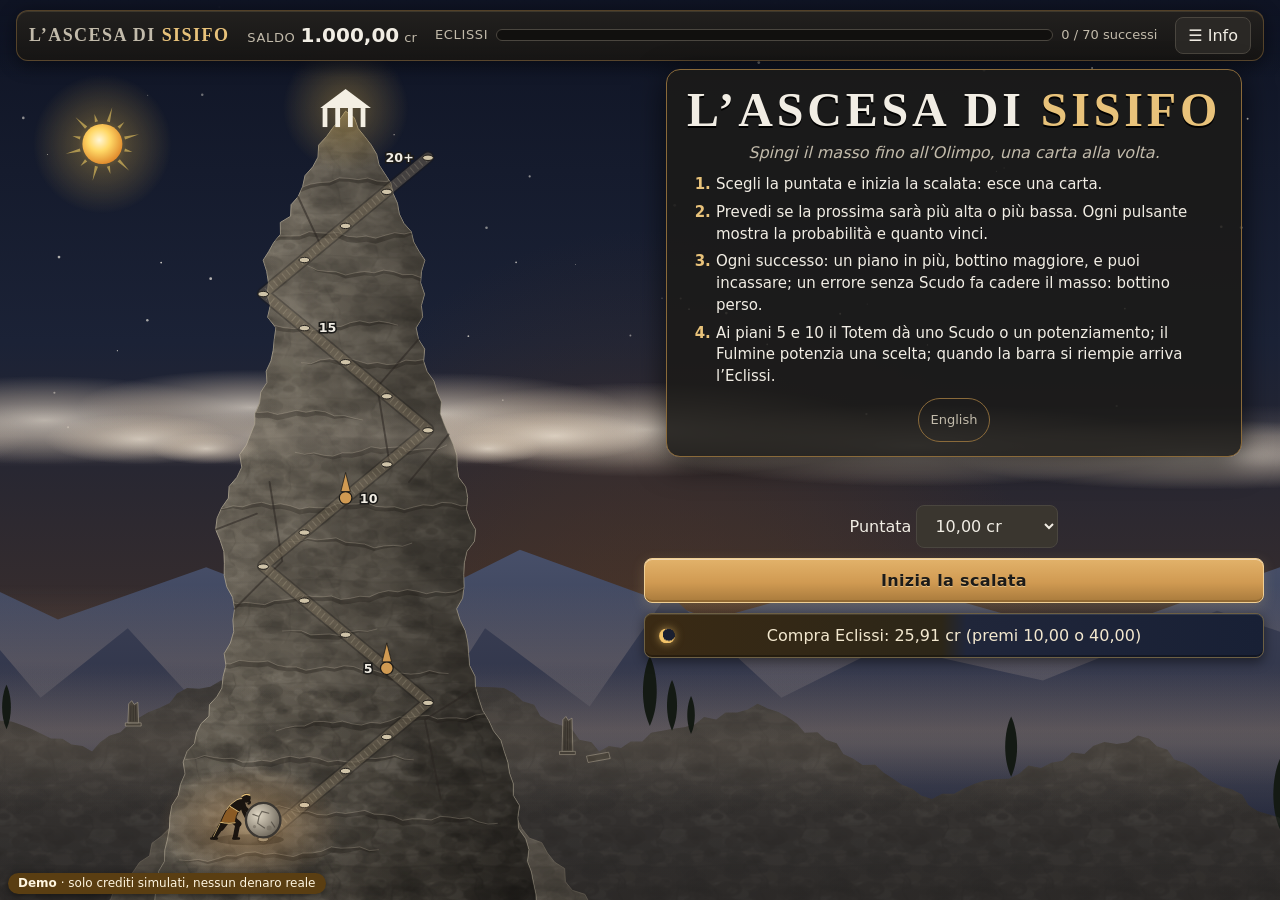
==== sisifo/index.html @ 44fd8ba8 "Sisifo: scheda nei lavori e demo a crediti simulati in /sisifo/ Terza scheda in «Lavori selezionati»" ====
<!doctype html>
<html lang="it">
<head>
  <meta charset="utf-8">
  <meta name="viewport" content="width=device-width, initial-scale=1">
  <!-- Nessuna origine esterna: la demo usa solo i propri file (server locale) o il file unico con motore in un worker da Blob. -->
  <meta http-equiv="Content-Security-Policy" content="default-src 'self'; script-src 'self' 'unsafe-inline' blob:; worker-src 'self' blob:; style-src 'self' 'unsafe-inline'; img-src 'self' data:; connect-src 'self'; object-src 'none'; base-uri 'none'; form-action 'none'">
  <title>L'Ascesa di Sisifo — demo</title>
  <meta name="description" content="Demo a crediti simulati de L’Ascesa di Sisifo: High-Low di carte con scalata, Totem, Fulmine ed Eclissi. Un progetto TRIA." />
  <link rel="icon" href="../favicon.svg" type="image/svg+xml" />
  <link rel="canonical" href="https://tria.playgroundai.space/sisifo/" />
  <meta property="og:type" content="website" />
  <meta property="og:site_name" content="TRIA" />
  <meta property="og:title" content="L’Ascesa di Sisifo — demo" />
  <meta property="og:description" content="High-Low di carte con scalata. Demo a crediti simulati, nessun denaro reale." />
  <meta property="og:url" content="https://tria.playgroundai.space/sisifo/" />
  <meta property="og:image" content="https://tria.playgroundai.space/assets/sisifo-og.jpg" />
  <meta name="twitter:card" content="summary_large_image" />
  <style>
/* Direzione artistica (spec §20) con soli CSS/SVG propri: pietra, marmo, bronzo; montagna e Olimpo con Sole e Luna.
   Contrasto AA, stato mai affidato al solo colore; animazioni brevi, non bloccanti, spente con riduzione movimento. */
:root {
  --bg: #1c1b19; --panel: #2a2825; --line: #4a463f; --text: #f1ede4; --muted: #c2bbab;
  --bronze: #d09a52; --accent: #e8c27a; --danger: #ef8a7a; --ok: #9fd39a; --focus: #ffd866;
  --banner-h: 33px; color-scheme: dark;
  /* Altezza dello schermo visibile (1/11 21): sui browser dei telefoni 100vh è l'altezza con la barra degli indirizzi
     nascosta, quindi con la barra visibile i comandi in basso (Incassa, nota «Demo») finivano sotto di essa.
     100dvh segue la barra; 100vh resta solo come ripiego per i browser che non conoscono dvh. */
  --vh: 100vh;
}
@supports (height: 100dvh) { :root { --vh: 100dvh; } }
* { box-sizing: border-box; }
/* Telefoni (1/11 21): Safari su iPhone ingrandisce il testo quando il telefono si gira in orizzontale (le misure dei
   telefoni in orizzontale sono tarate al pixel); il trascinamento verso il basso non deve ricaricare la pagina
   a metà scalata; niente riquadro blu di Android al tocco (il focus da tastiera resta visibile). */
html { -webkit-text-size-adjust: 100%; text-size-adjust: 100%; overscroll-behavior: none; }
button, select { -webkit-tap-highlight-color: transparent; }
body {
  margin: 0; color: var(--text); font: 16px/1.45 system-ui, sans-serif; min-height: var(--vh); overflow-x: hidden;
  /* Cielo del crepuscolo dietro la montagna (il palcoscenico è a tutto schermo). */
  background: var(--asset-sky, radial-gradient(ellipse at 50% 115%, #5a3b24 0%, transparent 55%),
    linear-gradient(180deg, #0f1424 0%, #1b2236 38%, #3a2e2c 72%, var(--bg) 100%)) fixed, var(--bg);
}
.sr-only { position: absolute; width: 1px; height: 1px; padding: 0; margin: -1px; overflow: hidden; clip: rect(0 0 0 0); white-space: nowrap; border: 0; }
.title { margin: 0; font: 600 18px/1.1 "Palatino Linotype", Palatino, "Book Antiqua", Georgia, serif; letter-spacing: .08em; text-transform: uppercase; color: var(--muted); }
.title span { color: var(--accent); }
/* Nota «demo, crediti simulati»: sempre visibile ma piccola, in un angolo. */
/* Avviso senza JavaScript (index.html, <noscript>): sopra la scena, al centro. */
.noscript { position: fixed; inset: 40% 16px auto; z-index: 20; max-width: 560px; margin: 0 auto; padding: 14px 18px; border-radius: 12px; background: #1d1a16; color: #fff6e0; border: 1px solid #b08a3e; font-size: 16px; line-height: 1.45; text-align: center; box-shadow: 0 6px 24px #000a; }
.noscript span { display: block; margin-top: 6px; }
.banner { position: fixed; left: 8px; bottom: 6px; z-index: 5; background: #5a3e12; color: #fff6e0; padding: 2px 10px; border-radius: 999px; font-size: 12px; box-shadow: 0 2px 8px #0008; }
/* Scena: SVG fisso a tutto schermo, dietro all'interfaccia. */
.scene { position: fixed; inset: 0; width: 100vw; height: var(--vh); z-index: 0; pointer-events: none; }
.stage {
  position: relative; z-index: 1; display: grid; grid-template-rows: auto 1fr; gap: 8px;
  padding: 10px 16px 30px; height: var(--vh); max-width: 1400px; margin: 0 auto;
}
.hud {
  display: flex; gap: 8px 18px; align-items: center; flex-wrap: wrap; padding: 6px 12px; border-radius: 12px;
  background: linear-gradient(180deg, #24211ef0, #171513f0); border: 1px solid #8a6a3a88; box-shadow: inset 0 1px 0 #f0cf9422, 0 4px 18px #0007;
  /* Niente backdrop-filter (1/11): sotto uno sfondo all'88% quasi non si vedeva (ora 94%), ma ricalcolava la sfocatura sopra la scena
     animata a ogni frame (1920×1080, schermata iniziale: 45 → 54 fps in scripts/perf-demo.mjs). */
}
.hud-balance .value { font-size: 20px; }
/* min-width 0: a 768 px (tablet in verticale) la scritta «0 / 70 successi» usciva dalla barra e finiva sotto «Info». */
.meter-wrap { display: flex; align-items: center; gap: 8px; flex: 1; min-width: 0; }
.meter { flex: 1; min-width: 40px; height: 12px; background: #11100e; border: 1px solid var(--line); border-radius: 6px; overflow: hidden; }
#meter-text { white-space: nowrap; }
/* (2/11 10) Tablet in verticale e finestre da 701 a ~900 px: accanto a titolo, saldo e «Info» la targa dell'Eclissi resta
   stretta e il conteggio, su una riga obbligata, finiva sotto «Info» (in inglese fino a 151 px a 701 px, 84 px a
   768×1024, 18 px a 834×1194; in italiano 34 px a 701 px). Fuori dai telefoni (che hanno le loro regole sotto) la targa
   è un contenitore: se è stretta il conteggio va sotto la barra, più piccolo e senza la scritta «Eclissi» (il nome
   accessibile della barra resta); se è strettissima resta solo «n / K» (la frase intera è in aria-valuetext).
   Sopra i ~900 px la targa è larga e nulla cambia. */
@media (min-width: 701px) and (min-height: 501px) {
  /* Un contenitore non può cambiare la propria direzione: la riga va a capo (largo, tutto sta su una riga e non cambia
     nulla) e da stretto barra e conteggio prendono ciascuno tutta la riga. */
  .meter-wrap { container: meter / inline-size; flex-wrap: wrap; align-content: center; }
  @container meter (max-width: 300px) {
    .meter-wrap > .label { display: none; }
    .meter { flex: 1 0 100%; min-width: 0; height: 10px; }
    #meter-text { flex: 1 0 100%; text-align: center; font-size: 12px; line-height: 1.15; margin-top: -5px; }
  }
  @container meter (max-width: 140px) { .meter-unit { display: none; } }
}
.meter.charged { border-color: var(--accent); box-shadow: 0 0 10px #e8c27a99; }
@media (prefers-reduced-motion: no-preference) { .meter.charged { animation: charged 1.2s ease-in-out infinite alternate; } }
@keyframes charged { from { box-shadow: 0 0 4px #e8c27a66; } to { box-shadow: 0 0 16px #ffd866cc; } }
#meter-fill { height: 100%; width: 0; background: repeating-linear-gradient(45deg, var(--bronze) 0 6px, var(--accent) 6px 12px); transition: width .3s; }
.label { color: var(--muted); font-size: 13px; text-transform: uppercase; letter-spacing: .05em; }
.value { font-size: 22px; font-weight: 700; font-variant-numeric: tabular-nums; }
.unit, .small { color: var(--muted); font-size: 13px; }
button.icon { padding: 6px 12px; background: #2a2825; }
/* La sezione della montagna copre il palcoscenico: la parte visibile è la scena SVG, qui resta la lista accessibile. */
.mountain { position: absolute; inset: 0; pointer-events: none; overflow: hidden; }
#peak .rock { stroke: #a39a88; stroke-width: .6; }
#peak .crest { fill: none; stroke: #2a2622; stroke-width: 1.2; opacity: .55; stroke-linecap: round; }
/* Sentiero consumato nella roccia (non un tratteggio da schema): solco scuro e fondo chiaro di pietra battuta. */
#peak .trail-bed { fill: none; stroke: #1f1c19; stroke-width: 8; stroke-linejoin: round; stroke-linecap: round; opacity: .34; }
#peak .trail { fill: none; stroke: #a8987a; stroke-width: 6; stroke-linejoin: round; stroke-linecap: round; opacity: .3; }
#peak .trail-steps { fill: none; stroke: #e8dcc0; stroke-width: 4.2; stroke-dasharray: .7 2.8; stroke-linejoin: round; opacity: .16; }
#peak .ledge { fill: #cfc3a8; stroke: #1f1c19; stroke-width: .6; transition: fill .4s; }
#peak .ledge.reached { fill: #f2c14e; filter: drop-shadow(0 0 1.5px #ffd866); }
#peak .ledge.totem { fill: var(--bronze); stroke: #1c1b19; stroke-width: .8; }
#peak .obelisk { fill: var(--bronze); stroke: #1c1b19; stroke-width: .5; }
#peak .lvl { fill: #f1ede4; font: 700 8px system-ui, sans-serif; paint-order: stroke; stroke: #1c1b19; stroke-width: 2px; }
#peak .lvl { transition: opacity .3s; }
#peak .lvl.here { opacity: 0; }
#peak .temple { fill: #f4efe3; }
#peak .cypress { fill: #141a14; }
#peak .ruin { fill: #4a443b; stroke: #a39a88; stroke-width: .4; stroke-linejoin: round; }
#peak .ruin .flute { fill: none; stroke: #2a2622; stroke-width: .35; }
#peak .shoulder { stroke: #6d665a; stroke-width: .5; }
#peak .haze, #peak .mist { pointer-events: none; }
#peak .star { fill: #f4efe3; }
#peak .ground-shadow { fill: #000; opacity: .35; }
@media (prefers-reduced-motion: no-preference) {
  #peak .star { animation: star-twinkle 6s ease-in-out infinite alternate; }
  #peak .olympus-halo { animation: halo-breathe 5s ease-in-out infinite alternate; transform-box: fill-box; transform-origin: center; }
}
/* Scintillio delle stelle della scena (1/11 04). Prima si chiamava «twinkle» come quello del cielo dell'Eclissi, più
   in basso nel file: vinceva l'ultimo, e le stelle scintillavano tutte fra .55 e 1 perdendo la luminosità casuale di
   ciascuna. Ora la luminosità di ogni stella è fill-opacity (app.js) e lo scintillio è opacità, composta a parte. */
@keyframes star-twinkle { 0%, 60% { opacity: 1; } 80% { opacity: .25; } 100% { opacity: .9; } }
@keyframes halo-breathe { from { transform: scale(.9); opacity: .8; } to { transform: scale(1.1); opacity: 1; } }
@media (prefers-reduced-motion: no-preference) {
  #peak .sun-halo { animation: halo-breathe 4s ease-in-out infinite alternate; transform-box: fill-box; transform-origin: center; }
}
#peak .moon-shadow { fill: #1b2236; }
#peak .sun-rays { fill: #ffd866; opacity: .55; }
#peak .hero-limb { fill: none; stroke: #1a140f; stroke-linecap: round; stroke-linejoin: round; }
#peak .hero-skin { fill: #1a140f; }
#peak .hero-cloth { fill: #8a5a24; stroke: #1a140f; stroke-width: .4; stroke-linejoin: round; }
#peak .hero-gold { fill: none; stroke: #e8c27a; stroke-width: .45; stroke-linecap: round; }
#peak .hero-diadem { stroke-width: .55; }
#peak .hero-rim { fill: none; stroke: #f2d08a; stroke-width: .4; stroke-linecap: round; opacity: .7; }
@media (prefers-reduced-motion: no-preference) {
  #peak .hero-body { animation: strain 1.6s ease-in-out infinite alternate; }
  #peak .hero-light { animation: hero-glow 3.2s ease-in-out infinite alternate; }
}
#peak .hero-light { pointer-events: none; }
#peak #boulder.falling .hero-light { opacity: .35; }
@keyframes hero-glow { from { opacity: .8; } to { opacity: 1; } }
@keyframes strain { from { transform: translate(0, 0); } to { transform: translate(.35px, -.2px); } }
#world, #far { transition: transform .7s cubic-bezier(.3,.7,.3,1); }
#world.instant, #far.instant { transition: none; }
#boulder { transition: transform .45s cubic-bezier(.3,.7,.4,1); }
#boulder.falling { transition: transform 1s cubic-bezier(.55,0,1,.45); }
#boulder .rock-ball { stroke: #3b3732; stroke-width: 1; }
#boulder .rock-marks { transform-box: view-box; transform-origin: 0 -8px; transition: transform .45s cubic-bezier(.3,.7,.4,1); }
#boulder.falling .rock-marks { transition: transform 1s cubic-bezier(.55,0,1,.45); }
#boulder .rock-crack { fill: none; stroke: #4a443b; stroke-width: .5; stroke-linecap: round; stroke-linejoin: round; opacity: .75; }
#boulder .rock-pit { fill: #6d665a; opacity: .55; }
/* Tavolo: colonna a destra della montagna su desktop; piano e bottino come HUD sopra la carta, comandi in basso. */
.table {
  display: flex; flex-direction: column; align-items: center; gap: 10px; min-height: 0;
  /* Il bordo destro è quello della barra del saldo (2/11): `.stage` è già larga al massimo 1400 px e centrata, e un
     margine destro di (100vw − 1400 px)/2 la spostava due volte, verso il centro dello schermo e sulla montagna
     (68 px a 1536×864, 260 a 1920×1080, 580 a 2560×1440). */
  width: min(620px, 52vw); margin-left: auto; margin-right: 0;
}
.card-slot { perspective: 600px; flex: 1 1 auto; display: grid; place-items: center; min-height: 0; }
.card {
  width: clamp(96px, 22vh, 170px); aspect-ratio: 5 / 7; border-radius: 12px; color: #1c1b19; display: grid; place-items: center;
  font: 800 clamp(48px, 11vh, 86px)/1 "Palatino Linotype", Palatino, Georgia, serif; border: 3px solid var(--bronze);
  /* marmo: venature con gradienti sovrapposti */
  position: relative; padding: 9% 8%; box-sizing: border-box;
  /* marmo: venature con gradienti sovrapposti; fregio greco (meandro) in bronzo sopra e sotto, dentro il bordo */
  background: var(--asset-card-face, var(--meander) top / 12px 8px repeat-x content-box, var(--meander) bottom / 12px 8px repeat-x content-box,
    var(--laurel) center / 86% no-repeat, var(--card-body));
  --card-body: linear-gradient(115deg, transparent 40%, #b9b2a314 42%, transparent 46%),
    linear-gradient(60deg, transparent 62%, #a39b8a1a 64%, transparent 67%), linear-gradient(160deg, #fbf8f1, #e6dfcf);
  /* corona d'alloro in filigrana dietro al valore (disegnata in codice, sparisce con l'asset card-face) */
  --laurel: url("data:image/svg+xml,<svg xmlns='http://www.w3.org/2000/svg' viewBox='0 0 100 100'><g opacity='.32' fill='%23b8955a' stroke='%23b8955a'><ellipse cx='31.5' cy='86.8' rx='5.2' ry='2' transform='rotate%28173 31.5 86.8%29'/><ellipse cx='34.7' cy='80.8' rx='5.2' ry='2' transform='rotate%28243 34.7 80.8%29'/><ellipse cx='24.2' cy='81.7' rx='5.2' ry='2' transform='rotate%28186 24.2 81.7%29'/><ellipse cx='28.6' cy='76.6' rx='5.2' ry='2' transform='rotate%28256 28.6 76.6%29'/><ellipse cx='18.1' cy='75.2' rx='5.2' ry='2' transform='rotate%28199 18.1 75.2%29'/><ellipse cx='23.6' cy='71.2' rx='5.2' ry='2' transform='rotate%28269 23.6 71.2%29'/><ellipse cx='13.7' cy='67.4' rx='5.2' ry='2' transform='rotate%28212 13.7 67.4%29'/><ellipse cx='20.0' cy='64.7' rx='5.2' ry='2' transform='rotate%28282 20.0 64.7%29'/><ellipse cx='11.2' cy='58.8' rx='5.2' ry='2' transform='rotate%28225 11.2 58.8%29'/><ellipse cx='17.9' cy='57.7' rx='5.2' ry='2' transform='rotate%28295 17.9 57.7%29'/><ellipse cx='10.7' cy='49.9' rx='5.2' ry='2' transform='rotate%28238 10.7 49.9%29'/><ellipse cx='17.4' cy='50.3' rx='5.2' ry='2' transform='rotate%28308 17.4 50.3%29'/><ellipse cx='12.1' cy='41.1' rx='5.2' ry='2' transform='rotate%28251 12.1 41.1%29'/><ellipse cx='18.7' cy='43.0' rx='5.2' ry='2' transform='rotate%28321 18.7 43.0%29'/><ellipse cx='15.5' cy='32.9' rx='5.2' ry='2' transform='rotate%28264 15.5 32.9%29'/><ellipse cx='21.5' cy='36.2' rx='5.2' ry='2' transform='rotate%28334 21.5 36.2%29'/><ellipse cx='20.7' cy='25.6' rx='5.2' ry='2' transform='rotate%28277 20.7 25.6%29'/><ellipse cx='25.8' cy='30.2' rx='5.2' ry='2' transform='rotate%28347 25.8 30.2%29'/><ellipse cx='27.4' cy='19.7' rx='5.2' ry='2' transform='rotate%28290 27.4 19.7%29'/><ellipse cx='31.3' cy='25.3' rx='5.2' ry='2' transform='rotate%28360 31.3 25.3%29'/><ellipse cx='35.2' cy='15.5' rx='5.2' ry='2' transform='rotate%28303 35.2 15.5%29'/><ellipse cx='37.8' cy='21.8' rx='5.2' ry='2' transform='rotate%28373 37.8 21.8%29'/><path fill='none' stroke-width='1' d='M36.5,85.4 L34.2,84.4 L32.0,83.2 L29.9,81.8 L27.8,80.4 L25.9,78.8 L24.1,77.0 L22.4,75.1 L20.9,73.2 L19.5,71.1 L18.2,68.9 L17.1,66.6 L16.2,64.3 L15.4,61.9 L14.8,59.5 L14.4,57.0 L14.1,54.5 L14.0,52.0 L14.1,49.5 L14.4,47.0 L14.8,44.5 L15.4,42.1 L16.2,39.7 L17.1,37.4 L18.2,35.1 L19.5,32.9 L20.9,30.8 L22.4,28.9 L24.1,27.0 L25.9,25.2 L27.8,23.6 L29.9,22.2 L32.0,20.8 L34.2,19.6 L36.5,18.6'/><ellipse cx='68.5' cy='86.8' rx='5.2' ry='2' transform='rotate%287 68.5 86.8%29'/><ellipse cx='65.3' cy='80.8' rx='5.2' ry='2' transform='rotate%28-63 65.3 80.8%29'/><ellipse cx='75.8' cy='81.7' rx='5.2' ry='2' transform='rotate%28-6 75.8 81.7%29'/><ellipse cx='71.4' cy='76.6' rx='5.2' ry='2' transform='rotate%28-76 71.4 76.6%29'/><ellipse cx='81.9' cy='75.2' rx='5.2' ry='2' transform='rotate%28-19 81.9 75.2%29'/><ellipse cx='76.4' cy='71.2' rx='5.2' ry='2' transform='rotate%28-89 76.4 71.2%29'/><ellipse cx='86.3' cy='67.4' rx='5.2' ry='2' transform='rotate%28-32 86.3 67.4%29'/><ellipse cx='80.0' cy='64.7' rx='5.2' ry='2' transform='rotate%28-102 80.0 64.7%29'/><ellipse cx='88.8' cy='58.8' rx='5.2' ry='2' transform='rotate%28-45 88.8 58.8%29'/><ellipse cx='82.1' cy='57.7' rx='5.2' ry='2' transform='rotate%28-115 82.1 57.7%29'/><ellipse cx='89.3' cy='49.9' rx='5.2' ry='2' transform='rotate%28-58 89.3 49.9%29'/><ellipse cx='82.6' cy='50.3' rx='5.2' ry='2' transform='rotate%28-128 82.6 50.3%29'/><ellipse cx='87.9' cy='41.1' rx='5.2' ry='2' transform='rotate%28-71 87.9 41.1%29'/><ellipse cx='81.3' cy='43.0' rx='5.2' ry='2' transform='rotate%28-141 81.3 43.0%29'/><ellipse cx='84.5' cy='32.9' rx='5.2' ry='2' transform='rotate%28-84 84.5 32.9%29'/><ellipse cx='78.5' cy='36.2' rx='5.2' ry='2' transform='rotate%28-154 78.5 36.2%29'/><ellipse cx='79.3' cy='25.6' rx='5.2' ry='2' transform='rotate%28-97 79.3 25.6%29'/><ellipse cx='74.2' cy='30.2' rx='5.2' ry='2' transform='rotate%28-167 74.2 30.2%29'/><ellipse cx='72.6' cy='19.7' rx='5.2' ry='2' transform='rotate%28-110 72.6 19.7%29'/><ellipse cx='68.7' cy='25.3' rx='5.2' ry='2' transform='rotate%28-180 68.7 25.3%29'/><ellipse cx='64.8' cy='15.5' rx='5.2' ry='2' transform='rotate%28-123 64.8 15.5%29'/><ellipse cx='62.2' cy='21.8' rx='5.2' ry='2' transform='rotate%28-193 62.2 21.8%29'/><path fill='none' stroke-width='1' d='M63.5,85.4 L65.8,84.4 L68.0,83.2 L70.1,81.8 L72.2,80.4 L74.1,78.8 L75.9,77.0 L77.6,75.1 L79.1,73.2 L80.5,71.1 L81.8,68.9 L82.9,66.6 L83.8,64.3 L84.6,61.9 L85.2,59.5 L85.6,57.0 L85.9,54.5 L86.0,52.0 L85.9,49.5 L85.6,47.0 L85.2,44.5 L84.6,42.1 L83.8,39.7 L82.9,37.4 L81.8,35.1 L80.5,32.9 L79.1,30.8 L77.6,28.9 L75.9,27.0 L74.1,25.2 L72.2,23.6 L70.1,22.2 L68.0,20.8 L65.8,19.6 L63.5,18.6'/></g></svg>");
  --meander: url("data:image/svg+xml,%3Csvg xmlns='http://www.w3.org/2000/svg' width='12' height='8'%3E%3Cpath d='M0 7.4H10.4V.6H3.6V4.4H7.2V2.8M10.4 7.4H12' fill='none' stroke='%238a6a3a' stroke-width='1.2'/%3E%3C/svg%3E");
  box-shadow: 0 0 0 4px #1c1b19, 0 0 0 5px #8a6a3a, inset 0 0 0 1px #8a6a3a55, inset 0 0 18px #9c8a6a33, 0 8px 18px #000a;
}
/* Progressione materica (spec §4 e §20; DECISIONI «Carte pietra/marmo/oro»): pietra fino al Piano 4, marmo (sopra)
   dal Piano 5, oro dal Piano 10. Solo aspetto: il valore e gli indici restano scuri su fondo chiaro (contrasto in
   demo-a11y). Con l'asset card-face cambia solo la cornice. */
.card[data-material="pietra"] {
  --card-body: radial-gradient(circle at 22% 31%, #5f584c2e 0 1.4px, transparent 2px) 0 0 / 13px 11px,
    radial-gradient(circle at 70% 64%, #4f493f26 0 1px, transparent 1.6px) 0 0 / 9px 14px,
    radial-gradient(circle at 40% 80%, #fffaf033 0 1.2px, transparent 1.8px) 0 0 / 11px 17px,
    linear-gradient(118deg, transparent 47%, #5f584c55 48%, transparent 49.5%),
    linear-gradient(105deg, transparent 52%, #8a82742a 55%, transparent 60%), linear-gradient(160deg, #dcd6ca, #b9b1a2);
  border-color: #8f8576;
  box-shadow: 0 0 0 4px #1c1b19, 0 0 0 5px #6d665b, inset 0 0 0 1px #6d665b55, inset 0 0 22px #3a352e40, 0 8px 18px #000a;
}
.card[data-material="pietra"][data-rank]:not([data-rank=""])::before, .card[data-material="pietra"][data-rank]:not([data-rank=""])::after { color: #45361f; }
.card[data-material="oro"] {
  --card-body: linear-gradient(115deg, transparent 38%, #fff7d855 42%, transparent 47%),
    linear-gradient(60deg, transparent 60%, #fff3c444 63%, transparent 67%), linear-gradient(160deg, #fbecc0, #f0cf7c 55%, #e2b75c);
  border-color: #e8c27a;
  box-shadow: 0 0 0 4px #1c1b19, 0 0 0 5px #c9963f, inset 0 0 0 1px #8a6a3a66, inset 0 0 18px #a8782a40, 0 0 22px #e8c27a40, 0 8px 18px #000a;
}
.card[data-material="oro"][data-rank]:not([data-rank=""])::before, .card[data-material="oro"][data-rank]:not([data-rank=""])::after { color: #4a3412; }
/* indici d'angolo, come su una carta vera; solo decorazione (il nome accessibile resta sull'elemento) */
.card[data-rank]:not([data-rank=""])::before, .card[data-rank]:not([data-rank=""])::after {
  content: attr(data-rank); position: absolute; font-size: .2em; line-height: 1; color: #6b4f24; letter-spacing: -.02em;
}
.card::before { top: calc(9% + 12px); left: 10%; }
.card::after { bottom: calc(9% + 12px); right: 10%; transform: rotate(180deg); }
/* 6 e 9 sottolineati negli angoli, come sulle carte vere: capovolto, il 9 dell'angolo basso si leggeva «6» (3/11) */
.card:is([data-rank="6"], [data-rank="9"])::before, .card:is([data-rank="6"], [data-rank="9"])::after { text-decoration: underline; text-underline-offset: .12em; text-decoration-thickness: .08em; }
.card.astro-card { font-size: 32px; white-space: nowrap; }
.card.deal { animation: deal .35s ease-out; }
.card.shake { animation: deal .35s ease-out, shake .4s .35s; }
.card.parry { animation: deal .35s ease-out, parry .6s .35s; }
@keyframes deal { from { transform: rotateY(90deg); } to { transform: rotateY(0); } }
@keyframes shake { 20%, 60% { transform: translateX(-8px); } 40%, 80% { transform: translateX(8px); } }
@keyframes parry { 50% { box-shadow: 0 0 0 4px #1c1b19, 0 0 0 9px #9cc7ff, 0 8px 18px #000a; } }
#pot.glow, .badges.glow { animation: glow 1s ease-out; }
@keyframes glow { 30% { color: var(--accent); text-shadow: 0 0 14px var(--accent); } }
.flash { position: fixed; inset: 0; pointer-events: none; opacity: 0; z-index: 10; }
.flash.strike { background: radial-gradient(circle at 50% 30%, #fff8d0cc, #ffe27a33 40%, transparent 70%); animation: strike .5s ease-out; }
.flash.sunrise { background: radial-gradient(circle at 50% 20%, #f2c14e88, transparent 60%); animation: celestial 1.2s ease-out; }
.flash.moonrise { background: radial-gradient(circle at 50% 20%, #dfe6f288, transparent 60%); animation: celestial 1.2s ease-out; }
@keyframes strike { 0%, 20% { opacity: 1; } 10% { opacity: .2; } 100% { opacity: 0; } }
@keyframes celestial { 25% { opacity: 1; } 100% { opacity: 0; } }
.flash.fall { background: radial-gradient(ellipse at 50% 50%, transparent 45%, #6b120bb3 100%); animation: celestial .9s ease-out; }
.flash.shielded { background: radial-gradient(ellipse at 50% 50%, transparent 50%, #9cc7ff66 100%); animation: celestial .8s ease-out; }
#peak.quake { animation: quake .55s .45s ease-out; }
@keyframes quake { 15% { transform: translate(-6px, 3px); } 30% { transform: translate(5px, -4px); } 45% { transform: translate(-4px, 2px); } 60% { transform: translate(3px, -1px); } 80% { transform: translate(-1px, 1px); } }
/* Targa di piano e bottino: pietra scura con filo di bronzo e luce in alto (come le tavolette dei comandi). */
.pot { display: grid; gap: 2px; justify-items: center; text-align: center; padding: 6px 18px; border-radius: 12px;
  background: linear-gradient(180deg, #2c2824eb, #171513eb); border: 1px solid #8a6a3a; box-shadow: inset 0 1px 0 #f0cf9433, inset 0 0 0 3px #00000040, 0 6px 18px #0008; }
.pot[hidden] { display: none; }
.pot-main { display: flex; gap: 22px; }
/* Ogni voce della targa resta su una riga: «Caduto dal piano 4» andava a capo a 360 px e alzava la targa di 23 px.
   Sui telefoni stretti la voce lunga stringe solo spaziatura e distanza, senza rimpicciolire i numeri. */
.pot-main > div { white-space: nowrap; }
/* «Caduto dal piano» e «Incassato» sono più lunghi di «Piano» e «Bottino»: sui telefoni stretti restano su una riga. */
@media (max-width: 400px) { .pot-main:has(.fell, .paid) { gap: 12px; } .pot-main .label:is(.fell, .paid) { letter-spacing: 0; } }
/* (2/11) A 320 px «0 / 70» finiva per 17 px sotto «Info» con la barra già al minimo: sotto i 340 px «Info» resta solo
   icona (la parola rimane come nome accessibile), così la barra e il conteggio hanno spazio. */
@media (max-width: 340px) { #info-toggle > span:last-child { position: absolute; width: 1px; height: 1px; margin: -1px; overflow: hidden; clip: rect(0 0 0 0); white-space: nowrap; } }
@media (max-width: 340px) { .pot-main .label:is(.fell, .paid) { font-size: 11px; } .pot-main { gap: 10px; } .pot { padding-inline: 10px; } }
.pot-main .value { font-size: 26px; }
.badges { display: flex; gap: 8px; flex-wrap: wrap; justify-content: center; min-height: 28px; }
.badge { padding: 3px 10px; border-radius: 999px; border: 1px solid; font-size: 14px; background: var(--panel); }
.badge.lightning { border-color: #ffe27a; color: #ffe27a; }
.badge.boost { border-color: var(--accent); color: var(--accent); }
.badge.shield { border-color: #9cc7ff; color: #9cc7ff; }
.badge.shield.used { border-style: dashed; }
.badge.shield.used.glow { animation: glow 1s ease-out; }
.badge.coin { font-weight: 700; border-width: 2px; }
.badge.coin.sun { border-color: #f2c14e; color: #f2c14e; }
.badge.coin.moon { border-color: #dfe6f2; color: #dfe6f2; }
.badge.coin.flip { animation: coin .8s ease-out; }
@keyframes coin { 0% { transform: rotateX(0); } 70% { transform: rotateX(1080deg); } 100% { transform: rotateX(1080deg); } }
.controls { display: flex; flex-direction: column; align-items: stretch; gap: 10px; width: 100%; }
/* Spiegazione del Totem come targa opaca (1/11 23): a #1c1b19dd i cipressi del paesaggio trasparivano dietro il testo. */
.controls > p { margin: 0; padding: 8px 12px; border-radius: 10px; background: linear-gradient(180deg, #24221e, #1a1916); border: 1px solid var(--line); box-shadow: 0 4px 12px #0008; text-align: center; }
.nw { white-space: nowrap; }
.choices { display: grid; grid-template-columns: repeat(auto-fit, minmax(180px, 1fr)); gap: 10px; }
/* Tavolette strette (1/11 10; telefoni in orizzontale 568–760 px e 320 px in verticale): «Probabilità 12/13 (92,3%)»
   andava a capo solo sulla tavoletta con il testo più lungo, le due tavolette avevano righe diverse. Sotto i 360 px
   del gruppo (tavolette sotto ~177 px) frazione e percentuale vanno sempre su una riga propria, su tutte e due. */
.choices { container-type: inline-size; }
@container (max-width: 359px) { button.choice span.prob .nw { display: block; } }
.side { display: flex; gap: 10px; flex-wrap: wrap; justify-content: center; }
.side button.cash { flex: 1; font-weight: 700; font-size: 18px; }
.controls > .stake { align-self: center; }
.audio { display: flex; gap: 8px; align-items: center; }
.audio button { padding: 6px 10px; }
.audio input { width: 90px; accent-color: var(--bronze); vertical-align: middle; }
button, select { touch-action: manipulation; font: inherit; color: var(--text); background: #3a362f; border: 1px solid var(--line); border-radius: 8px; padding: 10px 14px; cursor: pointer; text-wrap: balance; }
/* Effetti al passaggio del puntatore solo dove c'è un puntatore (1/11 21): sui telefoni :hover resta attivo dopo il tocco,
   e una pietra del Totem o una tavoletta toccata e rifiutata sembrava ancora evidenziata. */
@media (hover: hover) { button:hover:not(:disabled) { border-color: var(--accent); } }
/* Disabilitato: scurito ma opaco (con la trasparenza la scena dietro, cipressi e colonne, traspariva nei pulsanti). */
button:disabled { opacity: 1; filter: grayscale(.45) brightness(.58); cursor: progress; }
:focus-visible { outline: 3px solid var(--focus); outline-offset: 2px; }
#controls:focus, #controls:focus-visible { outline: none; } /* fuoco di servizio dopo ogni round (render): non è un comando */
button.choice { display: flex; flex-direction: column; gap: 2px; text-align: left; padding: 12px 16px; box-shadow: 0 4px 14px #0008; }
button.choice .dir { --dir-size: 22px; font-weight: 700; }
/* Titolo della tavoletta su una riga (1/11 10: «▼ Solo Basso (<)» / «Lower only (<)» andava a capo con «(<)» da
   solo, a fianco di «＝ Uguale (=)» su una riga, da 320 a 760 px e sui tablet in verticale): la dimensione scende con
   la larghezza del gruppo delle tavolette (~8,4 em per il titolo più lungo nella metà del gruppo meno i margini). */
/* (2/11) Niente nowrap: la dimensione basta a tenerlo su una riga, ma con la spaziatura del testo aumentata dall'utente
   (WCAG 1.4.12) «Solo Basso (<)» usciva dalla tavoletta e dallo schermo a 390 px: ora va a capo. */
button.choice .dir { font-size: min(var(--dir-size), calc(100cqi / 21.5)); }
/* Con il Fulmine il lampo in alto a destra della tavoletta colpita copriva 4–7 px di «Higher only (>)»: titolo un po'
   più piccolo, su tutte e due le tavolette del gruppo perché restino uguali. */
.choices:has(.struck) button.choice .dir { font-size: min(var(--dir-size), calc(100cqi / 24.5));
  /* la riga resta alta come con il titolo pieno: la probabilità non sale sotto il lampo (controllo a 360×640) */
  line-height: calc(var(--dir-size) * 1.25); }
button.choice.high .dir::before { content: "▲ "; content: "▲ " / ""; }
button.choice.low .dir::before { content: "▼ "; content: "▼ " / ""; }
button.choice.equal .dir::before { content: "＝ "; content: "＝ " / ""; }
.boostline { color: var(--accent); font-size: 14px; font-weight: 700; }
/* Tavolette di pietra incisa: luce dall'alto (smusso), filo di bronzo, ombra portata; colori di fondo invariati
   (contrasto controllato da demo-a11y). Alto con filo d'oro in alto, Basso con filo d'argento in basso. */
button.choice {
  background: linear-gradient(180deg, #423d35, #34302a); border-color: #5c564c;
  box-shadow: inset 0 1px 0 #ffffff1f, inset 0 -3px 0 #0000004d, inset 0 0 0 1px #00000040, 0 6px 16px #0009;
  transition: transform .15s ease-out, box-shadow .15s ease-out;
}
button.choice.high { box-shadow: inset 0 3px 0 #d09a52, inset 0 -3px 0 #0000004d, inset 0 0 0 1px #00000040, 0 6px 16px #0009; }
button.choice.low { box-shadow: inset 0 1px 0 #ffffff1f, inset 0 -3px 0 #aeb8c8, inset 0 0 0 1px #00000040, 0 6px 16px #0009; }
/* Al passaggio del mouse le tavolette e le pietre si illuminano senza muoversi (1/11 13): sollevate di 2–4 px, con il
   puntatore sul bordo inferiore il hover si accendeva e spegneva di continuo e il pulsante tremava (visto a 844×390). */
@media (hover: hover) { button.choice:hover:not(:disabled) { filter: brightness(1.1); } }
button.choice:active:not(:disabled) { transform: translateY(1px); }
/* Scelta colpita dal Fulmine: bordo e alone dorati, così il potenziamento si vede anche con un fattore piccolo. */
button.choice.struck { border-color: #f0cf94; box-shadow: 0 0 0 2px #f0cf94, 0 0 18px rgba(240, 207, 148, 0.55); }
@media (prefers-reduced-motion: no-preference) {
  button.choice.struck { animation: struck-glow 1.6s ease-in-out infinite alternate; }
  @keyframes struck-glow { from { box-shadow: 0 0 0 2px #f0cf94, 0 0 8px rgba(240, 207, 148, 0.35); } to { box-shadow: 0 0 0 2px #f0cf94, 0 0 22px rgba(240, 207, 148, 0.7); } }
}
button.primary { background: linear-gradient(180deg, #e2b26a, var(--bronze) 55%, #a87a3c); color: #1c1b19; font-weight: 700; border-color: #f0cf94;
  letter-spacing: .02em; text-shadow: 0 1px 0 #f6dcab99; box-shadow: inset 0 1px 0 #fff7, inset 0 -2px 0 #6b4f2466, 0 4px 14px #e8c27a33; }
@media (hover: hover) { button.primary:hover:not(:disabled) { box-shadow: inset 0 1px 0 #fff9, inset 0 -2px 0 #6b4f2466, 0 4px 20px #e8c27a66; } }
/* «Compra Eclissi»: metà Apollo (oro scuro) e metà Artemide (blu notte), con un piccolo disco eclissato prima del
   testo, così si riconosce come la porta dell'Eclissi e resta distinto da «Inizia la scalata». */
button.secondary {
  color: #f3e8cf; border-color: #6d6044;
  background: linear-gradient(90deg, #3a2a14, #2c2618 48%, #20263a 52%, #182035);
  box-shadow: inset 0 1px 0 #ffffff1a, inset 0 -2px 0 #0000004d, 0 4px 12px #0007;
}
button.secondary { position: relative; padding-left: 2.4em; padding-right: 2.4em; }
/* Il disco sta nel margine sinistro, fuori dal testo: su mobile non spezza «25,91 cr» a capo. */
button.secondary::before {
  content: ""; position: absolute; left: .9em; top: 50%; translate: 0 -50%; width: .95em; height: .95em; border-radius: 50%;
  background: radial-gradient(circle at 62% 42%, #1a1f30 0 46%, #0000 48%), radial-gradient(circle, #f2c46a 0 60%, #c98a2c);
  box-shadow: 0 0 8px #f2c46a99;
}
@media (hover: hover) { button.secondary:hover:not(:disabled) { border-color: #c9a35a; box-shadow: inset 0 1px 0 #ffffff26, inset 0 -2px 0 #0000004d, 0 4px 16px #e8c27a33; } }
button.stone { background: radial-gradient(circle at 35% 30%, #8b8478, #4a453d); }
button.astro { background: linear-gradient(180deg, #2b3450, #1f2436); }
button.cash { border: 2px solid var(--ok); background: linear-gradient(180deg, #2f3a2a, #232b20); color: var(--text); }
button.stone, button.astro { font-size: 20px; padding: 18px; }
.result { font-weight: 700; margin: 0; padding: 8px 12px; border-radius: 10px; background: #1c1b19dd; text-align: center; font-size: 18px; }
/* Esito del round come targa del gioco, non come riga di stato: oro per l'incasso (e la vincita massima), pietra
   rossastra con una crepa per la caduta. Il testo dice già l'esito: il colore lo accompagna e basta. */
.result.cashout, .result.cap {
  color: #f8e7bd; border: 1px solid #c9a35a; letter-spacing: .02em;
  background: radial-gradient(ellipse 60% 120% at 50% 0%, #e8c27a33, #e8c27a00 70%), linear-gradient(180deg, #3d3019, #251d10);
  box-shadow: inset 0 1px 0 #f2d79a40, 0 0 18px #e8c27a2e, 0 4px 12px #0008;
}
.result.loss {
  color: #f5d9d2; border: 1px solid #a5524a;
  background: linear-gradient(118deg, #0000 47%, #00000059 48%, #0000 49.5%), linear-gradient(64deg, #0000 58%, #00000040 59%, #0000 60%),
    linear-gradient(180deg, #3e1d19, #26110f);
  box-shadow: inset 0 1px 0 #e0897d30, 0 4px 12px #0008;
}
/* Saldo sotto la puntata scelta o crediti simulati esauriti (1/11 12): il motivo accanto al comando, non un codice
   d'errore; il pulsante disattivato per saldo non è «in attesa» (niente cursore di caricamento). */
.hint { margin: 0; padding: 6px 10px; border-radius: 8px; background: #1c1b19dd; color: #f2e6cf; text-align: center; font-weight: 700; border: 1px solid #a5524a; font-size: 17px; text-shadow: 0 1px 2px #000; }
button.unaffordable:disabled { cursor: not-allowed; }
button.unaffordable .why { display: block; font-size: 13px; font-weight: 600; line-height: 1.2; }
/* «Incassa» al Piano 0 (1/11 23): visibile ma spento, con il motivo su una seconda riga; non è «in attesa». */
button.cash.locked:disabled { cursor: not-allowed; }
button.cash.locked .why { display: block; font-size: 13px; font-weight: 600; line-height: 1.2; }
@media (max-width: 359px) { button.cash.locked .why { font-size: 11px; } } /* 320 px: il motivo su una riga sola */
.status { color: var(--danger); min-height: 1.4em; margin: 0; text-shadow: 0 1px 3px #000; }
/* Cassetto Info: tutto ciò che è da sviluppatore o da valutatore, fuori dalla schermata di gioco. */
.drawer {
  position: fixed; top: 0; right: 0; bottom: 0; z-index: 20; width: min(400px, 100vw); overflow: auto;
  padding: 12px 16px 24px; display: flex; flex-direction: column; gap: 10px;
  background: linear-gradient(160deg, #302d29 0%, var(--panel) 45%, #24221f 100%); border-left: 1px solid var(--line); box-shadow: -8px 0 30px #000a;
}
.drawer[hidden] { display: none; }
/* Il cassetto scorre tutto insieme: in colonna flessibile il registro (che scorre da sé) veniva schiacciato a due righe
   tagliate a metà a 1280×720 invece di arrivare a 45vh (1/11 08). */
.drawer > * { flex-shrink: 0; }
.drawer-head { display: flex; justify-content: space-between; align-items: center; }
.drawer h2 { margin: 0; font-size: 18px; }
.drawer p { margin: 0; }
.log { font-size: 13px; border: 1px solid var(--line); border-radius: 8px; padding: 8px; max-height: 45vh; overflow: auto; background: var(--bg); }
.log h3 { font-size: 14px; margin: 0 0 6px; color: var(--muted); }
.log ol { margin: 0; padding-left: 18px; }
.foot p { margin: 0 0 6px; }
code { font-size: 12px; }
.present { position: fixed; z-index: 6; top: 64px; left: 16px; width: min(420px, calc(100vw - 32px)); padding: 10px 14px; border: 2px dashed #9cc7ff; border-radius: 8px; background: #17202e; }
.present[hidden] { display: none; }
.present p { margin: 4px 0 8px; }
.present-tag { color: #9cc7ff; text-transform: uppercase; letter-spacing: .06em; }
.present-row { display: flex; gap: 14px; align-items: center; flex-wrap: wrap; }
button.next { opacity: 1 !important; filter: none !important; outline: 3px dashed #9cc7ff; outline-offset: 2px; }
#present-pick { padding: 4px 8px; font-size: 13px; max-width: 100%; }
/* Al tocco (1/11 21): Safari su iPhone ingrandisce la pagina quando si apre un menu con testo sotto i 16 px
   (lingua e modalità nel cassetto Info erano a 13 px) e non la riduce più dopo la scelta. */
@media (pointer: coarse) { .drawer select, #present-pick { font-size: 16px; } }
.stage > * { min-width: 0; }
/* Mobile verticale: montagna in alto, carta al centro, comandi nella zona del pollice. */
@media (max-width: 700px) and (orientation: portrait), (max-width: 700px) and (min-height: 501px) {
  /* (2/11 06) Se il contenuto non sta nello schermo nemmeno ristretto (spaziatura del testo aumentata, WCAG 1.4.12, a
     320–375 px) app.js mette .tall: il palcoscenico si allunga e la pagina scorre, invece di far uscire i comandi dal
     fondo sotto la nota «Demo»; il margine in basso è almeno l'altezza misurata della nota (--note-h) più i suoi 6 px
     dal bordo. Senza .tall l'altezza resta quella dello schermo (la schermata iniziale si restringe per starci). */
  .stage { padding: 6px 8px max(28px, calc(var(--note-h, 0px) + 10px)); gap: 6px; }
  .stage.tall { height: auto; min-height: var(--vh); }
  .title { position: absolute; width: 1px; height: 1px; margin: -1px; overflow: hidden; clip: rect(0 0 0 0); white-space: nowrap; } /* nascosto a vista, resta il titolo h1 per gli screen reader */
  .hud { gap: 6px 12px; padding: 4px 10px; }
  .hud-balance .value { font-size: 18px; }
  .meter-wrap { min-width: 0; gap: 6px; }
  /* (2/11) La barra si stringe fino a sparire prima che il conteggio finisca sotto «Info» (con la spaziatura del testo
     aumentata, WCAG 1.4.12, a 390 px restava «0 / 7»). Senza, la barra resta più larga di 24 px fino a 320 px. */
  .meter { min-width: 0; }
  /* (2/11 06) Se nemmeno il solo conteggio sta accanto al saldo (in inglese con la spaziatura del testo a 320–375 px
     «0 / 70» finiva sotto «Info»), il conteggio va a capo dentro la targa («0 /» sopra «70») invece di sovrapporsi.
     Finché c'è spazio resta su una riga (si stringe prima la barra). */
  .meter-wrap { min-width: min-content; }
  #meter-text { white-space: normal; text-align: center; }
  .meter-unit { display: none; }
  .choices:has(.stone) { grid-template-columns: repeat(3, 1fr); }
  .meter-wrap .label { display: none; }
  /* (2/11) Obiettivo a tre cifre (profilo spettacolo, K = 700): accanto al saldo «699 / 700» lasciava la barra larga
     2–26 px a 320–375 px e in inglese andava su due righe. Il conteggio va sotto la barra, più piccolo; la barra prende
     tutta la larghezza rimasta (con la spaziatura del testo il conteggio può ancora andare a capo, come sopra).
     (2/11 09) Lo stesso sui telefoni fino a 440 px con qualunque obiettivo: in inglese con la finale («0 / 70» accanto a
     «Balance») la barra restava larga 6 px a 320 e 17 px a 360, sotto i 24 px detti sopra.
  */
  .meter-wrap.long { flex-direction: column; align-items: stretch; justify-content: center; gap: 3px; }
  .meter-wrap.long .meter { flex: none; height: 10px; }
  .meter-wrap.long #meter-text { font-size: 12px; line-height: 1.15; }
  @media (max-width: 340px) { .meter-wrap.long #meter-text { font-size: 11px; } }
  @media (max-width: 440px) {
    .meter-wrap { flex-direction: column; align-items: stretch; justify-content: center; gap: 3px; }
    .meter-wrap .meter { flex: none; height: 10px; }
    .meter-wrap #meter-text { font-size: 12px; line-height: 1.15; }
  }
  @media (max-width: 340px) { .meter-wrap #meter-text { font-size: 11px; } }
  .table { width: 100%; margin: 0; padding-top: 24vh; gap: 8px; }
  /* Sotto la montagna la roccia sfuma in un «tavolo» scuro con una luce calda dietro la carta: carta e comandi si
     staccano dallo sfondo (solo decorazione, dietro all'interfaccia, sopra la scena). Dal Piano 5 in su il sentiero dei
     piani bassi e l'etichetta «0» trasparivano dietro la carta: il velo diventa quasi opaco subito sotto la targa.
     (1/11 16) Sul velo, strati di roccia appena accennati e una luce di bronzo dal basso: la metà inferiore non è più un
     nero piatto (gradienti statici su uno strato fisso, nessun costo per frame). */
  .stage::before {
    content: ""; position: fixed; inset: 0; z-index: -1; pointer-events: none;
    background: radial-gradient(ellipse 70% 22% at 50% 52%, #e8c27a2b 0%, #e8c27a00 70%),
      radial-gradient(ellipse 85% 14% at 50% 100%, #d09a5226 0%, #d09a5200 70%),
      repeating-linear-gradient(179deg, #0000 0 29px, #f1ede40b 29px 30px, #0000 30px 47px, #00000024 47px 49px) 0 100% / 100% 58% no-repeat,
      linear-gradient(180deg, #0000 0%, #0000 30%, #14120fd9 40%, #14120ff7 50%, #0e0d0b 100%);
  }
  .card-slot { flex: 0 1 auto; }
  .controls { margin-top: auto; }
  .card { width: clamp(64px, 12vh, 112px); font-size: clamp(34px, 7vh, 60px); }
  /* Dove il browser lo consente la carta riempie lo spazio libero fra targa e comandi (niente vuoto sopra Alto/Basso),
     fino al 26% dell'altezza; il Totem e l'Eclissi, che occupano più spazio, la fanno restare più piccola. */
  @supports (container-type: size) {
    /* Sui telefoni bassi resta leggibile (almeno 76 px di altezza) e lascia i comandi nello schermo. */
    /* Con il contenimento di misura la larghezza «naturale» della casella è 0: in una colonna centrata la carta partiva
       dal centro dello schermo e finiva spostata a destra. La casella prende tutta la larghezza del tavolo. */
    .card-slot { flex: 1 1 0; container-type: size; min-height: 90px; align-self: stretch; }
    /* Il margine interno della carta (dove stanno i fregi) segue la carta stessa: in percentuale si riferirebbe alla
       larghezza della casella, che qui è tutto il tavolo, e il fregio finiva sopra gli indici d'angolo. 9% e 8% della
       larghezza della carta (5/7 dell'altezza), come su desktop. */
    .card { --card-h: max(min(calc(100cqh - 14px), 26vh), 76px); width: auto; height: var(--card-h); font-size: max(min(calc((100cqh - 14px) * .4), 11vh), 32px);
      padding: calc(var(--card-h) * .0643) calc(var(--card-h) * .0571); }
  }
  .controls > p { font-size: 14px; padding: 6px 10px; }
  .pot-main .value { font-size: 22px; }
  button.choice { padding: 10px 12px; }
  button.choice .dir { --dir-size: 20px; }
  .choices { grid-template-columns: 1fr 1fr; gap: 8px; }
  button.choice span:not(.dir) { font-size: 14px; }
  /* «4/13 (30,8%)» resta unito; a 390 px la riga sta intera stringendo appena il testo. */
  button.choice span.prob, button.choice span.prob .nw { font-size: 13px; letter-spacing: -.1px; }
  /* In presentazione il pannello sta sopra la montagna, non sui comandi. */
  /* (2/11 06) Sotto la targa del saldo anche quando va su due righe (--hud-b, misurato; di norma 54 px). */
  .present { top: max(52px, calc(var(--hud-b, 0px) - 2px)); left: 8px; width: calc(100vw - 16px); max-height: 22vh; overflow: auto; padding: 6px 10px; }
  .present p { font-size: 12px; margin: 2px 0 4px; }
  /* Descrizione ripiegata su mobile (il pannello non copre il masso): si apre con «Dettagli del percorso». */
  .present:not(.open) #present-desc { display: none; }
  .present .present-more { display: inline-block; position: absolute; top: 4px; right: 6px; margin: 0; }
  /* Il titolo lascia libero solo l'angolo di «Dettagli del percorso» (un rettangolo flottante grande quanto il pulsante),
     poi torna a tutta larghezza: niente colonna stretta che spezzava il titolo in tre righe o lo nascondeva a 360 px. */
  .present > div:first-child { font-size: 13px; margin-bottom: 6px; }
  .present > div:first-child::before { content: ''; float: right; width: 148px; height: 40px; }
  /* (5/11) Sul telefono in verticale il titolo del percorso va comunque a capo: sta sulla sua riga, senza la lineetta
     che prima apriva la seconda riga («— Il masso cade»). */
  .present .present-tag { display: block; }
  .present .present-dash { display: none; }
  /* Passo e pulsante sulla stessa riga: il pannello resta basso e lascia vedere Sisifo sul palcoscenico. */
  .present-row { flex-wrap: nowrap; gap: 10px; }
  .present #present-next, .present #present-follow { flex: none; padding: 8px 12px; font-size: 14px; white-space: nowrap; }
  #present-step { flex: 1; min-width: 0; font-size: 13px; line-height: 1.25; }
}
/* Touch (spec §20 "target ampi"): con puntatore grossolano ogni comando è almeno 44×44 px (WCAG 2.5.5). */
@media (pointer: coarse) {
  button, select { min-height: 44px; min-width: 44px; }
  .audio input[type="range"] { height: 44px; }
}
@media (prefers-reduced-motion: reduce) { * { transition: none !important; animation: none !important; } }
/* Eclissi come scena a tutto schermo (31/10): le nuvole si aprono, metà Apollo/Sole (oro e fuoco) e metà
   Artemide/Luna (blu notte e argento). Gli stessi pulsanti dei comandi diventano le due metà dello schermo. */
/* «Info» resta sopra la scena (2/11 20): coperto dalle due metà, era il primo arresto del Tab con il fuoco invisibile
   (WCAG 2.4.11) mentre il tasto I apriva comunque il cassetto sopra la scena. */
body.eclipse-mode #info-toggle { position: relative; z-index: 5; }
body.eclipse-mode #controls {
  position: fixed; inset: 0; z-index: 4; display: grid; grid-template-rows: auto 1fr; gap: 0;
  background: #0b0d16;
}
body.eclipse-mode #controls > p {
  position: absolute; z-index: 2; bottom: 40px; left: 50%; transform: translateX(-50%); width: min(640px, calc(100vw - 32px));
  background: #0b0d16e6; border: 1px solid #e8c27a66; font-size: 15px;
}
body.eclipse-mode #controls .choices { grid-row: 1 / -1; grid-template-columns: 1fr 1fr; gap: 0; height: 100%; }
body.eclipse-mode button.astro {
  border: 0; border-radius: 0; height: 100%; display: flex; flex-direction: column; align-items: center; justify-content: center;
  gap: 4px; padding: 140px 12px 40px;
}
body.eclipse-mode button.astro.sun { background: var(--asset-eclipse-sun, radial-gradient(circle at 50% 48%, #fff1b8 0%, #f2c14e 22%, #c9701e 55%, #5a2410 100%)); color: #1c1b19; }
body.eclipse-mode button.astro.moon { background: var(--asset-eclipse-moon, radial-gradient(circle at 50% 48%, #59678f 0%, #3a4568 24%, #1f2740 58%, #0b0e1a 100%)); color: var(--text); }
body.eclipse-mode button.astro .glyph { font-size: clamp(90px, 22vh, 200px); line-height: 1; }
body.eclipse-mode button.astro.sun .glyph { color: #fff6e0; text-shadow: 0 0 40px #ffd866, 0 0 90px #ff9a3c; }
body.eclipse-mode button.astro.moon .glyph { color: #f4f7fc; text-shadow: 0 0 40px #cfdcf5, 0 0 90px #7d93c4; }
body.eclipse-mode button.astro .astro-name { font: 700 clamp(28px, 5vh, 44px)/1.1 "Palatino Linotype", Palatino, Georgia, serif; letter-spacing: .06em; text-transform: uppercase; padding: 2px 14px; border-radius: 8px; }
body.eclipse-mode button.astro .astro-god { font-size: 16px; letter-spacing: .2em; text-transform: uppercase; padding: 0 10px; border-radius: 6px; }
body.eclipse-mode button.astro.sun .astro-name, body.eclipse-mode button.astro.sun .astro-god { background: #fff1b8cc; color: #1c1b19; }
body.eclipse-mode button.astro.moon .astro-name, body.eclipse-mode button.astro.moon .astro-god { background: #0e1222cc; color: var(--text); }
@media (hover: hover) { body.eclipse-mode button.astro:hover:not(:disabled) { filter: brightness(1.08); } }
body.eclipse-mode button.astro:focus-visible { outline-offset: -8px; }
/* Reazione al puntatore (§11) con l'equivalente al tocco che la spec chiede: l'astro cresce un poco sotto il mouse dove
   l'hover esiste, e alla pressione con il dito o il mouse. Solo aspetto: comando e moneta non cambiano (la scelta resta
   bloccata appena inviata, §20). Senza transizione con riduzione movimento. */
body.eclipse-mode button.astro .glyph { transition: transform .18s ease-out; }
@media (hover: hover) { body.eclipse-mode button.astro:hover:not(:disabled) .glyph { transform: scale(1.06); } }
body.eclipse-mode button.astro:active:not(:disabled) { filter: brightness(1.12); }
body.eclipse-mode button.astro:active:not(:disabled) .glyph { transform: scale(1.1); }
@media (prefers-reduced-motion: reduce) { body.eclipse-mode button.astro .glyph { transition: none; } }
/* Disattivate (attesa del comando, presentazione): stesso effetto di «opacity: .75» sullo sfondo #0b0d16 di #controls,
   ma con un velo al 25% sopra il pulsante (non sul passo indicato dalla presentazione: «button.next» resta pieno). L'opacità sull'intero pulsante, con raggi, cielo e corona animati dentro,
   lo faceva ridisegnare fuori schermo a ogni frame (1/11 04: Eclissi a 1920×1080 da ~42 a ~57 fps, reports/perf/). */
body.eclipse-mode button.astro:disabled { filter: none; }
body.eclipse-mode button.astro:disabled:not(.next)::after { content: ""; position: absolute; inset: 0; z-index: 3; pointer-events: none; background: #0b0d1640; }
body.eclipse-mode button.astro.next { outline-offset: -10px; }
/* Nuvole che si aprono (decorative, sopra le due metà e senza intercettare i tocchi). */
body.eclipse-mode #controls::before, body.eclipse-mode #controls::after {
  content: ""; position: absolute; top: 0; bottom: 0; width: 55%; z-index: 1; pointer-events: none; opacity: 0;
  background: radial-gradient(ellipse at 30% 40%, #d9d6cf 0 18%, transparent 19%), radial-gradient(ellipse at 70% 60%, #bdb8ad 0 22%, transparent 23%),
    radial-gradient(ellipse at 45% 75%, #cfcac0 0 20%, transparent 21%), linear-gradient(#9d978c, #6f6a61);
}
body.eclipse-mode #controls::before { left: 0; animation: cloud-left 1.3s ease-in forwards; }
body.eclipse-mode #controls::after { right: 0; animation: cloud-right 1.3s ease-in forwards; }
@keyframes cloud-left { from { opacity: 1; transform: translateX(0); } to { opacity: 0; transform: translateX(-100%); } }
@keyframes cloud-right { from { opacity: 1; transform: translateX(0); } to { opacity: 0; transform: translateX(100%); } }
/* Moneta cosmica e premio: rivelazione a tutto schermo, non blocca l'input. */
.reveal {
  position: fixed; inset: 0; z-index: 15; pointer-events: none; display: flex; flex-direction: column; align-items: center; justify-content: center; gap: 6px;
  background: radial-gradient(circle at 50% 45%, #00000033, #000000cc 70%);
}
/* Eclissi sui telefoni in verticale (1/11 19): la carta sta proprio al centro, sotto la moneta, e con il velo al 20%
   il marmo chiaro e l'indice capovolto trasparivano attorno a «x4». Al centro velo più scuro e velo del coefficiente
   più largo. Lo stesso per il Totem (la targa del piano si leggeva attorno alla pietra) e per i telefoni in orizzontale
   (carta accanto a «x4»); su desktop e tablet la carta è di lato e il velo resta leggero. */
@media (orientation: portrait) and (max-width: 600px), (orientation: landscape) and (max-height: 500px) {
  .reveal { background: radial-gradient(circle at 50% 45%, #000000a6, #000000d9 70%); }
  .reveal .reveal-mult { padding-inline: clamp(48px, 18vw, 96px); }
  /* Disco scuro del Totem più largo: la targa del piano sta subito sopra la pietra. */
  .reveal.totem .coin-stage div.coin-rays { width: clamp(240px, min(115vw, 62vh), 460px); }
}
.reveal[hidden] { display: none; }
.reveal.sun { --coin: #f2c14e; --coin-dark: #a8641c; --glow: #ffb347; --coin-art: var(--asset-coin-sun); }
.reveal.moon { --coin: #dfe6f2; --coin-dark: #6f7fa3; --glow: #9fb6e8; --coin-art: var(--asset-coin-moon); }
/* Incasso: importo in oro che sale dal bottino e svanisce; con riduzione movimento resta fermo un attimo. */
.payout-pop {
  position: fixed; left: 50%; top: 42%; z-index: 14; pointer-events: none; transform: translate(-50%, -50%); white-space: nowrap;
  /* Sotto la misura di base l'importo si rimpicciolisce con la lunghezza del testo (--len, da app.js): alla vincita
     massima «+50.000,00 cr» usciva di 70–120 px dai bordi dei telefoni (31/10 23). */
  --pop-size: clamp(34px, 8vh, 72px);
  font: 800 calc(min(var(--pop-size), calc(180vw / var(--len, 9))) * var(--fit, 1))/1 "Palatino Linotype", Palatino, Georgia, serif; color: #ffe7a8; font-variant-numeric: tabular-nums;
  text-shadow: 0 0 22px #e8a83a, 0 0 50px #e8a83a88, 0 3px 0 #3b2a12;
  /* Velo scuro sfumato dietro l'importo: resta leggibile anche sopra la carta in marmo chiara. */
  padding: 22px clamp(12px, 6vw, 48px); background: radial-gradient(closest-side, #140e07e0 0%, #140e07a6 55%, #140e0700 100%);
}
.payout-pop[hidden] { display: none; }
.payout-pop.cap { --pop-size: clamp(44px, 11vh, 96px); }
.payout-pop.play { animation: pop-rise 1.8s cubic-bezier(.2,.9,.3,1) both; }
@keyframes pop-rise { 0% { opacity: 0; transform: translate(-50%, -20%) scale(.6); } 18% { opacity: 1; transform: translate(-50%, -50%) scale(1.08); } 30% { transform: translate(-50%, -50%) scale(1); } 75% { opacity: 1; } 100% { opacity: 0; transform: translate(-50%, -110%); } }
@media (min-width: 701px), (orientation: landscape) and (max-height: 500px) { .payout-pop { left: auto; right: max(16px, calc((100vw - 1400px) / 2 + 16px)); transform: none; width: min(620px, 52vw); text-align: center; }
  @keyframes pop-rise-d { 0% { opacity: 0; transform: translateY(30%) scale(.6); } 18% { opacity: 1; transform: scale(1.08); } 30% { transform: none; } 75% { opacity: 1; } 100% { opacity: 0; transform: translateY(-80%); } }
  .payout-pop.play { animation-name: pop-rise-d; } }
/* :not([hidden]): con display:flex la regola vinceva su .payout-pop[hidden] e l'ultimo incasso restava a schermo (1/11 09). */
.payout-pop.on-card:not([hidden]) {
  left: auto; right: var(--card-right); top: var(--card-top); height: var(--card-h); width: auto; min-width: var(--card-w);
  box-sizing: border-box; padding-block: 0; padding-inline: 0; display: flex; align-items: center; justify-content: center; transform: none;
}
/* Totem: la pietra scelta si solleva incisa d'oro; il premio è testo (Scudo o coefficiente), non solo colore. */
.reveal.totem { --coin-dark: #8a6a3a; --glow: #e8c27a; }
.reveal.totem .coin3d {
  width: clamp(96px, 17vh, 170px); border-radius: 46% 46% 10px 10px / 38% 38% 10px 10px; aspect-ratio: 4 / 5; color: #f0cf94;
  font-family: "Palatino Linotype", Palatino, Georgia, serif; text-shadow: 0 0 18px #ffd866, 0 2px 0 #3b2a12;
  background: var(--asset-stone, radial-gradient(circle at 40% 30%, #a39b8c, #6a635a 55%, #3b3732));
}
/* Su mobile la riga va centrata e ristretta: a 390 px «sulla prossima previsione» andava a capo allineata a sinistra. */
.reveal.totem .reveal-prize { font-size: clamp(17px, min(3.4vh, 5.2vw), 30px); color: var(--text); text-align: center; max-width: calc(100vw - 32px); text-wrap: balance; }
/* «Pietra n» sopra la pietra sollevata: in basso finiva sopra il pulsante Alto. */
.reveal.totem .reveal-pick { order: -1; }
.reveal.totem .reveal-prize { background: #000b; padding: 2px 14px; border-radius: 10px; }
.reveal.totem.play .coin3d { animation: stone-rise 1s cubic-bezier(.2,1.3,.4,1) both; }
.reveal.totem.play .reveal-mult, .reveal.totem.play .reveal-prize { animation-delay: .7s; }
@keyframes stone-rise { from { transform: translateY(40vh) scale(.6); opacity: 0; } to { transform: none; opacity: 1; } }
.coin3d {
  width: clamp(120px, 26vh, 220px); aspect-ratio: 1; border-radius: 50%; display: grid; place-items: center;
  font-size: clamp(70px, 15vh, 130px); color: #1c1b19;
  background: var(--coin-art, radial-gradient(circle at 35% 30%, #fffbe9, var(--coin) 45%, var(--coin-dark) 100%));
  box-shadow: 0 0 0 6px var(--coin-dark), 0 0 60px var(--glow), 0 0 140px var(--glow);
}
.reveal-mult { font: 800 clamp(40px, 9vh, 80px)/1 "Palatino Linotype", Palatino, Georgia, serif; color: #fff6e0; text-shadow: 0 0 24px var(--glow), 0 3px 0 #000; }
/* Premio dell'Eclissi su una riga: sotto la misura di base si rimpicciolisce con la lunghezza del testo (--len, da app.js),
   così anche «+50.000,00 cr» resta nello schermo a 360 px invece di uscire dai bordi. */
.reveal-prize { --prize-size: clamp(34px, 7vh, 64px); font: 800 min(var(--prize-size), calc(130vw / var(--len, 9)))/1.1 system-ui, sans-serif; color: var(--accent); text-shadow: 0 0 18px #000, 0 2px 0 #000; font-variant-numeric: tabular-nums; }
.reveal-pick { font-size: 16px; color: var(--text); background: #000a; padding: 2px 12px; border-radius: 999px; }
/* Eclissi e Totem: velo scuro sfumato dietro coefficiente e premio (31/10 23), come per l'incasso: senza, «+40,00 cr» e «x1,10» si leggevano
   sopra le scritte dei pulsanti Alto/Basso e della carta, che restano sotto il velo leggero della scena. */
.reveal-mult, .reveal:not(.totem) .reveal-prize { white-space: nowrap; padding: 6px clamp(18px, 7vw, 56px); background: radial-gradient(closest-side, #0d0a06f0 0%, #0d0a06e6 55%, #0d0a06b3 78%, #0d0a0600 100%); }
/* Premio: velo più alto del testo (1/11 11). Con 3–4 px sopra e sotto l'ellisse finiva sul bordo delle lettere e
   «Incassato: 15,03 cr» o la riga del piano si leggevano attraverso «+40,00 cr» sui telefoni; il margine negativo
   lascia invariata l'impaginazione. */
.reveal:not(.totem) .reveal-prize { padding-block: .6em; margin-block: -.5em; }
.reveal:not(.totem) .reveal-mult { margin-bottom: -10px; }
/* Eclissi su desktop e tablet in orizzontale: colonna centrata fra la targa del saldo e i comandi (misure da app.js, fitReveal). */
.reveal.room { box-sizing: border-box; padding: var(--room-t) 0 var(--room-b); justify-content: flex-end; }
.reveal.room.shrink .coin3d { width: var(--coin-w); font-size: var(--coin-f); }
.reveal.play .coin3d { animation: coin-fall 1.4s cubic-bezier(.2,.7,.3,1) both; }
.reveal.play .reveal-mult, .reveal.play .reveal-prize { animation: prize-in .5s 1.2s cubic-bezier(.2,1.6,.4,1) both; }
.reveal.play { animation: reveal-fade 3.2s ease-out both; }
/* Moneta dell'Eclissi: raggi dell'astro che girano lenti dietro la moneta, bordo zigrinato e anello inciso (tolti se
   c'è l'immagine della moneta, che ha già il suo disegno). Il Totem usa la stessa scena senza raggi. */
.coin-stage { position: relative; display: grid; place-items: center; }
.coin-rays {
  position: absolute; left: 50%; top: 50%; translate: -50% -50%; z-index: -1;
  width: clamp(260px, 62vh, 560px); aspect-ratio: 1; border-radius: 50%; pointer-events: none;
  background: repeating-conic-gradient(from 0deg, color-mix(in srgb, var(--glow) 55%, transparent) 0deg 5deg, transparent 5deg 15deg);
  -webkit-mask: radial-gradient(circle, #000 18%, #0000 68%); mask: radial-gradient(circle, #000 18%, #0000 68%);
}
.reveal.totem .coin-rays { display: none; }
/* Totem (1/11 20): l'alone dorato della pietra (140 px) illuminava la targa del piano (telefoni) e il titolo di «Alto»
   (desktop, tablet), che si leggevano attorno alla pietra e sotto «x1,10». Dietro la pietra un disco scuro sfumato (lo
   strato dei raggi, che il Totem non usa) e alone più corto, a ogni misura. */
.reveal { overflow: hidden; }
.reveal.totem .coin-stage .coin-rays {
  display: block; width: clamp(240px, 46vh, 400px); -webkit-mask: none; mask: none;
  background: radial-gradient(closest-side, #0d0a06f2 0%, #0d0a06eb 72%, #0d0a0600 100%);
}
.reveal.totem.play .coin-rays { animation: none; }
.reveal.totem .coin3d { box-shadow: 0 0 0 6px var(--coin-dark), 0 0 40px var(--glow); }
.reveal.play .coin-rays { animation: rays-in 1.4s ease-out both, rays-spin 24s linear infinite; }
@keyframes rays-in { 0%, 60% { opacity: 0; scale: .4; } 100% { opacity: 1; scale: 1; } }
@keyframes rays-spin { to { rotate: 360deg; } }
.reveal:not(.totem) .coin3d { position: relative; box-shadow: 0 0 0 3px #fff6, 0 0 0 7px var(--coin-dark), 0 0 0 9px #0006, inset 0 -6px 14px #0005, inset 0 4px 10px #fff8, 0 0 60px var(--glow), 0 0 140px var(--glow); }
.reveal:not(.totem) .coin3d::after {
  content: ""; position: absolute; inset: 9%; border-radius: 50%; pointer-events: none;
  border: 2px dotted color-mix(in srgb, var(--coin-dark) 80%, transparent); box-shadow: inset 0 0 0 5px color-mix(in srgb, var(--coin-dark) 25%, transparent);
}
.asset-coin-sun .reveal.sun .coin3d::after, .asset-coin-moon .reveal.moon .coin3d::after { display: none; }
#reveal-face { text-shadow: 0 1px 0 #fff9, 0 -1px 0 #0004; }
@keyframes coin-fall { 0% { transform: translateY(-60vh) rotateY(0); } 75% { transform: translateY(0) rotateY(1800deg); } 88% { transform: translateY(-14px) rotateY(1800deg); } 100% { transform: translateY(0) rotateY(1800deg); } }
@keyframes prize-in { from { opacity: 0; transform: scale(.4); } to { opacity: 1; transform: scale(1); } }
@keyframes reveal-fade { 0%, 85% { opacity: 1; } 100% { opacity: 0; } }
@media (max-width: 700px) and (orientation: portrait), (max-width: 700px) and (min-height: 501px) {
  body.eclipse-mode #controls .choices { grid-template-columns: 1fr; grid-template-rows: 1fr 1fr; }
  body.eclipse-mode button.astro { padding: 60px 12px 16px; }
  body.eclipse-mode button.astro.moon { padding-bottom: 120px; }
  /* In presentazione il pannello copre la parte alta: il Sole scende sotto di esso invece di finirci dietro. */
  body.presenting.eclipse-mode button.astro.sun { padding-top: min(170px, 22vh); }
  body.eclipse-mode #controls > p { bottom: 40px; font-size: 13px; }
  body.eclipse-mode button.astro .glyph { font-size: clamp(64px, 12vh, 120px); }
}
@media (pointer: coarse) { body.eclipse-mode button.astro { min-height: 44px; } }
/* Il selettore universale della riduzione movimento non raggiunge gli pseudo-elementi: niente nuvole animate. */
@media (prefers-reduced-motion: reduce) { body.eclipse-mode #controls::before, body.eclipse-mode #controls::after { display: none; } }
/* Schermata iniziale: titolo e «come si gioca» al posto della carta, prima del primo round (non blocca nulla). */
.intro[hidden] { display: none; }
.intro { text-align: center; padding: 14px 20px; border-radius: 14px; background: #1c1b19e0; border: 1px solid #8a6a3a; box-shadow: 0 8px 30px #000a; flex: 0 1 auto; min-height: 0; overflow: auto; }
.intro-title { margin: 0; font: 700 clamp(28px, 6vh, 48px)/1.1 "Palatino Linotype", Palatino, "Book Antiqua", Georgia, serif; letter-spacing: .08em; text-transform: uppercase; color: var(--text); text-shadow: 0 2px 0 #000; }
.intro-title span { color: var(--accent); }
.intro-sub { margin: 4px 0 10px; color: var(--muted); font-style: italic; }
.intro-steps { text-align: left; margin: 0 auto; padding-left: 22px; max-width: 520px; display: grid; gap: 6px; font-size: 15px; }
.intro-steps li::marker { color: var(--accent); font-weight: 700; }
body.intro-mode .card-slot { display: none; }
@media (max-width: 700px) and (orientation: portrait), (max-width: 700px) and (min-height: 501px) {
  /* Più compatta: Sisifo e il masso restano visibili sopra la schermata iniziale (sono il protagonista visivo). */
  .intro-steps { font-size: 13.5px; line-height: 1.35; gap: 4px; } .intro { padding: 8px 12px; } .intro-title { font-size: 21px; letter-spacing: .04em; }
  .intro-sub { margin: 2px 0 6px; font-size: 14px; } .lang-switch { margin-top: 6px; }
  body.intro-mode .table { padding-top: 19vh; }
}
/* Telefoni bassi: il «come si gioca» ha la precedenza sulla vista del masso (1/11 06: con 9vh sopra e il sottotitolo il
   punto 4 e «English» restavano fuori dal riquadro a 360×640 e 375×667). */
@media (max-width: 700px) and (max-height: 760px) and (orientation: portrait), (max-width: 700px) and (min-height: 501px) and (max-height: 760px) {
  body.intro-mode .table { padding-top: 8px; } body.intro-mode .intro-sub { display: none; }
}
/* 320×568: anche così «English» restava fuori di 35 px → sulla riga del titolo, a destra. */
@media (max-width: 340px) and (orientation: portrait) {
  .intro-steps { font-size: 12.5px; line-height: 1.3; gap: 3px; }
  .intro { position: relative; }
  .intro-title { font-size: 18px; letter-spacing: .02em; text-align: left; padding: 11px 84px 11px 0; }
  .intro .lang-switch { position: absolute; top: 4px; right: 8px; margin: 0; padding: 4px 10px; }
}
/* Totem: tre pietre-altare coperte da scegliere (il premio resta nascosto nel motore fino alla scelta). */
button.stone {
  display: flex; flex-direction: column; align-items: center; justify-content: flex-end; gap: 6px; min-height: clamp(96px, 20vh, 160px);
  border-radius: 46% 46% 10px 10px / 30% 30% 10px 10px; border: 2px solid #a8834b;
  background: var(--asset-stone, radial-gradient(circle at 35% 25%, #8b8478, #4a453d 70%));
  /* smusso in alto, plinto scuro in basso, filo di bronzo interno e ombra portata */
  box-shadow: inset 0 2px 0 #ffffff26, inset 0 -10px 0 #3a362f, inset 0 0 0 3px #00000026, 0 6px 16px #000a;
  transition: transform .18s ease-out, box-shadow .18s ease-out;
}
/* runa incisa: ombra scura sotto e luce dorata, come oro colato nel solco */
button.stone .rune { font: 700 clamp(30px, 6vh, 46px)/1 "Palatino Linotype", Palatino, Georgia, serif; color: var(--accent);
  text-shadow: 0 -1px 0 #2a1d0c, 0 1px 0 #fff3, 0 0 12px #e8c27a99; }
@media (hover: hover) { button.stone:hover:not(:disabled) { box-shadow: inset 0 2px 0 #ffffff26, inset 0 -10px 0 #3a362f, inset 0 0 0 3px #00000026, 0 0 0 2px #e8c27a, 0 12px 24px #000c, 0 0 26px #e8c27a55; } }
@media (hover: hover) { button.stone:hover:not(:disabled) .rune { text-shadow: 0 -1px 0 #2a1d0c, 0 0 20px var(--accent); } }
.choices:has(.stone) { grid-template-columns: repeat(3, 1fr); }
/* Pietre non selezionabili (presentazione, comando in volo): scurite ma opache, la scena dietro non traspare. */
button.stone:disabled { opacity: 1; filter: grayscale(.5) brightness(.62); }
/* Fulmine: lampo sul pulsante colpito (decorativo), pagamento potenziato in evidenza. */
button.choice { position: relative; overflow: hidden; text-wrap: wrap; }
button.choice .bolt {
  position: absolute; right: 10px; top: -4px; width: 34px; height: 64px; pointer-events: none;
  clip-path: polygon(55% 0, 15% 55%, 45% 55%, 25% 100%, 85% 40%, 55% 40%, 80% 0);
  background: linear-gradient(180deg, #ffffff, #ffe27a 45%, #f0a83c); filter: drop-shadow(0 0 6px #ffe27a);
}
button.choice.struck strong { color: #ffe27a; font-size: 1.15em; }
/* Telefoni (verticale e orizzontale): il lampo grande copriva «%)» della probabilità (31/10 22) → resta sulla riga di
   Alto/Basso. Controllo geometrico nell'e2e del browser a sette misure. */
@media (max-width: 700px), (orientation: landscape) and (max-height: 500px) {
  button.choice .bolt { width: 18px; height: 30px; right: 6px; top: -2px; } }
@media (prefers-reduced-motion: no-preference) {
  button.choice .bolt { animation: bolt-strike .9s ease-out both; }
  @keyframes bolt-strike { 0% { opacity: 0; transform: translateY(-40px) scaleY(1.6); } 15% { opacity: 1; transform: none; } 25% { opacity: .2; } 35%, 100% { opacity: 1; } }
}
/* Skip e Scudo come icone con contatore. */
button.skip { display: inline-flex; align-items: center; gap: 6px; }
button.skip .ico { font-size: 20px; line-height: 1; }
button.skip .count { min-width: 22px; padding: 0 6px; border-radius: 999px; background: var(--accent); color: #1c1b19; font-weight: 700; font-size: 14px; }
.chip { display: inline-flex; align-items: center; padding: 6px 12px; border-radius: 999px; border: 1px solid #9cc7ff; color: #9cc7ff; background: var(--panel); font-size: 14px; }
.chip.shield.armed { box-shadow: 0 0 12px #9cc7ff88; font-weight: 700; }
/* Telefoni stretti (1/11 12): con lo Scudo la riga Skip · «Scudo attivo» · Incassa andava a capo e «Incassa» finiva
   sotto la nota «Demo», che ne intercettava il tocco (320×568, 360×640). Lì l'etichetta resta solo un'icona: lo Scudo è
   già scritto per esteso nella targa («Scudo attivo sulla prossima previsione») e nel distintivo sopra i comandi. */
@media (max-width: 420px) and (orientation: portrait) {
  .side .chip.shield { padding: 6px 10px; font-size: 0; }
  .side .chip.shield::before { content: "🛡"; content: "🛡" / ""; font-size: 18px; }
}
/* Caduta: il masso rotola giù lungo la montagna (la telecamera lo segue) e alza polvere all'arrivo. */
@media (prefers-reduced-motion: no-preference) {
  #boulder.falling .rock-ball { animation: roll 1s linear; transform-box: fill-box; transform-origin: center; }
  @keyframes roll { to { transform: rotate(-1080deg); } }
  #boulder.falling .dust { animation: dust 1.6s ease-out; transform-box: fill-box; transform-origin: center; }
  @keyframes dust { 0%, 60% { opacity: 0; transform: scale(.3); } 70% { opacity: .8; } 100% { opacity: 0; transform: scale(1.8); } }
}
#peak .dust { fill: #cfc6b4; opacity: 0; }
/* Cambio lingua nella schermata iniziale (i valutatori possono essere esteri). */
.lang-switch { margin-top: 10px; font-size: 13px; padding: 4px 12px; min-height: 44px; background: transparent; border: 1px solid #8a6a3a; color: var(--muted); border-radius: 999px; cursor: pointer; }
.lang-switch:hover, .lang-switch:focus-visible { color: var(--text); }
/* Eclissi più ricca (31/10 12): raggi di Apollo che ruotano piano dietro al Sole, cielo stellato che scintilla dietro
   alla Luna, una cucitura di luce fra le due metà e nuvole su più strati. Solo decorazione (pseudo-elementi, nessun
   testo), sotto il contenuto del pulsante; con riduzione movimento restano fermi. */
body.eclipse-mode button.astro { position: relative; overflow: hidden; isolation: isolate; }
body.eclipse-mode button.astro > * { position: relative; z-index: 1; }
body.eclipse-mode button.astro::before { content: ""; position: absolute; z-index: 0; pointer-events: none; }
body.eclipse-mode button.astro.sun::before {
  left: 50%; top: 42%; width: 240vmax; height: 240vmax; margin: -120vmax 0 0 -120vmax; opacity: .24;
  background: repeating-conic-gradient(from 0deg, #fff3c4 0deg 4deg, transparent 4deg 15deg);
  -webkit-mask: radial-gradient(circle, #000 0, #000 8%, transparent 45%); mask: radial-gradient(circle, #000 0, #000 8%, transparent 45%);
}
body.eclipse-mode button.astro.moon::before {
  inset: 0; opacity: .9;
  background:
    radial-gradient(1.5px 1.5px at 12% 18%, #fff 50%, transparent 51%), radial-gradient(1px 1px at 28% 72%, #dfe8ff 50%, transparent 51%),
    radial-gradient(2px 2px at 40% 12%, #fff 50%, transparent 51%), radial-gradient(1px 1px at 63% 28%, #fff 50%, transparent 51%),
    radial-gradient(1.5px 1.5px at 82% 14%, #cfdcf5 50%, transparent 51%), radial-gradient(1px 1px at 90% 62%, #fff 50%, transparent 51%),
    radial-gradient(2px 2px at 72% 84%, #fff 50%, transparent 51%), radial-gradient(1px 1px at 18% 88%, #fff 50%, transparent 51%),
    radial-gradient(1.5px 1.5px at 8% 48%, #dfe8ff 50%, transparent 51%), radial-gradient(1px 1px at 52% 92%, #fff 50%, transparent 51%),
    radial-gradient(1px 1px at 35% 40%, #fff 50%, transparent 51%), radial-gradient(1.5px 1.5px at 94% 36%, #fff 50%, transparent 51%);
  background-size: 263px 211px; /* il motivo si ripete: un cielo fitto con pochi gradienti */
}
/* Luna piena velata dietro la falce, con crateri e alone d'argento: fa da contrappeso ai raggi del Sole. Ancorata al
   glifo, quindi resta centrata su desktop e su mobile. */
body.eclipse-mode button.astro.moon .glyph { position: relative; display: inline-block; }
body.eclipse-mode button.astro.moon .glyph::before {
  content: ""; position: absolute; z-index: -1; pointer-events: none; left: 50%; top: 50%; width: 1.5em; height: 1.5em;
  transform: translate(-50%, -50%); border-radius: 50%; opacity: .24;
  background: radial-gradient(circle at 30% 34%, #9aa6c0 0 7%, transparent 8%), radial-gradient(circle at 62% 58%, #9aa6c0 0 10%, transparent 11%),
    radial-gradient(circle at 46% 74%, #a9b4cc 0 5%, transparent 6%), radial-gradient(circle at 70% 30%, #a9b4cc 0 4%, transparent 5%),
    radial-gradient(circle at 40% 40%, #f4f7fc, #c3cde0 60%, #8f9bb6);
  box-shadow: 0 0 .3em .1em #cfdcf555, 0 0 1em .35em #7d93c433;
}
/* Disco del Sole dietro al glifo, gemello della Luna piena (31/10 18): prima il Sole era solo un simbolo bianco sui
   raggi, la Luna un astro con volume. Corona calda che pulsa piano; ferma con riduzione movimento. */
body.eclipse-mode button.astro.sun .glyph { position: relative; display: inline-block; }
body.eclipse-mode button.astro.sun .glyph::before {
  content: ""; position: absolute; z-index: -1; pointer-events: none; left: 50%; top: 50%; width: 1.5em; height: 1.5em;
  transform: translate(-50%, -50%); border-radius: 50%; opacity: .9;
  background: radial-gradient(circle at 42% 40%, #ffe9a8 0%, #f7b23e 38%, #e0781e 72%, #a8481a 100%);
  box-shadow: inset 0 0 0 .02em #fff3c499, inset 0 -.08em .2em #7a2e0c88, 0 0 .25em .08em #fff1b8aa, 0 0 .8em .3em #ffb34777, 0 0 1.6em .6em #ff8a2a44;
}
@media (prefers-reduced-motion: no-preference) {
  body.eclipse-mode button.astro.sun .glyph::before { animation: sun-pulse 2.8s ease-in-out infinite alternate; }
}
/* Solo opacità (1/11 04): la scala faceva ridisegnare a ogni frame il disco con la sua corona larga 1,6em. */
@keyframes sun-pulse { from { opacity: .82; } to { opacity: .95; } }
body.eclipse-mode #controls .choices { position: relative; }
body.eclipse-mode #controls .choices::after {
  content: ""; position: absolute; z-index: 2; pointer-events: none; left: calc(50% - 2px); top: 0; bottom: 0; width: 4px;
  background: linear-gradient(#ffe7a300, #ffe7a3 30%, #fff 50%, #cfdcf5 70%, #cfdcf500); box-shadow: 0 0 24px 6px #fff4d266;
}
body.eclipse-mode #controls::before, body.eclipse-mode #controls::after {
  background: radial-gradient(ellipse 40% 22% at 30% 22%, #ece8df 0 60%, transparent 61%), radial-gradient(ellipse 50% 26% at 70% 48%, #d6d1c6 0 60%, transparent 61%),
    radial-gradient(ellipse 45% 24% at 40% 78%, #e2ddd3 0 60%, transparent 61%), radial-gradient(ellipse 30% 18% at 85% 15%, #c9c3b7 0 60%, transparent 61%),
    radial-gradient(ellipse 35% 20% at 15% 60%, #bfb9ad 0 60%, transparent 61%), linear-gradient(#a49e93, #6f6a61);
}
body.eclipse-mode #controls::before { animation-duration: 1.8s; animation-timing-function: cubic-bezier(.5, 0, .3, 1); }
body.eclipse-mode #controls::after { animation-duration: 1.8s; animation-timing-function: cubic-bezier(.5, 0, .3, 1); }
@media (prefers-reduced-motion: no-preference) {
  body.eclipse-mode button.astro.sun::before { animation: sun-rays 40s linear infinite; }
  body.eclipse-mode button.astro.moon::before { animation: sky-twinkle 3.5s ease-in-out infinite alternate; }
}
@keyframes sun-rays { to { transform: rotate(360deg); } }
@keyframes sky-twinkle { from { opacity: .55; } to { opacity: 1; } }
@media (max-width: 700px) and (orientation: portrait), (max-width: 700px) and (min-height: 501px) {
  body.eclipse-mode #controls .choices::after { left: 0; right: 0; top: calc(50% - 2px); bottom: auto; width: auto; height: 4px;
    background: linear-gradient(90deg, #ffe7a300, #ffe7a3 30%, #fff 50%, #cfdcf5 70%, #cfdcf500); }
}
/* Particelle del palcoscenico (polvere e scintille, canvas decorativo sotto l'interfaccia). */
#motes { z-index: 1; }
/* Grana della pietra sopra roccia e catena media (trama da canvas, vedi stoneTexture in app.js). */
/* Niente mix-blend-mode: la trama è già convertita per la fusione normale (stoneTexture), la fusione costava metà dei fps. */
#peak .stone-tex { pointer-events: none; }
#peak .rock-tex { opacity: .4; }
#peak .rock-tex-wide { opacity: .35; }
#peak .stratum-shadow { fill: #14110e; opacity: .28; }
#peak .stratum-light { fill: none; stroke: #efe3c8; stroke-width: .6; opacity: .22; stroke-linejoin: round; }
#peak .mid-tex { opacity: .22; }

.present-more { display: none; margin: 4px 0; padding: 2px 10px; min-height: 44px; font-size: 12px; background: transparent; color: #9cc7ff; border: 1px solid #9cc7ff66; border-radius: 999px; }
/* Eclissi in presentazione (desktop e tablet): la descrizione del percorso si ripiega dietro «Dettagli del percorso»,
   come su mobile, così il pannello non copre più la parte alta del disco del Sole. */
body.presenting.eclipse-mode .present:not(.open) #present-desc { display: none; }
body.presenting.eclipse-mode .present .present-more { display: inline-block; }
/* A fine percorso, la stessa cosa: resta l'esito, la descrizione si riapre con «Dettagli del percorso» (2/11). */
body.presenting .present.done:not(.open) #present-desc { display: none; }
body.presenting .present.done .present-more { display: inline-block; }
/* Le risorse (Skip, Scudo, Totem) non si spezzano a metà: vanno a capo intere. */
#resources .res { white-space: nowrap; }
/* L'etichetta «Vincita massima» segue il corpo della riga: sui telefoni in orizzontale la riga scende a 11–12 px e
   l'etichetta restava a 13 px, più grande dell'importo che annuncia (2/11). */
.pot-sub .label { font-size: inherit; }
@media (max-width: 700px) and (orientation: portrait) { #resources { display: block; } #resources .lead { display: none; } }
/* Su desktop la carta non galleggia nel vuoto: alone caldo dietro e ombra a terra come su un altare di pietra
   (solo decorazione, dietro alla carta; su mobile c'è già il «tavolo» sotto la montagna). */
@media (min-width: 701px), (orientation: landscape) and (max-height: 500px) {
  .card-slot { position: relative; isolation: isolate; }
  .card-slot::before {
    content: ""; position: absolute; z-index: -1; pointer-events: none; left: 50%; top: 50%; width: min(420px, 34vw); aspect-ratio: 1;
    transform: translate(-50%, -50%); background: radial-gradient(closest-side, #f2c46a4a 0%, #f2c46a1c 55%, #f2c46a00 100%);
  }
  .card-slot::after {
    content: ""; position: absolute; z-index: -1; pointer-events: none; left: 50%; bottom: 2px; width: clamp(140px, 26vh, 220px); height: 18px;
    transform: translateX(-50%); background: radial-gradient(closest-side, #000c 0%, #0000 100%);
  }
}
/* Desktop e tablet: l'ombra a terra sta subito sotto la carta (metà altezza = 0,7 × larghezza clamp(96px, 22vh, 170px)),
   non in fondo alla casella: sui tablet in verticale restava staccata di 140–200 px (31/10 22). */
@media (min-width: 701px) and (min-height: 501px) {
  .card-slot::after { bottom: auto; top: calc(50% + clamp(67px, 15.4vh, 119px) + 10px); }
}
/* (2/11 10) Totem sugli schermi orizzontali bassi fuori dai telefoni (1024×600 dei tablet da 7" e dei netbook, 1280×600,
   960×540, finestre da 501 px): la carta, larga il 22% dell'altezza dello schermo, non cedeva spazio alle pietre e copriva
   la spiegazione («…contiene lo Scudo…», 28 px a 1024×600, 70 a 960×540, ~106 a 740×501); negli altri passi finiva in
   parte dietro Alto/Basso (10 px a 1024×600, 70 a 960×540). Sotto i 700 px di altezza la carta prende l'altezza libera
   fra targa e comandi (come sui telefoni), al più quella di sempre; da 701 px di altezza in su nulla cambia. */
@supports (container-type: size) {
  @media (min-width: 701px) and (min-height: 501px) and (max-height: 700px) {
    .table .card-slot { flex: 1 1 0; container-type: size; min-height: 60px; align-self: stretch; }
    .table .card { --card-h: max(min(calc(100cqh - 8px), 30.8vh, 238px), 52px); width: auto; height: var(--card-h);
      font-size: calc(var(--card-h) * .357); padding: calc(var(--card-h) * .0643) calc(var(--card-h) * .0571); }
    .table .card-slot::after { top: calc(50% + min(50cqh - 4px, 15.4vh, 119px) + 10px); }
  }
}
/* Schermi grandi (1920×1080, 1440×900; 31/10 22): la carta si fermava a 170 px con un vuoto di oltre 200 px fino ai
   comandi → carta e tavolo crescono con l'altezza; sotto i 900 px di altezza nulla cambia. */
@media (min-width: 1400px) and (min-height: 900px) {
  .table { width: min(720px, 44vw); }
  .card { width: clamp(96px, 23vh, 260px); font-size: clamp(48px, 11.5vh, 130px); }
  .card-slot::before { width: min(560px, 34vw); }
  /* ombra a terra subito sotto la carta (metà altezza della carta = 0,7 × larghezza), non in fondo alla casella */
  .card-slot::after { width: clamp(140px, 26vh, 300px); bottom: auto; top: calc(50% + min(16.1vh, 182px) + 10px); }
}
/* Telefoni bassi (≤ 700 px): meno montagna sopra la targa, così carta, comandi e pietre del Totem restano nello schermo. */
@media (max-width: 700px) and (max-height: 700px) and (orientation: portrait), (max-width: 700px) and (min-height: 501px) and (max-height: 700px) { .table { padding-top: 18vh; }
  /* La riga dei distintivi (Fulmine, Totem, Scudo) non riserva 28 px quando è vuota: sui telefoni bassi la carta
     scendeva a ~87 px. Quando compare un distintivo la carta si adatta insieme alla nuova carta distribuita. */
  .badges:empty { min-height: 0; margin-top: -4px; }
  /* Con il Fulmine la scelta colpita ha una riga in più (potenziamento e pagamento senza): a 360×640 Skip e Incassa
     uscivano dallo schermo sotto la nota «Demo». Tavolette più compatte, testo più stretto, stesse informazioni. */
  button.choice { padding: 6px 10px; gap: 1px; line-height: 1.25; }
  button.choice .dir { --dir-size: 18px; }
  button.choice span:not(.dir) { font-size: 13px; }
  button.choice span.prob, button.choice span.prob .nw { font-size: 12px; letter-spacing: -.2px; }
  button.choice .boostline { font-size: 11.5px; line-height: 1.2; }
  /* qui il testo è più piccolo: su una riga sta già da 330 px di gruppo (360×640), a capo solo a 320 px */
  @container (min-width: 330px) { button.choice span.prob .nw { display: inline; } }
  /* A fine round (dopo un Buy la targa ha una riga in più) «Compra Eclissi» finiva sotto la nota «Demo» a 360×640:
     comandi di fine round più bassi, sempre almeno 44 px. */
  .controls > button, .controls > .result { padding-top: 6px; padding-bottom: 6px; min-height: 44px; }
  .controls > button.secondary { font-size: 14px; line-height: 1.2; }
  .controls { gap: 5px; }
  /* In presentazione il pannello in alto arrivava fino a 9 px dentro la targa piano/bottino: il tavolo scende di poco. */
  body.presenting .table { padding-top: calc(18vh + 12px); }
  .controls > .stake select { padding-top: 6px; padding-bottom: 6px; }
  .controls > .result { font-size: 15px; min-height: 0; }
  button.stone { min-height: 92px; gap: 2px; padding: 10px; }
  /* Durante il Totem la carta cede spazio alle pietre (resta visibile e leggibile, solo più piccola). */
  .table:has(.stone) .card-slot { min-height: 64px; }
  .table:has(.stone) .card { --card-h: max(min(calc(100cqh - 10px), 26vh), 54px); height: var(--card-h); font-size: max(min(calc((100cqh - 10px) * .4), 11vh), 24px); } }
/* Telefono in orizzontale (31/10 18; prima la carta finiva sotto Alto/Basso e le pietre del Totem fuori dallo
   schermo): montagna a sinistra come su desktop, a destra un tavolo compatto con la carta a fianco dei comandi. */
@media (orientation: landscape) and (max-height: 500px) {
  /* (2/11 06) Come in verticale: con la spaziatura del testo aumentata il palcoscenico si allunga invece di far finire i
     comandi sotto la nota «Demo», e il conteggio dell'Eclissi va a capo invece di finire sotto «Info». */
  .stage { padding: 6px 10px max(24px, calc(var(--note-h, 0px) + 10px)); gap: 6px; }
  .stage.tall { height: auto; min-height: var(--vh); }
  .meter-wrap { min-width: min-content; }
  #meter-text { white-space: normal; text-align: center; }
  .title { position: absolute; width: 1px; height: 1px; margin: -1px; overflow: hidden; clip: rect(0 0 0 0); white-space: nowrap; } /* nascosto a vista, resta il titolo h1 per gli screen reader */
  .hud { gap: 6px 12px; padding: 3px 10px; }
  .hud-balance .value { font-size: 18px; }
  .table {
    width: min(660px, max(62vw, 440px)); display: grid; grid-template-columns: auto minmax(0, 1fr); grid-auto-rows: min-content;
    align-content: start; align-items: center; column-gap: 12px; row-gap: 6px;
  }
  .table > * { grid-column: 2; }
  .table > .pot, .table > .intro { grid-column: 1 / -1; }
  .table > .card-slot { grid-column: 1; grid-row: 2 / span 4; align-self: center; }
  .pot { padding: 3px 12px; }
  .pot-main { gap: 14px; }
  .pot-main .value { font-size: 20px; }
  .pot-sub { font-size: 12px; }
  .card { width: auto; height: min(150px, calc(var(--vh) - 175px)); min-height: 84px; font-size: min(60px, calc((var(--vh) - 175px) * .4)); }
  .badges { min-height: 0; }
  .choices { grid-template-columns: 1fr 1fr; gap: 6px; }
  button.choice { padding: 6px 10px; }
  button.choice .dir { --dir-size: 18px; }
  button.choice span:not(.dir) { font-size: 13px; }
  .controls { gap: 6px; }
  .controls > p { font-size: 13px; padding: 4px 8px; }
  .choices:has(.stone) { grid-template-columns: repeat(3, 1fr); }
  button.stone { min-height: 64px; gap: 0; padding: 6px; }
  button.stone .rune { font-size: 26px; }
  .side button, .controls > button { padding-top: 6px; padding-bottom: 6px; }
  .intro { padding: 6px 14px; max-height: calc(var(--vh) - 215px); }
  body.intro-mode .controls > button { padding-top: 4px; padding-bottom: 4px; min-height: 44px; }
  button.choice .boostline { font-size: 12px; }
  .intro-title { font-size: 24px; }
  .intro-sub { margin: 2px 0 6px; font-size: 13px; }
  .intro-steps { font-size: 13px; gap: 3px; }
  /* Schermata iniziale (1/11 06; prima il riquadro «come si gioca» mostrava metà del testo: 844×390 173 px visibili su 260,
     740×360 143/298, e «English» si vedeva solo scorrendo): tavolo su tutta la larghezza, «come si gioca» a sinistra e
     puntata/Inizia/Compra Eclissi a destra (non in presentazione, dove a sinistra c'è il pannello del percorso); sottotitolo nascosto, pulsante della lingua sulla riga del titolo. */
  body.intro-mode:not(.presenting) .table {
    width: min(900px, calc(100vw - 20px)); grid-template-columns: minmax(0, 1fr) minmax(190px, 34%);
    grid-template-rows: minmax(0, 1fr); align-content: stretch; grid-auto-rows: 0; row-gap: 0; /* badge e stato, vuoti qui */
  }
  body.intro-mode:not(.presenting) .table > .intro { grid-column: 1; grid-row: 1; align-self: start; max-height: 100%; padding: 6px 12px 8px; position: relative; }
  body.intro-mode:not(.presenting) .table > .controls { grid-column: 2; grid-row: 1; align-self: center; }
  body.intro-mode:not(.presenting) .intro-sub { display: none; }
  body.intro-mode:not(.presenting) .intro-title { font-size: 21px; text-align: left; padding: 10px 96px 10px 0; }
  body.intro-mode:not(.presenting) .intro-steps { line-height: 1.3; margin-top: 2px; }
  body.intro-mode:not(.presenting) .intro .lang-switch { position: absolute; top: 6px; right: 10px; margin: 0; }
  /* In presentazione il pannello del percorso resta a sinistra: «come si gioca» compatto sopra i comandi, puntata e
     «Inizia la scalata» sulla stessa riga (prima a 844×390 si vedevano 173 px su 260 e «Compra Eclissi» usciva dallo schermo). */
  body.intro-mode.presenting .intro { position: relative; max-height: none; padding: 4px 12px 6px; }
  body.intro-mode.presenting .intro-sub { display: none; }
  body.intro-mode.presenting .intro-title { font-size: 19px; text-align: left; padding: 10px 96px 10px 0; }
  body.intro-mode.presenting .intro .lang-switch { position: absolute; top: 4px; right: 10px; margin: 0; }
  body.intro-mode.presenting .intro-steps { font-size: 12.5px; line-height: 1.25; gap: 2px; }
  body.intro-mode.presenting .table { row-gap: 4px; }
  body.intro-mode.presenting .controls { display: grid; grid-template-columns: auto 1fr; gap: 4px 8px; align-items: center; }
  body.intro-mode.presenting .controls > :not(.stake):not(.primary) { grid-column: 1 / -1; }
  .present { top: max(48px, calc(var(--hud-b, 0px) - 4px)); left: 8px; width: min(340px, calc(100vw - min(660px, max(62vw, 440px)) - 36px)); max-height: calc(var(--vh) - 80px); overflow: auto; padding: 6px 10px; }
  .present p { font-size: 12px; margin: 2px 0 4px; }
  .present > div:first-child { font-size: 13px; }
  /* (5/11) Pannello stretto: il titolo del percorso sulla sua riga, senza lineetta in testa (come in verticale). */
  .present .present-tag { display: block; }
  .present .present-dash { display: none; }
  .present #present-next, .present #present-follow { padding: 6px 10px; font-size: 14px; }
  #present-step { font-size: 12px; }
  /* Descrizione del percorso ripiegata dietro «Dettagli del percorso» (31/10 19): aperta copriva Sisifo e il masso. */
  .present:not(.open) #present-desc { display: none; }
  .present .present-more { display: inline-block; min-height: 44px; padding: 0 12px; margin: 0 0 4px; }
  .reveal.totem .coin3d { width: clamp(70px, 22vh, 110px); }
  .reveal:not(.totem) .coin3d { width: clamp(80px, 30vh, 130px); font-size: clamp(44px, 16vh, 70px); }
  .reveal-mult { font-size: clamp(32px, 11vh, 52px); }
  /* Velo più fitto: sullo schermo basso premio e moneta cadono sopra carta e comandi. */
  .reveal { background: radial-gradient(circle at 50% 45%, #000000b3, #000000e6 70%); }
  .reveal-prize { --prize-size: clamp(28px, 10vh, 44px); }
  button.choice { gap: 0; line-height: 1.2; }
  /* Eclissi: astri più piccoli e spiegazione bassa e stretta, così non copre «Luna/Artemide». */
  body.eclipse-mode button.astro { padding: 0 12px 70px; }
  body.eclipse-mode button.astro .glyph { font-size: clamp(56px, 22vh, 100px); }
  body.eclipse-mode button.astro .astro-name { font-size: 24px; }
  body.eclipse-mode button.astro .astro-god { font-size: 13px; }
  body.eclipse-mode #controls > p { bottom: 22px; font-size: 12px; padding: 4px 10px; width: min(600px, calc(100vw - 340px)); left: auto; right: 10px; transform: none; }
  /* In presentazione il pannello sta a sinistra: il Sole si sposta nella parte libera della sua metà. */
  body.presenting.eclipse-mode button.astro.sun { padding-left: calc(100vw - min(660px, max(62vw, 440px)) - 20px); }
}
/* Presentazione a 667×375: «Compra Eclissi» finiva sotto la nota «Demo» → «come si gioca» un po' più fitto. */
@media (orientation: landscape) and (max-height: 380px) {
  body.intro-mode.presenting .intro-steps { font-size: 12px; line-height: 1.2; gap: 1px; }
  body.intro-mode.presenting .intro-title { padding-top: 7px; padding-bottom: 7px; }
  body.intro-mode.presenting .table { row-gap: 3px; }
}
/* Telefoni molto bassi in orizzontale (568×320): titolo e testo più piccoli, riquadro sopra la nota «Demo». */
@media (orientation: landscape) and (max-height: 340px) {
  body.intro-mode:not(.presenting) .intro-title { font-size: 16px; letter-spacing: .02em; padding-right: 86px; }
  body.intro-mode:not(.presenting) .intro .lang-switch { padding: 4px 10px; }
  body.intro-mode:not(.presenting) .stage { padding-bottom: 30px; }
  body.intro-mode:not(.presenting) .intro-steps { font-size: 12.5px; line-height: 1.25; gap: 2px; }
}

/* Tablet in verticale (es. 768×1024, 31/10 19): il pannello di presentazione copriva la targa piano/bottino. Più
   stretto e con la descrizione ripiegata dietro «Dettagli del percorso», come su telefono. */
@media (min-width: 701px) and (max-width: 1000px) and (orientation: portrait) {
  /* Il pannello si ferma prima del tavolo (52vw a destra, margine 16 px): prima copriva 50–70 px della targa
     piano/bottino da 768×1024 a 834×1194 (31/10 22, controllo nell'e2e). */
  .present { width: calc(48vw - 40px); padding: 8px 12px; }
  /* «Probabilità» andava a capo separata da «4/13 (30,8%)» (31/10 22): scelte con margine interno più stretto. */
  button.choice { padding-left: 12px; padding-right: 10px; }
  button.choice span.prob { font-size: clamp(14px, 1.85vw, 15px); letter-spacing: -.1px; }
  button.choice .bolt { width: 18px; height: 30px; right: 6px; top: -2px; } /* come sui telefoni: non copre la probabilità */
  .present:not(.open) #present-desc { display: none; }
  .present .present-more { display: inline-block; min-height: 44px; padding: 0 12px; margin: 2px 0 6px; }
}

/* (2/11 11) Finestre e tablet in orizzontale da 701 a 1000 px di larghezza (800×600, 800×700, 900×800, 860×640, 740×501):
   come sui tablet in verticale, il pannello largo 420 px entrava nella targa piano/bottino (fino a 68 px a 800×700,
   91 a 740×501; il tavolo è largo il 52% dello schermo, a destra). Il pannello si ferma prima del tavolo e la
   descrizione si ripiega dietro «Dettagli del percorso». Sopra i 1000 px di larghezza nulla cambia. */
@media (min-width: 701px) and (max-width: 1000px) and (orientation: landscape) and (min-height: 501px) {
  .present { width: min(420px, calc(48vw - 40px)); padding: 8px 12px; }
  .present:not(.open) #present-desc { display: none; }
  .present .present-more { display: inline-block; min-height: 44px; padding: 0 12px; margin: 2px 0 6px; }
}
/* (2/11 11) Le stesse finestre basse (fino a 600 px di altezza): con il tavolo largo meno di 380 px le tavolette
   andavano in colonna (701×501) o, col Fulmine, si allungavano di due righe, e Skip/Incassa finivano sotto lo schermo
   (113 px a 701×501, 31 a 740×501, 12 a 720×520). Due colonne sempre e tavolette compatte come sui telefoni bassi,
   stesse informazioni. */
@media (min-width: 701px) and (max-width: 1000px) and (orientation: landscape) and (min-height: 501px) and (max-height: 600px) {
  .choices { grid-template-columns: 1fr 1fr; gap: 8px; }
  button.choice { padding: 6px 10px; gap: 1px; line-height: 1.25; }
  button.choice .dir { --dir-size: 18px; }
  button.choice span:not(.dir) { font-size: 13px; }
  button.choice span.prob, button.choice span.prob .nw { font-size: 12px; letter-spacing: -.2px; }
  button.choice .boostline { font-size: 11.5px; line-height: 1.2; }
  /* dopo un Buy Eclissi (premio su due righe nella targa, esito, puntata, «Inizia», «Compra Eclissi» su due righe)
     «Compra Eclissi» finiva 9 px sotto lo schermo a 701–740×501: spazi fra le righe del tavolo più stretti */
  .table { gap: 6px; }
}

/* (2/11 11) Finestre in orizzontale fino a 700 px di larghezza e alte 501–700 px (es. metà di uno schermo da portatile,
   700×520, 640×540, 560×520): hanno l'impaginazione dei telefoni in verticale, ma i ritocchi dei telefoni bassi valevano
   solo in verticale e Skip/Incassa o «Compra Eclissi» finivano fino a 89 px sotto lo schermo; ora valgono anche qui.
   A fine percorso, con il tavolo largo quanto lo schermo, «Compra Eclissi» finiva ancora 24 px sotto la nota «Demo»:
   puntata e «Inizia la scalata» sulla stessa riga, come in presentazione sui telefoni in orizzontale. */
@media (max-width: 700px) and (min-height: 501px) and (max-height: 700px) and (orientation: landscape) {
  .controls:has(> .stake) { display: grid; grid-template-columns: auto 1fr; gap: 5px 8px; align-items: center; }
  .controls:has(> .stake) > :not(.stake):not(.primary), .controls > button.primary.unaffordable { grid-column: 1 / -1; }
}

/* Telefoni stretti (≤ 340 px, es. 320×568) in presentazione (1/11 02): il pannello alto 117–125 px, con titolo e
   «Dettagli del percorso» su righe proprie, spingeva Skip, Incassa e «Compra Eclissi» fino a 93 px sotto la nota «Demo»
   e fuori dallo schermo. Qui il pannello è una riga sola: «Passo successivo», il passo e il pulsante dei dettagli (ⓘ,
   stesso nome accessibile). La dicitura «Modalità presentazione» resta sempre visibile come etichetta sul bordo
   tratteggiato; il titolo del percorso si legge aprendo i dettagli, insieme alla descrizione. Il tavolo sale sotto il
   pannello, più basso. */
@media (max-width: 340px) and (orientation: portrait) {
  .present { top: max(58px, calc(var(--hud-b, 0px) + 4px)); padding: 6px 54px 6px 8px; max-height: calc(var(--vh) - 140px); overflow: visible; }
  .present.open { overflow: auto; padding-top: 12px; }
  .present:not(.open) > div:first-child { position: absolute; top: -9px; left: 8px; margin: 0; padding: 0 4px; font-size: 0; line-height: 14px; background: #17202e; }
  .present > div:first-child::before { content: none; }
  .present:not(.open) > div:first-child .present-tag { font-size: 10px; }
  .present .present-more { top: 5px; right: 5px; width: 44px; height: 44px; min-width: 44px; padding: 0; font-size: 0; border-radius: 50%; }
  .present .present-more::before { content: 'i'; content: 'i' / ''; font: italic 700 20px/1 Georgia, serif; }
  .present-row { gap: 8px; }
  .present #present-next, .present #present-follow { padding: 6px 10px; min-height: 44px; font-size: 13px; }
  #present-step { font-size: 12px; line-height: 1.2; }
  /* Il tavolo comincia subito sotto il pannello (misura da app.js, che segue l'altezza del passo). */
  body.presenting .table { padding-top: var(--present-clear, 64px); }
  /* A fine percorso il resoconto è lungo: va sotto «Percorso successivo» a tutta larghezza invece che in una colonna
     stretta di sei righe. */
  .present-row:has(#present-follow:not([hidden])) { flex-wrap: wrap; row-gap: 4px; }
  .present-row:has(#present-follow:not([hidden])) #present-step { flex-basis: 100%; }
  body.presenting .table:has(.stone) .card-slot { min-height: 54px; }
  /* Con il Fulmine o il Totem la scelta potenziata ha fino a sei righe: tavolo più fitto e carta che scende fino a
     60 px (sempre leggibile) perché Skip e Incassa restino sopra la nota «Demo». */
  body.presenting .table { gap: 5px; }
  body.presenting .controls { gap: 5px; }
  body.presenting .card-slot { min-height: 64px; }
  body.presenting .card { --card-h: max(min(calc(100cqh - 8px), 26vh), 60px); font-size: max(min(calc((100cqh - 8px) * .4), 11vh), 26px); }
  body.presenting button.choice { padding: 5px 8px; line-height: 1.2; }
  body.presenting button.choice span:not(.dir) { font-size: 12px; }
  body.presenting button.choice .boostline { font-size: 11px; line-height: 1.15; }
  /* A fine percorso dopo un Buy la targa ha due righe in più e il resoconto ne ha tre: la carta (non più in gioco)
     scende fino a 46 px perché «Compra Eclissi» resti sopra la nota «Demo». */
  body.presenting:has(#present-follow:not([hidden])) .card-slot { min-height: 50px; }
  body.presenting:has(#present-follow:not([hidden])) .card { --card-h: max(min(calc(100cqh - 4px), 26vh), 46px); font-size: max(min(calc((100cqh - 4px) * .4), 11vh), 20px); }
  .present-row:has(#present-follow:not([hidden])) #present-step { font-size: 11.5px; line-height: 1.15; }
  .present:has(#present-follow:not([hidden])) { padding-bottom: 4px; }
  .present-row:has(#present-follow:not([hidden])) { row-gap: 2px; }
}

/* Eclissi sui telefoni bassi (≤ 700 px di altezza, in verticale; 1/11 02): la spiegazione dell'Eclissi ordinaria
   (cinque righe) copriva «Artemide» e metà di «Luna» a 320×568, 360×640 e 375×667 in inglese, e in presentazione il
   pannello copriva 13–39 px del disco del Sole. Spiegazione più stretta e bassa, astri un po' più piccoli, nomi della
   Luna sopra la spiegazione e, in presentazione, il Sole in fondo alla sua metà, sotto il pannello. */
@media (max-width: 700px) and (max-height: 700px) and (orientation: portrait), (max-width: 700px) and (min-height: 501px) and (max-height: 700px) {
  body.eclipse-mode #controls > p { bottom: 38px; width: calc(100vw - 16px); padding: 5px 10px; font-size: 12px; line-height: 1.3; }
  body.eclipse-mode button.astro { gap: 2px; }
  body.eclipse-mode button.astro .glyph { font-size: clamp(50px, 9.5vh, 120px); }
  body.eclipse-mode button.astro .astro-name { font-size: 26px; }
  body.eclipse-mode button.astro .astro-god { font-size: 13px; }
  body.eclipse-mode button.astro.moon { justify-content: flex-start; padding-top: 22px; padding-bottom: 0; }
  body.presenting.eclipse-mode button.astro.sun { justify-content: flex-end; padding-top: 0; padding-bottom: 12px; }
}

/* Telefoni piccoli (≤ 600 px di altezza in verticale, es. 320×568; 1/11 13): nel gioco casuale, dal piano 5 con il
   Totem o con il Fulmine, la tavoletta potenziata ha fino a sei righe e la targa una riga di risorse in più: Skip e
   Incassa finivano fino a 81 px sotto la nota «Demo» o fuori dallo schermo (47 stati su 291 con il seed `ful`).
   Anche dopo l'Eclissi il distintivo «☀ x4» spingeva i comandi 10 px sotto la nota. Solo in quegli stati (scelta
   potenziata, Scudo accanto ai comandi, un distintivo sopra i comandi): meno montagna sopra la targa, carta fino a
   60 px e tavolette fitte come in presentazione. Stesse informazioni, nessun testo tolto. */
@media (max-width: 700px) and (max-height: 600px) and (orientation: portrait), (max-width: 700px) and (min-height: 501px) and (max-height: 600px) {
  .table:has(.boostline, .side .chip.shield, .badges:not(:empty)) { padding-top: 11vh; gap: 5px; }
  body.presenting .table:has(.boostline, .side .chip.shield, .badges:not(:empty)) { padding-top: var(--present-clear, 64px); }
  .table:has(.boostline, .side .chip.shield, .badges:not(:empty)) .controls { gap: 5px; }
  .table:has(.boostline, .side .chip.shield, .badges:not(:empty)) .card-slot { min-height: 64px; }
  .table:has(.boostline, .side .chip.shield, .badges:not(:empty)) .card { --card-h: max(min(calc(100cqh - 8px), 26vh), 60px); font-size: max(min(calc((100cqh - 8px) * .4), 11vh), 26px); }
  .table:has(.boostline) button.choice { padding: 5px 8px; line-height: 1.2; }
  .table:has(.boostline) button.choice span:not(.dir) { font-size: 12px; }
  .table:has(.boostline) button.choice .boostline { font-size: 11px; line-height: 1.15; }
}

/* Telefoni piccoli in orizzontale (≤ 400 px di altezza, es. 568×320, 640×360; 1/11 13): nel gioco casuale, con il
   Fulmine o il Totem (distintivo sopra i comandi, tavoletta potenziata di sei righe) e con lo Scudo accanto a Skip e
   Incassa, i comandi finivano fino a 44 px sotto la nota «Demo» o fuori dallo schermo (45 stati su 291 a 568×320 con
   il seed `ful`). Mentre si sceglie, il distintivo resta solo per gli screen reader (Fulmine e Totem sono scritti sulla
   tavoletta potenziata, lo Scudo nella targa e accanto ai comandi); tavolette fitte; lo Scudo accanto ai comandi resta
   un'icona (è scritto per esteso nella targa). */
@media (orientation: landscape) and (max-height: 400px) {
  .table:has(button.choice) > .badges:not(:empty) { position: absolute; width: 1px; height: 1px; margin: -1px; overflow: hidden; clip: rect(0 0 0 0); white-space: nowrap; }
  .table:has(.boostline) button.choice { padding: 4px 8px; line-height: 1.15; }
  .table:has(.boostline) button.choice span:not(.dir) { font-size: 12px; }
  .table:has(.boostline) button.choice .boostline { font-size: 11px; line-height: 1.15; }
  .side .chip.shield { padding: 6px 10px; font-size: 0; }
  .side .chip.shield::before { content: "🛡"; content: "🛡" / ""; font-size: 18px; }
  /* con lo Scudo armato la riga delle risorse della targa andava a capo a 568 px */
  .table:has(button.choice) .pot-sub { font-size: 11px; letter-spacing: -.1px; }
  /* 568×320 (1/11 14): al piano 5 con lo Scudo armato e il Fulmine su «Uguale» la targa andava su due righe e la
     tavoletta potenziata su sei: Skip e Incassa finivano 36 px sotto la nota «Demo» e la carta usciva dallo schermo
     (1 stato su 291 con il seed `ful`). Con una tavoletta potenziata il tavolo prende tutta la larghezza: targa su una
     riga, probabilità e Fulmine su meno righe. La montagna torna appena la scelta potenziata è fatta. */
  /* Non in presentazione (2/11): il pannello del percorso sta a sinistra e, con il tavolo a tutta larghezza, copriva a
     844×390 la carta e proprio la tavoletta potenziata che il passo chiede di scegliere. */
  body:not(.presenting) .table:has(.boostline) { width: calc(100vw - 20px); }
}
/* Eclissi sui telefoni in orizzontale molto bassi (568×320, 1/11 15): la spiegazione copriva «Artemide» di 5 px e, in
   presentazione, il pannello era largo 92 px («PRESENTAZI», «successivo» tagliati). Astri più in alto; in presentazione
   il pannello prende la metà del Sole sopra l'astro, ripiegato (titolo e pulsante), e il Sole scende sotto di esso. */
@media (orientation: landscape) and (max-height: 340px) {
  body.eclipse-mode button.astro { padding-bottom: 130px; }
  body.presenting.eclipse-mode .present { top: 6px; width: calc(50vw - 20px); max-height: none; }
  body.presenting.eclipse-mode button.astro.sun { padding: 0 12px 0; justify-content: flex-end; padding-bottom: 40px; }
  body.presenting.eclipse-mode button.astro.sun .glyph { font-size: 44px; }
}

/* Presentazione sui telefoni stretti in orizzontale (≤ 620 px, es. 568×320; 2/11): il pannello del percorso a sinistra
   del tavolo era largo 92 px: «PRESENTAZI», «Passo successivo» e «Percorso successivo» tagliati a destra, e il passo
   («Passo 3 di 9: …», resoconto finale) finiva sotto il bordo, leggibile solo scorrendo. Il tavolo cede 12 px (428 px a
   568) e il pannello sale a 124 px: «Modalità presentazione» come etichetta sul bordo (come sui telefoni stretti in
   verticale), «Dettagli del percorso» come icona «i» nell'angolo (stesso nome accessibile), pulsanti a tutta larghezza
   su due righe se serve. Stesse informazioni, nessun testo tolto. L'Eclissi ha la sua regola (pannello nella metà del Sole). */
@media (orientation: landscape) and (max-height: 500px) and (max-width: 620px) {
  body.presenting .table { width: calc(100vw - 140px); }
  body.presenting:not(.eclipse-mode) .present { left: 6px; top: max(58px, calc(var(--hud-b, 0px) + 6px)); width: 124px; max-height: calc(var(--vh) - 92px); padding: 10px 6px 6px; overflow: auto; }
  body.presenting:not(.eclipse-mode) .present > div:first-child { font-size: 0; line-height: 1.2; margin: 0 0 4px; }
  body.presenting:not(.eclipse-mode) .present > div:first-child::before { content: ''; float: right; width: 40px; height: 34px; }
  body.presenting:not(.eclipse-mode) .present .present-tag { position: fixed; top: max(51px, calc(var(--hud-b, 0px) - 1px)); left: 8px; padding: 0 2px; font-size: 10px; letter-spacing: 0; text-transform: none; font-weight: 600; line-height: 14px; background: #17202e; }
  body.presenting:not(.eclipse-mode) #present-title { font-size: 11.5px; }
  body.presenting:not(.eclipse-mode) .present .present-more { position: absolute; top: 4px; right: 4px; width: 44px; height: 44px; min-width: 44px; min-height: 44px; padding: 0; margin: 0; font-size: 0; border-radius: 50%; }
  body.presenting:not(.eclipse-mode) .present .present-more::before { content: 'i'; content: 'i' / ''; font: italic 700 20px/1 Georgia, serif; }
  body.presenting:not(.eclipse-mode) .present p { clear: both; font-size: 11px; line-height: 1.25; }
  body.presenting:not(.eclipse-mode) .present-row { flex-wrap: wrap; gap: 4px; clear: both; } /* sotto lo spazio della «i» anche con un titolo di due righe */
  body.presenting:not(.eclipse-mode) .present #present-next, body.presenting:not(.eclipse-mode) .present #present-follow { width: 100%; min-height: 44px; padding: 4px; font-size: 12px; line-height: 1.15; white-space: normal; }
  body.presenting:not(.eclipse-mode) #present-step { flex-basis: 100%; font-size: 11px; line-height: 1.2; }
  /* A fine percorso dopo un Buy la targa ha una riga in più: «Compra Eclissi» (spento in presentazione) finiva 25 px
     sotto la nota «Demo». Su una riga (sempre 44 px di altezza) e targa più fitta. */
  body.presenting .controls > button.secondary { font-size: 12px; line-height: 1.15; padding-top: 3px; padding-bottom: 3px; min-height: 44px; }
  body.presenting:has(#present-follow:not([hidden])) .pot-sub { font-size: 11px; letter-spacing: -.1px; }
  body.presenting:has(#present-follow:not([hidden])) .table { row-gap: 3px; }
}

/* Schermata iniziale in presentazione a 568×320 (2/11): con il tavolo più stretto «come si gioca» prende due righe in
   più e «Compra Eclissi» finiva sotto la nota «Demo» e fuori dallo schermo (42 px sotto la nota; 13 px in inglese).
   Riquadro, titolo e punti più fitti («Compra Eclissi» su una riga, regola sopra). Stesso testo. */
@media (orientation: landscape) and (max-height: 340px) and (max-width: 620px) {
  body.intro-mode.presenting .intro { padding: 2px 10px 4px; }
  body.intro-mode.presenting .intro-title { font-size: 16px; padding-top: 5px; padding-bottom: 5px; }
  body.intro-mode.presenting .intro-steps { font-size: 11.5px; line-height: 1.15; gap: 1px; }
  body.intro-mode.presenting .table { row-gap: 2px; }
}
/* Totem sui telefoni piccoli in verticale (≤ 600 px di altezza, es. 320×568; 1/11 17): nel gioco casuale «Pietra 1»
   andava a capo nelle pietre strette e la spiegazione su cinque righe: le pietre finivano fino a 20 px sotto la nota
   «Demo», che ne intercettava il tocco (l'e2e sceglieva la pietra senza controllarne la posizione). Pietre più basse,
   nome su una riga, spiegazione più fitta; stesse informazioni. */
@media (max-width: 700px) and (max-height: 600px) and (orientation: portrait), (max-width: 700px) and (min-height: 501px) and (max-height: 600px) {
  .table:has(.stone) { padding-top: 11vh; gap: 5px; }
  body.presenting .table:has(.stone) { padding-top: var(--present-clear, 64px); }
  .controls:has(.stone) > p { font-size: 12.5px; line-height: 1.3; padding: 4px 8px; }
  button.stone { min-height: 72px; gap: 0; padding: 6px; font-size: 16px; white-space: nowrap; }
  button.stone .rune { font-size: 28px; }
}
/* Fine round sui telefoni in orizzontale bassi (≤ 400 px di altezza, es. 568×320; 1/11 17): nel gioco casuale, dopo
   un incasso o una caduta, «Compra Eclissi» (su due righe) finiva fino a 30 px sotto la nota «Demo» e, con il saldo
   sotto la puntata scelta (motivo dentro «Inizia»), usciva dallo schermo insieme alla carta. Puntata e «Inizia la
   scalata» sulla stessa riga, come nella schermata iniziale in presentazione; motivo e «Compra Eclissi» più fitti. */
@media (orientation: landscape) and (max-height: 400px) {
  body:not(.intro-mode) .controls:has(> .stake) { display: grid; grid-template-columns: auto minmax(0, 1fr); gap: 5px 8px; align-items: center; }
  body:not(.intro-mode) .controls:has(> .stake) > :not(.stake):not(.primary), body:not(.intro-mode) .controls > button.primary.unaffordable { grid-column: 1 / -1; }
  body:not(.intro-mode) .controls:has(> .stake) > button.primary { min-height: 44px; }
  .controls > button.unaffordable .why { font-size: 11px; font-weight: 600; line-height: 1.15; }
  .side button.cash.locked .why { font-size: 11px; line-height: 1.15; }
  .controls:has(> .unaffordable) > .result { padding-top: 2px; padding-bottom: 2px; }
  .controls > button.secondary { font-size: 13.5px; line-height: 1.15; }
  /* saldo sotto la puntata: anche «Compra Eclissi» costa più del saldo; i tre comandi più bassi stanno sopra la nota */
  .controls:has(> .unaffordable) > button { padding-top: 3px; padding-bottom: 3px; }
  .controls > button.primary.unaffordable { line-height: 1.15; }
  /* Con la puntata massima (1/11 17, inglese): «Probability 1/13 (7.7%)» su due righe e «Cash out 1,336.11 cr» su due
     righe spingevano Skip 4 px sotto la nota «Demo». Probabilità e incasso un po' più piccoli. */
  button.choice span.prob, button.choice span.prob .nw { font-size: 12px; letter-spacing: -.2px; }
  .side button.cash { font-size: 15px; }
  .controls > button.secondary.unaffordable .prizes { position: absolute; width: 1px; height: 1px; margin: -1px; overflow: hidden; clip: rect(0 0 0 0); white-space: nowrap; }
}
/* Carta sui telefoni in orizzontale molto bassi (568×320, 1/11 18): nel gioco casuale con il Totem e nelle scelte del
   round dopo, la carta (centrata accanto ai comandi) finiva fino a 8 px sotto la nota «Demo». Carta un po' più bassa,
   stesse proporzioni; sopra i 340 px di altezza invariata. */
@media (orientation: landscape) and (max-height: 340px) {
  .card { height: min(150px, calc(var(--vh) - 200px)); font-size: min(60px, calc((var(--vh) - 200px) * .4)); }
}
/* Telefoni stretti fra 700 e 820 px di altezza (360×780, 360×800 in inglese; 1/11 18): con il Fulmine la tavoletta
   colpita va su sette righe e Skip e Incassa finivano 2–3 px sotto la nota «Demo», la carta scendeva a ~60 px. Solo con
   una tavoletta potenziata: tavolette fitte come sui telefoni bassi, stesse informazioni. */
@media (max-width: 420px) and (min-height: 701px) and (max-height: 820px) and (orientation: portrait) {
  .table:has(.boostline) button.choice { padding: 6px 10px; gap: 1px; line-height: 1.2; }
  .table:has(.boostline) button.choice span:not(.dir) { font-size: 12.5px; }
  .table:has(.boostline) button.choice span.prob, .table:has(.boostline) button.choice span.prob .nw { font-size: 12px; letter-spacing: -.2px; }
  .table:has(.boostline) button.choice .boostline { font-size: 11.5px; line-height: 1.15; }
}
/* Eclissi sui telefoni stretti fra 700 e 860 px di altezza (360×780, 360×800, 375×812 in inglese; 1/11 18): la Luna,
   centrata nella sua metà, aveva «Artemis» sotto la spiegazione su cinque righe. Come sui telefoni bassi: Luna in alto
   nella sua metà, sopra la spiegazione; in presentazione il pannello copriva il Sole a 360×780: Sole in fondo alla sua
   metà, sotto il pannello. */
@media (max-width: 420px) and (min-height: 701px) and (max-height: 860px) and (orientation: portrait) {
  body.eclipse-mode button.astro.moon { justify-content: flex-start; padding-top: 22px; padding-bottom: 0; }
  body.presenting.eclipse-mode button.astro.sun { justify-content: flex-end; padding-top: 0; padding-bottom: 12px; }
}
/* Contrasto elevato di Windows (forced-colors, 2/11 04): il browser toglie i gradienti e le ombre. La barra dell'Eclissi
   (riempimento a gradiente) restava vuota a ogni livello, le tavolette, le pietre e Incassa (fondi a gradiente)
   diventavano trasparenti sulla montagna, la tavoletta colpita dal Fulmine si distingueva solo dal testo e i pulsanti
   disabilitati restavano scuriti dal filtro. Colori di sistema: riempimento in Highlight, pulsanti opachi in ButtonFace,
   Fulmine e barra carica con bordo Highlight, disabilitati in GrayText, testi della rivelazione su fondo Canvas. */
@media (forced-colors: active) {
  #meter-fill { forced-color-adjust: none; background: Highlight; }
  .meter { border-color: CanvasText; }
  .meter.charged { border: 2px solid Highlight; }
  button, select, button:is(.choice, .stone, .astro, .cash, .primary, .secondary, .icon) { background-color: ButtonFace; }
  button:disabled { filter: none; color: GrayText; border-color: GrayText; }
  button.choice.struck { border: 3px solid Highlight; }
  /* Rivelazione di moneta e Totem: senza il velo a gradiente i testi sotto (es. «Puntata») trasparivano. */
  .reveal-mult, .reveal:not(.totem) .reveal-prize, .reveal.totem .reveal-prize, .reveal-pick { background-color: Canvas; }
}
/* (2/11 12) Schermi orizzontali bassi fuori dai telefoni, fino a 600 px di altezza (960×540, la misura tipica di un
   gioco incorporato in un iframe della lobby; 1024×600 dei tablet da 7"; 1280×600): la carta prendeva l'altezza libera
   ma ne restava poca, 57 px nella scelta del Totem (pietre alte 20vh, spiegazione su tre righe) e 55 px a fine round
   (risultato, puntata, «Inizia la scalata» e «Compra Eclissi» uno sotto l'altro). Pietre più basse e spiegazione più
   fitta, come sui telefoni piccoli; a fine round puntata e «Inizia la scalata» sulla stessa riga. Stesso testo, stessi
   comandi; da 601 px di altezza in su nulla cambia. */
@media (min-width: 701px) and (min-height: 501px) and (max-height: 600px) {
  .controls:has(.stone) > p { font-size: 13px; line-height: 1.3; padding: 4px 10px; }
  button.stone { min-height: clamp(72px, calc(20vh - 28px), 96px); gap: 0; padding: 6px; }
  button.stone .rune { font-size: clamp(24px, 5vh, 30px); }
  body:not(.intro-mode) .controls:has(> .stake) { display: grid; grid-template-columns: auto minmax(0, 1fr); gap: 6px 10px; align-items: center; }
  body:not(.intro-mode) .controls:has(> .stake) > :not(.stake):not(.primary), body:not(.intro-mode) .controls > button.primary.unaffordable { grid-column: 1 / -1; }
  /* Eclissi in presentazione: il disco del Sole (alto 1,5 volte il glifo) finiva 28 px dietro il pannello a 960×540.
     Astri più piccoli e più in basso, fra il pannello e la spiegazione. */
  body.presenting.eclipse-mode button.astro { padding: 150px 12px 44px; }
  body.presenting.eclipse-mode button.astro .glyph { font-size: 14vh; }
}
/* (2/11 13) Eclissi in presentazione nelle finestre e nei tablet in orizzontale da 701 a 1000 px: il pannello (fino a
   48vw − 40 px, alto ~200–225 px) copriva il disco del Sole (70 px a 701×501, 47 a 740×501, 36 a 860×640, 17 a 800×700,
   9 a 800×600) e a 701–740×501 quasi tutto il Sole, proprio nel passo «scegli il Sole». La spiegazione va nella metà
   della Luna, in basso, e il Sole scende sotto il pannello; fuori da queste misure nulla cambia. */
@media (min-width: 701px) and (max-width: 1000px) and (orientation: landscape) and (min-height: 501px) {
  body.presenting.eclipse-mode #controls > p { left: auto; right: 16px; transform: none; width: calc(50vw - 32px); font-size: 13px; line-height: 1.3; padding: 6px 10px; }
  body.presenting.eclipse-mode button.astro.sun { padding: 296px 12px 36px; }
  body.presenting.eclipse-mode button.astro.moon { padding: 60px 12px 180px; }
  body.presenting.eclipse-mode button.astro .glyph { font-size: min(12vh, 90px); }
  body.presenting.eclipse-mode button.astro .astro-name { font-size: min(5vh, 34px); }
  body.presenting.eclipse-mode button.astro .astro-god { font-size: 13px; }
}
/* (2/11 14) Le stesse finestre basse da 701 a 1000 px (740×501, 800×600, 720×520): nella scelta del Totem la carta
   scendeva a 49 px a 740×501, schiacciata fra la targa e tre pietre alte 72 px sotto quattro righe di spiegazione.
   Pietre basse come sui telefoni in orizzontale e spiegazione più fitta: stesse informazioni, la carta prende lo spazio. */
@media (min-width: 701px) and (max-width: 1000px) and (orientation: landscape) and (min-height: 501px) and (max-height: 600px) {
  button.stone { min-height: 60px; gap: 0; padding: 4px 6px 8px; font-size: 17px; }
  button.stone .rune { font-size: 24px; }
  .controls:has(.stone) > p { font-size: 12px; line-height: 1.25; padding: 3px 8px; }
  /* col Fulmine o il potenziamento del Totem la riga «senza: …» andava a capo (tre righe) e la carta scendeva a 52 px */
  .table:has(.boostline) button.choice { padding: 4px 8px; line-height: 1.15; }
  .table:has(.boostline) button.choice .boostline { font-size: 11px; line-height: 1.15; letter-spacing: -.1px; }
  .pot-sub { font-size: 12px; }
}

/* Scelta limitata dal cap sui telefoni bassi in verticale (e nelle metà di schermo alte ≤ 700 px): la frase «(vincita
   massima: incasso automatico)» andava su tre righe e, col Fulmine, spingeva Skip/Incassa sotto la nota «Demo»
   (percorso «vincita-massima», passo 37, 320×568 e 360×640, 2/11). A vista resta «(max)», con la targa che dice già
   «Vincita massima»; la frase intera resta nel nome accessibile del pulsante. */
.capshort { display: none; }
@media (max-width: 700px) and (max-height: 700px) and (orientation: portrait), (max-width: 700px) and (min-height: 501px) and (max-height: 700px) {
  button.choice .capnote { position: absolute; width: 1px; height: 1px; padding: 0; margin: -1px; overflow: hidden; clip: rect(0 0 0 0); white-space: nowrap; border: 0; }
  button.choice .capshort { display: inline; }
}
/* Grafica ridotta (Info › Grafica, ?grafica=ridotta, o automatica sotto 40 fotogrammi al secondo; gate Fase 4 di §21):
   via solo la decorazione che costa a ogni fotogramma (particelle, animazioni d'ambiente infinite, ombre luminose
   filtrate, grana della pietra). Restano carta, quote, esiti e le animazioni brevi di gioco (carta, masso, Fulmine,
   moneta): le stesse informazioni, con meno lavoro per lo schermo. */
body.lowfx #motes { display: none; }
body.lowfx #peak .stone-tex { display: none; }
body.lowfx #peak .star, body.lowfx #peak .olympus-halo, body.lowfx #peak .sun-halo,
body.lowfx #peak .hero-body, body.lowfx #peak .hero-light, body.lowfx .meter.charged,
body.lowfx.eclipse-mode button.astro.sun .glyph::before, body.lowfx.eclipse-mode button.astro.sun::before,
body.lowfx.eclipse-mode button.astro.moon::before { animation: none !important; }
body.lowfx .reveal.play .coin-rays { animation: rays-in 1.4s ease-out both; }
body.lowfx #peak .ledge.reached { filter: none; }
/* Regole del gioco nel cassetto Info (3/11): chiuse all'apertura, il registro resta subito visibile. */
.rules { border: 1px solid var(--line); border-radius: 8px; padding: 6px 10px; background: var(--bg); }
.rules summary { cursor: pointer; font-weight: 600; font-size: 14px; padding: 2px 0; }
.rules h4 { font-size: 13px; margin: 10px 0 4px; color: var(--accent); }
.rules ul { margin: 0; padding-left: 18px; }
.rules li { margin: 0 0 4px; line-height: 1.4; }
</style>
  <!-- Testi inglesi (?lang=en o selettore in Info): chiave = testo italiano mostrato qui o in app.js. -->
  <script>
// Testi inglesi della demo (?lang=en o selettore in Info). Chiave = testo italiano esatto di demo/app.js o di
// demo/index.html (HTML a spazi normalizzati); {nome} = valore inserito dal codice. Solo presentazione: nessun numero
// è scritto qui, gli importi arrivano dal motore in centesimi interi. tests/demo-i18n.test.ts controlla che non
// manchi nessuna traduzione e che i segnaposto coincidano.
window.SISIFO_EN = {
  // index.html
  "L'Ascesa di Sisifo — demo": 'The Ascent of Sisyphus — demo',
  '<strong>Demo</strong> · solo crediti simulati, nessun denaro reale': '<strong>Demo</strong> · simulated credits only, no real money',
  'Modalità presentazione': 'Presentation mode',
  'Passo successivo': 'Next step',
  'Percorso successivo': 'Next path',
  'Dettagli del percorso': 'Path details',
  'L’Ascesa di <span>Sisifo</span>': 'The Ascent of <span>Sisyphus</span>',
  'Saldo': 'Balance',
  'Eclissi': 'Eclipse',
  'Piano': 'Level',
  'Caduto dal piano': 'Fell from Level',
  'Bottino': 'Pot',
  'Vincita massima': 'Max win',
  'Spingi il masso fino all’Olimpo, una carta alla volta.': 'Push the boulder up to Olympus, one card at a time.',
  'Nuova sessione': 'New session',
  'Crediti simulati esauriti: il saldo non basta per la puntata minima ({min} cr).': 'Simulated credits used up: the balance does not cover the minimum stake ({min} cr).',
  'Ricomincia con {balance} cr simulati': 'Start again with {balance} simulated cr',
  'Saldo insufficiente per questa puntata: scegline una più bassa.': 'Balance too low for this stake: choose a lower one.',
  'Volume': 'Volume',
  'Modalità': 'Mode',
  'Grafica': 'Graphics',
  'Automatica (ridotta se lo schermo non regge)': 'Automatic (reduced if the device cannot keep up)',
  'Piena': 'Full',
  'Ridotta (meno effetti, stesse informazioni)': 'Reduced (fewer effects, same information)',
  'Grafica ridotta automaticamente: circa {fps} fotogrammi al secondo. Si cambia in Info.': 'Graphics reduced automatically: about {fps} frames per second. Change it in Info.',
  'Profilo': 'Profile',
  'Finale (Eclissi frequente)': 'Final (frequent Eclipse)',
  'Spettacolo (Eclissi più rara e più ricca)': 'Spectacle (rarer, richer Eclipse)',
  'Profilo: i percorsi di presentazione usano sempre la config finale': 'Profile: presentation paths always use the final config',
  'Gioco casuale (RNG)': 'Random play (RNG)',
  'Registro': 'Log',
  'Regole, registro, seed, modalità, audio e dettagli tecnici': 'Rules, log, seed, mode, audio and technical details',
  'Montagna: piani': 'Mountain: levels',
  'Tavolo': 'Table',
  'Info: regole, registro e dettagli tecnici': 'Info: rules, log and technical details',
  'Chiudi Info': 'Close Info',
  'Cancella la sessione salvata nel browser e riparte con il saldo iniziale': 'Deletes the session saved in the browser and restarts with the initial balance',
  'Registro della partita': 'Round log',
  'Il motore (lo stesso dei test) gira in un Web Worker: l’interfaccia riceve solo <code>view()</code> ed eventi già avvenuti, mai premi Totem nascosti o stato interno del motore. Il seed serve a riprodurre la partita e chi lo conosce può ricalcolarne le estrazioni: in questa demo è creato nel browser, in produzione resterebbe sul server (<code>docs/INTEGRAZIONE.md</code>).':
    'The engine (the same one the tests run) works in a Web Worker: the interface only receives <code>view()</code> and events that have already happened, never hidden Totem prizes or internal engine state. The seed makes the game reproducible and anyone who knows it can recompute the draws: in this demo it is created in the browser, in production it would stay on the server (<code>docs/INTEGRATION.en.md</code>).',
  'Materiale riservato, tutti i diritti riservati.': 'Confidential material, all rights reserved.',
  'Le probabilità sono quelle esatte del motore (percentuali arrotondate allo 0,1%); i pagamenti sono quelli del motore, arrotondati per difetto al centesimo.':
    'Probabilities are the engine’s exact ones (percentages rounded to 0.1%); payouts are the engine’s, rounded down to the cent.',
  'Tastiera: Invio inizia (o attiva il pulsante a fuoco), ← Basso, → Alto, = Uguale, S Skip, C incassa, 1–3 pietre del Totem, 1–2 Sole/Luna, I apre o chiude Info. Audio sintetizzato, spento all’avvio: solo accompagnamento, ogni esito è anche scritto a schermo.':
    'Keyboard: Enter starts (or activates the focused button), ← Lower, → Higher, = Equal, S Skip, C cash out, 1–3 Totem stones, 1–2 Sun/Moon, I opens or closes Info. Synthesised audio, off at start: accompaniment only, every outcome is also written on screen.',

  // app.js: direzioni ed esiti
  'Uguale (=)': 'Equal (=)',
  'Solo Alto (>)': 'Higher only (>)',
  'Solo Basso (<)': 'Lower only (<)',
  'Alto (≥)': 'Higher (≥)',
  'Basso (≤)': 'Lower (≤)',
  'Alto': 'Higher',
  'Basso': 'Lower',
  'Uguale': 'Equal',
  'Incassato': 'Cashed out',
  'Premio': 'Prize',
  'Premi': 'Prizes',
  'Il masso è caduto: bottino perso': 'The boulder fell: pot lost',
  'Vincita massima raggiunta, incasso automatico': 'Max win reached, automatic cash-out',
  'Round chiuso per timeout': 'Round closed by timeout',
  'Round rimborsato': 'Round refunded',
  'Eclissi acquistata liquidata': 'Eclipse buy settled',
  'Sole': 'Sun',
  'Luna': 'Moon',
  'il Sole': 'the Sun',
  'la Luna': 'the Moon',
  'Artemide': 'Artemis',
  ' accreditato sul saldo (il bottino non cambia)': ' credited to the balance (the pot does not change)',
  ' aggiunto al bottino e al cap': ' added to the pot and to the cap',

  // app.js: registro
  'Round {id}: puntata {stake} cr, carta {card}': 'Round {id}: stake {stake} cr, card {card}',
  '{dir} su {prev}, esce {card}: {outcome}': '{dir} on {prev}, drew {card}: {outcome}',
  'successo': 'success',
  'errore parato dallo Scudo': 'miss blocked by the Shield',
  'errore': 'miss',
  'Skip: nuova carta {card} (restano {n})': 'Skip: new card {card} ({n} left)',
  'Barra piena: Eclissi!': 'Meter full: Eclipse!',
  'Fulmine su {dir}: {mult}': 'Lightning on {dir}: {mult}',
  'Totem al Piano {level}: scegli una pietra': 'Totem at Level {level}: choose a stone',
  'Totem: Scudo': 'Totem: Shield',
  'Totem: potenziamento {mult}': 'Totem: boost {mult}',
  'Totem, pietra estratta a caso: Scudo': 'Totem, stone drawn at random: Shield',
  'Totem, pietra estratta a caso: potenziamento {mult}': 'Totem, stone drawn at random: boost {mult}',
  'Eclissi: scegli Sole o Luna': 'Eclipse: choose Sun or Moon',
  'Eclissi: scelto {astro}, moneta {coin}: {mult}, premio {prize} cr': 'Eclipse: chose {astro}, coin {coin}: {mult}, prize {prize} cr',
  'Eclissi: {astro} per estrazione casuale, moneta {coin}: {mult}, premio {prize} cr': 'Eclipse: {astro} drawn at random, coin {coin}: {mult}, prize {prize} cr',
  'Comando rifiutato ({error})': 'Command rejected ({error})',
  'Comando non eseguito: la partita era già chiusa per inattività ({h} ore senza azioni).': 'Command not carried out: the round had already been closed for inactivity ({h} hours without actions).',
  'Partita chiusa per inattività ({h} ore senza azioni), come dicono le regole.': 'Round closed for inactivity ({h} hours without actions), as the rules say.',
  'Profilo «{name}» dell’indirizzo non usato: i percorsi di presentazione usano sempre la config {id}.': 'Profile “{name}” in the address not used: presentation paths always use the {id} config.',
  'Profilo «{name}» disponibile solo con il server (npm run demo): caricata la config {id}.': 'Profile “{name}” is only available with the server (npm run demo): loaded the {id} config.',
  'Profilo «{name}» sconosciuto: caricata la config {id}.': 'Unknown profile “{name}”: loaded the {id} config.',
  'Percorso di presentazione «{name}» sconosciuto: gioco casuale.': 'Unknown presentation path “{name}”: random play.',
  'Seed vuoto nell’indirizzo: usato un seed casuale.': 'Empty seed in the address: a random seed is used.',
  'Seed «{asked}» dell’indirizzo non usato: il percorso di presentazione ha il seed dichiarato «{seed}».': 'Seed “{asked}” in the address not used: the presentation path has the declared seed “{seed}”.',
  'Lingua «{name}» non disponibile (it, en): testi in italiano.': 'Language “{name}” not available (it, en): showing Italian.',
  'Lingua «{name}» non disponibile (it, en): testi in inglese.': 'Language “{name}” not available (it, en): showing English.',
  'Grafica «{name}» sconosciuta (auto, piena, ridotta): automatica.': 'Unknown graphics setting “{name}” (auto, piena, ridotta): using automatic.',
  ' (Scudo consumato)': ' (Shield used up)',
  'Scudo consumato': 'Shield used up',
  'Salvataggio della sessione nel browser non riuscito ({error}): da qui la sessione non si salva e una ricarica riparte da zero.':
    'Saving the session in the browser failed ({error}): from now on the session is not saved and a reload starts from scratch.',
  'Piano {level}, bottino {pot} cr': 'Level {level}, pot {pot} cr',
  'Audio: acceso': 'Audio: on',
  'Audio: spento': 'Audio: off',
  'Hai scelto {astro} · la moneta dice {coin}': 'You chose {astro} · the coin says {coin}',
  'Motore della demo non disponibile in questo browser: ricaricare o usare un browser aggiornato.':
    'The demo engine is not available in this browser: reload or use an up-to-date browser.',

  // app.js: presentazione
  'inizia la scalata con {stake} cr': 'start the climb with {stake} cr',
  'compra l’Eclissi sulla base di {base} cr': 'buy the Eclipse on a base of {base} cr',
  'prevedi {dir}': 'predict {dir}',
  'usa uno Skip': 'use a Skip',
  'incassa': 'cash out',
  'scegli la pietra {n}': 'choose stone {n}',
  'scegli {astro}': 'choose {astro}',
  'Passo {n} di {total}: {what}': 'Step {n} of {total}: {what}',
  'Percorso successivo: {title}': 'Next path: {title}',
  'Percorso completato: esito riprodotto dal motore ({outcome}).': 'Path complete: outcome reproduced by the engine ({outcome}).',
  'Attenzione: esito diverso da quello dichiarato in demo/showcase.json.': 'Warning: outcome differs from the one declared in demo/showcase.json.',
  'Presentazione': 'Presentation',
  ' Barra Eclissi preimpostata a {n} successi (W = {w} cr), come dopo molte partite.': ' Eclipse meter preset to {n} successes (W = {w} cr), as after many rounds.',
  ' Seed dichiarato «{seed}», {n} comandi: esito predeterminato, non rappresenta le frequenze del gioco casuale.':
    ' Declared seed “{seed}”, {n} commands: predetermined outcome, not representative of random-play frequencies.',
  'PRESENTAZIONE (percorso pilotato)': 'PRESENTATION (scripted path)',
  'Sessione demo': 'Demo session',

  // app.js: tavolo e comandi
  'Piano {level}': 'Level {level}',
  ' ← sei qui': ' ← you are here',
  '{n} successi su {target}': '{n} successes out of {target}',
  'successi': 'successes',
  'Carta corrente: {card}': 'Current card: {card}',
  'Nessuna carta': 'No card',
  'Scudo': 'Shield',
  'nessuno Scudo': 'no Shield',
  'attivo sulla prossima previsione': 'active on the next prediction',
  'disponibile, non armato': 'available, not armed',
  ' · Totem {mult} sulla prossima previsione': ' · Totem {mult} on the next prediction',
  ' · Acquisto Eclissi: base {base} cr, premi {low} o {high} cr, prezzo pagato {cost} cr': ' · Eclipse buy: base {base} cr, prizes {low} or {high} cr, price paid {cost} cr',
  'Fulmine': 'Lightning',
  'Totem': 'Totem',
  'senza': 'unboosted',
  'Inizia la scalata': 'Start the climb',
  'Compra Eclissi: {price} cr (premi {low} o {high})': 'Buy Eclipse: {price} cr (prizes {low} or {high})',
  'Probabilità': 'Probability',
  'Se vinci': 'If you win',
  ' (vincita massima: incasso automatico)': ' (max win: automatic cash-out)',
  'Scudo attivo': 'Shield active',
  'Incassa {pot} cr': 'Cash out {pot} cr',
  'Incassa': 'Cash out',
  'dopo il primo successo': 'after the first success',
  'Totem: tre pietre coperte. Una contiene lo Scudo, le altre un potenziamento. Scegli una pietra, poi (completata un’eventuale Eclissi) potrai continuare la scalata o incassare.':
    'Totem: three covered stones. One holds the Shield, the others a boost. Choose a stone, then (after any Eclipse) you can keep climbing or cash out.',
  'Pietra {n}': 'Stone {n}',
  'Protegge la prossima previsione': 'Guards your next prediction',
  'Da armare prima di una previsione': 'Arm it before a prediction',
  'sulla prossima previsione': 'on the next prediction',
  'Eclissi: scegli un astro, poi la moneta decide il coefficiente ({low} o {high}).': 'Eclipse: choose a celestial body, then the coin decides the coefficient ({low} or {high}).',
  'Il premio chiude l’acquisto.': 'The prize settles the buy.',
  'Il premio va subito sul saldo, il bottino non cambia. ': 'The prize goes straight to the balance, the pot does not change. ',
  'Il premio si aggiunge al bottino. ': 'The prize is added to the pot. ',
  'Poi, se il round non è concluso, potrai continuare la scalata o incassare.': 'Then, if the round is not over, you can keep climbing or cash out.',
  'Puntata': 'Stake',

  // app.js: avvio e schermata iniziale
  'Avvio non riuscito: {error}': 'Start failed: {error}',
  'Caricamento della partita in corso…': 'Loading the round…',
  'configurazione {url} non arrivata entro 10 secondi': 'configuration {url} not received within 10 seconds',
  'configurazione {url} non disponibile (HTTP {status})': 'configuration {url} not available (HTTP {status})',
  'configurazione {url} non scaricata ({reason})': 'configuration {url} not downloaded ({reason})',
  'Nuova sessione non riuscita: {error}': 'New session failed: {error}',
  // app.js: messaggi del worker inseriti nelle frasi sopra
  'barra iniziale non valida': 'invalid preset meter',
  'sessione già aperta in un\'altra scheda: questa scheda gioca senza salvare': 'session already open in another tab: this tab plays without saving',
  'impossibile cancellare il salvataggio precedente': 'could not delete the previous save',
  ' e ': ' and ',
  'Scegli la puntata e inizia la scalata: esce una carta.': 'Choose your stake and start the climb: a card is dealt.',
  'Prevedi se la prossima sarà più alta o più bassa. Ogni pulsante mostra la probabilità e quanto vinci.':
    'Predict whether the next one will be higher or lower. Every button shows the probability and how much you win.',
  'Ogni successo: un piano in più, bottino maggiore, e puoi incassare; un errore senza Scudo fa cadere il masso: bottino perso.':
    'Every success is one level up and a bigger pot, and you can cash out; a miss without a Shield drops the boulder: pot lost.',
  'Ai piani {totems} il Totem dà uno Scudo o un potenziamento; il Fulmine potenzia una scelta; quando la barra si riempie arriva l’Eclissi.':
    'At levels {totems} the Totem gives a Shield or a boost; Lightning boosts one choice; when the meter fills up the Eclipse arrives.',
  'Config {id}: qualificata — verifica interna, non certificazione.': 'Config {id}: qualified — internal verification, not certification.',
  'Config {id}: candidata, non dichiarata qualificata.': 'Config {id}: candidate, not declared qualified.',
  'Sessione ripresa dal salvataggio nel browser: saldo {balance} cr simulati, config {id} ({status}), seed {seed}':
    'Session resumed from the browser save: balance {balance} simulated cr, config {id} ({status}), seed {seed}',
  '{mode}: {balance} cr simulati, config {id} ({status}), seed {seed}': '{mode}: {balance} simulated cr, config {id} ({status}), seed {seed}',
  'Salvataggio nel browser non disponibile ({error}); una ricarica di questa scheda riparte da zero.':
    'Browser save not available ({error}); reloading this tab starts from scratch.',

  // demo/showcase.json: titoli e descrizioni dei percorsi pilotati
  'Scalata fino al Totem': 'Climb to the Totem',
  'Si sceglie sempre la direzione più probabile, al Piano 5 si apre il Totem e al Piano 6 si incassa.':
    'The most likely direction is always chosen; at Level 5 the Totem opens and at Level 6 the player cashes out.',
  'Fulmine: successo potenziato': 'Lightning: boosted success',
  'Quando compare il Fulmine si segue la direzione colpita; dopo il successo potenziato si incassa.':
    'When Lightning appears the struck direction is followed; after the boosted success the player cashes out.',
  'Scudo dal Totem che para un errore': 'Totem Shield blocking a miss',
  'A un Totem la pietra scelta contiene lo Scudo, che si applica da solo alla previsione successiva: è sbagliata, ma piano e bottino restano; poi si incassa.':
    'At a Totem the chosen stone holds the Shield, which applies itself to the next prediction: it misses, but level and pot are kept; then the player cashes out.',
  'Il masso cade': 'The boulder falls',
  'Una scalata oltre il Piano 3 che finisce con un errore senza Scudo: il bottino è perso.':
    'A climb past Level 3 that ends with a miss and no Shield: the pot is lost.',
  'Buy Eclissi: la moneta dà x4': 'Eclipse buy: the coin gives x4',
  'Acquisto diretto dell’Eclissi sulla base di 10 cr: si sceglie il Sole e la moneta assegna il coefficiente alto.':
    'Direct Eclipse buy on a base of 10 cr: the Sun is chosen and the coin awards the high coefficient.',
  'Eclissi nel gioco: la barra si riempie': 'Eclipse in play: the meter fills up',
  'Con la barra a un successo dalla soglia, il primo successo apre l’Eclissi: si sceglie il Sole, la moneta dà x4 e il premio va subito sul saldo (v2), poi si incassa il bottino.':
    'With the meter one success from the threshold, the first success opens the Eclipse: the Sun is chosen, the coin gives x4 and the prize goes straight to the balance (v2), then the pot is cashed out.',
  'Skip su una carta centrale': 'Skip on a middle card',
  'Sul 7 Alto e Basso valgono 7/13: si usa uno Skip per cambiare carta senza previsione, poi si sale sulla direzione più probabile e al Piano 3 si incassa.':
    'On a 7, Higher and Lower are both 7/13: a Skip changes the card without a prediction, then the climb follows the most likely direction and cashes out at Level 3.',
  'Vincita massima: incasso automatico a 5.000×': 'Max win: automatic cash-out at 5,000×',
  'Si sceglie sempre la direzione più probabile e non si incassa mai: quando il bottino arriva a 5.000 volte la puntata il round si chiude da solo e la vincita massima va sul saldo. Seed cercato fra decine di migliaia: è un esito rarissimo nel gioco casuale.':
    'The most likely direction is always chosen and the player never cashes out: when the pot reaches 5,000 times the stake the round closes by itself and the maximum win goes to the balance. Seed searched among tens of thousands: a very rare outcome in random play.',
  // Regole del gioco nel cassetto Info (3/11)
  'Skip': 'Skip',
  'Regole del gioco': 'Game rules',
  'Regole di questa configurazione: docs/REGOLAMENTO.md.': 'Rules of this configuration: docs/RULES.en.md.',
  ' o ': ' or ',
  'Carte e scelte': 'Cards and choices',
  'Mazzo di 13 valori (A, 2–10, J, Q, K) con reinserimento: ogni carta ha sempre probabilità 1/13.': 'Deck of 13 ranks (A, 2–10, J, Q, K) drawn with replacement: every card always has probability 1/13.',
  'Carta da 2 a Q: Alto vince con una carta maggiore o uguale, Basso con una minore o uguale (il pareggio vince).': 'Card from 2 to Q: Higher wins with a higher or equal card, Lower with a lower or equal card (a tie wins).',
  'Asso: Uguale (1/13) o Solo Alto (12/13). Re: Uguale (1/13) o Solo Basso (12/13). Nessuna scelta vince con certezza.': 'Ace: Equal (1/13) or Higher only (12/13). King: Equal (1/13) or Lower only (12/13). No choice wins with certainty.',
  'Ogni pulsante mostra la probabilità esatta e il pagamento effettivo in caso di successo.': 'Each button shows the exact probability and the actual payout if you win.',
  'Bottino e pagamenti': 'Pot and payouts',
  'Il bottino parte dalla puntata; ogni successo lo sostituisce con il pagamento mostrato e fa salire di un piano.': 'The pot starts at the stake; each success replaces it with the payout shown and moves you up one level.',
  'Quota = b(piano) × 13 / carte vincenti × eventuale potenziamento; b cresce da {b0} (Piano 0) a {b1} (Piano {plateau}), poi resta fermo.': 'Odds = b(level) × 13 / winning cards × any boost; b grows from {b0} (Level 0) to {b1} (Level {plateau}), then stays fixed.',
  'Vincita massima: {n} volte la puntata, incassata automaticamente quando il bottino la raggiunge. Il premio dell’Eclissi è pagato a parte.': 'Max win: {n} times the stake, cashed out automatically when the pot reaches it. The Eclipse prize is paid separately.',
  'Incasso possibile dal Piano 1 in poi, al posto di qualunque previsione (non durante la scelta di una pietra del Totem o di Sole/Luna).': 'You can cash out from Level 1 onward, instead of making any prediction (not while choosing a Totem stone or Sun/Moon).',
  'Il bottino è calcolato al milionesimo di centesimo (per difetto) e arrotondato per difetto al centesimo solo quando viene pagato; lo schermo mostra il valore arrotondato.': 'The pot is computed to the millionth of a cent (rounded down) and rounded down to the cent only when it is paid; the screen shows the rounded value.',
  'Due Skip per partita: cambiano solo la carta corrente (può riuscire lo stesso valore) e annullano un Fulmine in corso.': 'Two Skips per round: they only change the current card (the same rank can come out again) and cancel any active Lightning.',
  'Totem (Piani {levels})': 'Totem (Levels {levels})',
  'Al primo arrivo compaiono tre pietre coperte: due potenziamenti e uno Scudo, mescolati. Si sceglie alla cieca.': 'On first arrival three covered stones appear: two boosts and one Shield, shuffled. You pick blind.',
  'Primo potenziamento: {low}; secondo: {high}. Moltiplica la quota di entrambe le scelte della prossima previsione, poi si consuma.': 'First boost: {low}; second: {high}. It multiplies the odds of both choices of the next prediction, then is used up.',
  'Lo Scudo si applica da solo alla prossima previsione: se sbagli conservi piano e bottino; si consuma comunque.': 'The Shield applies by itself to the next prediction: if you miss you keep level and pot; it is used up either way.',
  'Dal Piano 2, dopo ogni salita, con probabilità {f} un Fulmine colpisce una delle due scelte ({less} quella meno probabile, {more} l’altra; 50/50 se equivalenti) e ne moltiplica il pagamento per {factor} per una sola previsione. Non compare insieme a un potenziamento del Totem.': 'From Level 2, after each climb, with probability {f} Lightning strikes one of the two choices ({less} the less likely one, {more} the other; 50/50 if equivalent) and multiplies its payout by {factor} for one prediction only. It never appears together with a Totem boost.',
  'Eclissi degli Dei': 'Eclipse of the Gods',
  'Ogni previsione giusta riempie la barra di un passo (gli errori, anche parati, e gli Skip no); la barra resta tra una partita e l’altra.': 'Each correct prediction fills the meter by one step (misses, even shielded ones, and Skips do not); the meter carries over between rounds.',
  'A {k} successi si apre l’Eclissi: scegli Sole o Luna, poi una moneta equa decide. Se coincide il coefficiente è {high}, altrimenti {low}; premio = coefficiente × somma delle puntate dei {k} successi / {k}, per difetto.': 'At {k} successes the Eclipse opens: choose Sun or Moon, then a fair coin decides. If it matches, the coefficient is {high}, otherwise {low}; prize = coefficient × sum of the stakes of the {k} successes / {k}, rounded down.',
  'Il premio va subito sul saldo come vincita separata, il bottino non cambia; la barra riparte da zero.': 'The prize goes straight to the balance as a separate win, the pot does not change; the meter starts again from zero.',
  'Acquisto Eclissi': 'Eclipse buy',
  'Senza partita in corso si può comprare un’Eclissi su una base della griglia: premio pari alla base {low} o {high} con la stessa moneta; il prezzo è mostrato prima dell’acquisto. Non tocca la barra e non avvia una scalata.': 'With no round in progress you can buy an Eclipse on a base from the stake grid: prize equal to the base {low} or {high} with the same coin; the price is shown before buying. It does not touch the meter and does not start a climb.',
  'Partite interrotte': 'Interrupted rounds',
  'Una partita senza previsioni resta aperta. Dopo almeno una previsione, {h} ore senza azioni la chiudono incassando il bottino (Totem ed Eclissi in sospeso completati con scelte casuali); un’Eclissi acquistata si risolve allo stesso modo.': 'A round with no predictions stays open. After at least one prediction, {h} hours without actions close it and cash out the pot (pending Totem and Eclipse completed with random choices); a bought Eclipse is resolved the same way.',
  'Equità': 'Fairness',
  'Carte, pietre del Totem, Fulmine e moneta vengono da un generatore HMAC-SHA256 con flussi separati. Nessuna regola si adatta alle vincite o alle perdite.': 'Cards, Totem stones, Lightning and coin come from an HMAC-SHA256 generator with separate streams. No rule adapts to wins or losses.',
  'Il ritorno teorico (RTP) dipende dalle scelte: massimo con il gioco ottimo, più basso con stili semplici. Valori e metodo in docs/MATH-SHEET.md e docs/PROFILI-V2.md, verificati solo internamente (non è una certificazione).': 'The theoretical return (RTP) depends on the choices: highest with optimal play, lower with simple styles. Values and method in docs/MATH-SHEET.en.md and docs/PROFILES.en.md, verified internally only (not a certification).',
};
</script>
</head>
<body>
  <!-- Palcoscenico (impaginazione «da gioco», 31/10): la montagna è lo sfondo a tutto schermo e la telecamera segue il
       masso; sopra, la carta con piano e bottino e i comandi in basso. Registro, seed, modalità e audio nel cassetto Info. -->
  <svg id="peak" class="scene" aria-hidden="true" focusable="false"></svg>
  <canvas id="motes" class="scene" aria-hidden="true"></canvas>
  <header><div class="banner" role="note"><span data-i18n><strong>Demo</strong> · solo crediti simulati, nessun denaro reale</span></div>
    <!-- Senza JavaScript la demo non può girare (motore in un Web Worker): un avviso invece di uno schermo fermo (revisione 4/11). -->
    <noscript><p class="noscript" lang="it">Questa demo richiede JavaScript: attivarlo e ricaricare la pagina. <span lang="en">This demo needs JavaScript: enable it and reload the page.</span></p></noscript>
  </header>
  <div id="flash" class="flash" aria-hidden="true"></div>
  <div id="payout-pop" class="payout-pop" aria-hidden="true" hidden></div>
  <div id="reveal" class="reveal" aria-hidden="true" hidden>
    <div class="coin-stage"><div class="coin-rays"></div><div class="coin3d"><span id="reveal-face"></span></div></div>
    <div id="reveal-mult" class="reveal-mult"></div>
    <div id="reveal-prize" class="reveal-prize"></div>
    <div id="reveal-pick" class="reveal-pick"></div>
  </div>
  <section id="present" class="present" hidden aria-labelledby="present-title">
    <div><strong class="present-tag" data-i18n>Modalità presentazione</strong><span class="present-dash"> —&nbsp;</span><span id="present-title"></span></div>
    <button type="button" id="present-more" class="present-more" aria-expanded="false" aria-controls="present-desc" data-i18n>Dettagli del percorso</button>
    <p id="present-desc" class="small"></p>
    <div class="present-row">
      <button type="button" id="present-next" class="primary" disabled data-i18n>Passo successivo</button>
      <button type="button" id="present-follow" class="primary" hidden data-i18n>Percorso successivo</button>
      <span id="present-step" role="status" aria-live="polite"></span>
    </div>
  </section>
  <main class="stage" aria-describedby="status">
    <header class="hud">
      <h1 class="title" data-i18n>L’Ascesa di <span>Sisifo</span></h1>
      <div class="hud-balance"><span class="label" data-i18n>Saldo</span> <span id="balance" class="value">—</span> <span class="unit">cr</span></div>
      <div class="meter-wrap">
        <span class="label" id="meter-label" data-i18n>Eclissi</span>
        <div class="meter" role="progressbar" aria-labelledby="meter-label" id="meter" aria-valuemin="0"><div id="meter-fill"></div></div>
        <span id="meter-text" class="small">—</span>
      </div>
      <button type="button" id="info-toggle" class="icon" aria-expanded="false" aria-controls="info" title="Regole, registro, seed, modalità, audio e dettagli tecnici" data-i18n-attr="title"><span aria-hidden="true">☰</span> <span>Info</span></button>
    </header>

    <section class="mountain" aria-label="Montagna: piani" data-i18n-attr="aria-label">
      <ol id="levels" class="sr-only" reversed></ol>
    </section>

    <section class="table" aria-label="Tavolo" data-i18n-attr="aria-label">
      <div class="pot">
        <div class="pot-main">
          <div id="level-wrap"><span id="level-label" class="label" data-i18n>Piano</span> <span id="level" class="value">—</span></div>
          <div><span id="pot-label" class="label" data-i18n>Bottino</span> <span id="pot" class="value">—</span> <span class="unit">cr</span></div>
        </div>
        <div class="small pot-sub"><span id="cap-row"><span class="label" data-i18n>Vincita massima</span> <span id="cap">—</span> cr</span><span id="resources"></span></div>
      </div>
      <div id="intro" class="intro" hidden>
        <h2 class="intro-title" data-i18n>L’Ascesa di <span>Sisifo</span></h2>
        <p class="intro-sub" data-i18n>Spingi il masso fino all’Olimpo, una carta alla volta.</p>
        <ol id="intro-steps" class="intro-steps"></ol>
        <button type="button" id="intro-lang" class="lang-switch"></button>
      </div>
      <div class="card-slot"><div id="card" class="card" role="img" aria-label="Nessuna carta">?</div></div>
      <div id="badges" class="badges" aria-live="polite"></div>
      <div id="controls" class="controls" tabindex="-1"></div>
      <p id="status" class="status" role="status" aria-live="polite"></p>
      <p id="announce" class="sr-only" role="status" aria-live="polite" aria-atomic="true"></p>
    </section>
  </main>
  <div id="info" class="drawer" role="region" aria-label="Info: regole, registro e dettagli tecnici" data-i18n-attr="aria-label" hidden>
    <div class="drawer-head">
      <h2>Info</h2>
      <button type="button" id="info-close" class="icon" aria-label="Chiudi Info" data-i18n-attr="aria-label">✕</button>
    </div>
    <p class="small"><span id="config-note"></span></p>
    <div class="small">Seed <code id="seed">—</code> <button type="button" id="new-session" hidden title="Cancella la sessione salvata nel browser e riparte con il saldo iniziale" data-i18n data-i18n-attr="title">Nuova sessione</button></div>
    <label class="small pick">Lingua · Language <select id="lang"><option value="it" lang="it">Italiano</option><option value="en" lang="en">English</option></select></label>
    <div class="audio small" role="group" aria-label="Audio">
      <button type="button" id="mute">Audio: spento</button>
      <label><span data-i18n>Volume</span> <input type="range" id="volume" min="0" max="100" step="5" value="60"></label>
    </div>
    <label class="small pick"><span data-i18n>Grafica</span> <select id="quality"><option value="auto" data-i18n>Automatica (ridotta se lo schermo non regge)</option><option value="piena" data-i18n>Piena</option><option value="ridotta" data-i18n>Ridotta (meno effetti, stesse informazioni)</option></select></label>
    <label class="small pick"><span data-i18n>Profilo</span> <select id="profile"><option value="sisifo-v2-final" data-i18n>Finale (Eclissi frequente)</option><option value="sisifo-v2-spettacolo" data-i18n>Spettacolo (Eclissi più rara e più ricca)</option></select></label>
    <label class="small pick"><span data-i18n>Modalità</span> <select id="present-pick"><option value="" data-i18n>Gioco casuale (RNG)</option></select></label>
    <details id="rules" class="rules small">
      <summary data-i18n>Regole del gioco</summary>
      <div id="rules-body"></div>
    </details>
    <aside class="log" aria-label="Registro della partita" data-i18n-attr="aria-label" tabindex="0">
      <h3 data-i18n>Registro</h3>
      <ol id="log" reversed></ol>
    </aside>
    <div class="foot small">
      <p data-i18n>Il motore (lo stesso dei test) gira in un Web Worker: l’interfaccia riceve solo <code>view()</code> ed eventi già avvenuti, mai premi Totem nascosti o stato interno del motore.
      Il seed serve a riprodurre la partita e chi lo conosce può ricalcolarne le estrazioni: in questa demo è creato nel browser, in produzione resterebbe sul server (<code>docs/INTEGRAZIONE.md</code>).</p>
      <p data-i18n>Le probabilità sono quelle esatte del motore (percentuali arrotondate allo 0,1%); i pagamenti sono quelli del motore, arrotondati per difetto al centesimo.</p>
      <p data-i18n>Tastiera: Invio inizia (o attiva il pulsante a fuoco), ← Basso, → Alto, = Uguale, S Skip, C incassa, 1–3 pietre del Totem, 1–2 Sole/Luna, I apre o chiude Info. Audio sintetizzato, spento all’avvio: solo accompagnamento, ogni esito è anche scritto a schermo.</p>
      <p data-i18n>Materiale riservato, tutti i diritti riservati.</p>
    </div>
  </div>
  <script>
window.SISIFO_CONFIGS = {"sisifo-v2-final":{"schemaVersion":1,"economy":"v2","id":"v2-final","status":"qualified-v2","scale":1000000,"targetRtpUnits":965000,"buyTargetRtpUnits":965000,"stakes":{"minCents":1000,"maxCents":100000,"stepCents":1000},"base":{"initialUnits":925000,"maximumUnits":930000,"plateauLevel":20},"limits":{"stakeMultiple":5000,"absoluteCents":500000000},"totems":{"levels":[5,10],"low":[{"units":1020000,"weight":75},{"units":1050000,"weight":25}],"high":[{"units":1100000,"weight":90},{"units":1250000,"weight":10}],"replacementUnits":1100000},"lightning":{"frequencyUnits":200000,"lessLikelyUnits":700000,"factors":[{"units":1020000,"weight":1}]},"eclipse":{"successes":70,"lowUnits":1000000,"highUnits":4000000},"buyEnabled":true,"timeoutMs":86400000},"sisifo-v2-spettacolo":{"schemaVersion":1,"economy":"v2","id":"v2-spettacolo","status":"qualified-v2","scale":1000000,"targetRtpUnits":965000,"buyTargetRtpUnits":965000,"stakes":{"minCents":1000,"maxCents":100000,"stepCents":1000},"base":{"initialUnits":925000,"maximumUnits":930000,"plateauLevel":20},"limits":{"stakeMultiple":5000,"absoluteCents":500000000},"totems":{"levels":[5,10],"low":[{"units":1020000,"weight":75},{"units":1050000,"weight":25}],"high":[{"units":1100000,"weight":90},{"units":1250000,"weight":10}],"replacementUnits":1100000},"lightning":{"frequencyUnits":200000,"lessLikelyUnits":700000,"factors":[{"units":1020000,"weight":1}]},"eclipse":{"successes":700,"lowUnits":10000000,"highUnits":40000000},"buyEnabled":true,"timeoutMs":86400000}};
window.SISIFO_SHOWCASE = {"configFile":"configs/v2/sisifo-v2-final.json","configId":"v2-final","note":"Percorsi pilotati: seed e scelte selezionati per mostrare una funzione. Non rappresentano la frequenza degli esiti nel gioco casuale.","paths":[{"id":"totem","title":"Scalata fino al Totem","description":"Si sceglie sempre la direzione più probabile, al Piano 5 si apre il Totem e al Piano 6 si incassa.","seed":"presentazione-totem-41","balanceCents":100000,"commands":[{"type":"start","stakeCents":1000},{"type":"predict","direction":"low"},{"type":"predict","direction":"high"},{"type":"predict","direction":"high"},{"type":"predict","direction":"low"},{"type":"predict","direction":"high"},{"type":"totem","index":0},{"type":"predict","direction":"high"},{"type":"cashout"}],"expect":{"settlement":"cashout","paidCents":1626,"level":6,"balanceCents":100626}},{"id":"fulmine","title":"Fulmine: successo potenziato","description":"Quando compare il Fulmine si segue la direzione colpita; dopo il successo potenziato si incassa.","seed":"presentazione-fulmine-9","balanceCents":100000,"commands":[{"type":"start","stakeCents":1000},{"type":"predict","direction":"high"},{"type":"predict","direction":"low"},{"type":"predict","direction":"high"},{"type":"cashout"}],"expect":{"settlement":"cashout","paidCents":1222,"level":3,"balanceCents":100222}},{"id":"scudo","title":"Scudo dal Totem che para un errore","description":"A un Totem la pietra scelta contiene lo Scudo, che si applica da solo alla previsione successiva: è sbagliata, ma piano e bottino restano; poi si incassa.","seed":"presentazione-scudo-11","balanceCents":100000,"commands":[{"type":"start","stakeCents":1000},{"type":"predict","direction":"high"},{"type":"predict","direction":"low"},{"type":"predict","direction":"high"},{"type":"predict","direction":"low"},{"type":"predict","direction":"high"},{"type":"totem","index":2},{"type":"predict","direction":"high"},{"type":"predict","direction":"low"},{"type":"predict","direction":"high"},{"type":"predict","direction":"high"},{"type":"predict","direction":"low"},{"type":"totem","index":2},{"type":"predict","direction":"high"},{"type":"cashout"}],"expect":{"settlement":"cashout","paidCents":4092,"level":10,"balanceCents":103092}},{"id":"caduta","title":"Il masso cade","description":"Una scalata oltre il Piano 3 che finisce con un errore senza Scudo: il bottino è perso.","seed":"presentazione-caduta-5","balanceCents":100000,"commands":[{"type":"start","stakeCents":1000},{"type":"predict","direction":"low"},{"type":"predict","direction":"high"},{"type":"predict","direction":"low"},{"type":"predict","direction":"high"},{"type":"predict","direction":"low"}],"expect":{"settlement":"loss","paidCents":0,"level":4,"balanceCents":99000}},{"id":"buy-eclissi","title":"Buy Eclissi: la moneta dà x4","description":"Acquisto diretto dell’Eclissi sulla base di 10 cr: si sceglie il Sole e la moneta assegna il coefficiente alto.","seed":"presentazione-buy-eclissi-1","balanceCents":100000,"commands":[{"type":"buy","baseCents":1000},{"type":"eclipse","astro":"sun"}],"expect":{"settlement":"buy","paidCents":4000,"level":0,"balanceCents":101409}},{"id":"eclissi","title":"Eclissi nel gioco: la barra si riempie","description":"Con la barra a un successo dalla soglia, il primo successo apre l’Eclissi: si sceglie il Sole, la moneta dà x4 e il premio va subito sul saldo (v2), poi si incassa il bottino.","seed":"presentazione-eclissi-1","balanceCents":100000,"meter":{"successes":69,"contributionCents":69000},"commands":[{"type":"start","stakeCents":1000},{"type":"predict","direction":"low"},{"type":"eclipse","astro":"sun"},{"type":"cashout"}],"expect":{"settlement":"cashout","paidCents":1503,"level":1,"balanceCents":104503}},{"id":"skip","title":"Skip su una carta centrale","description":"Sul 7 Alto e Basso valgono 7/13: si usa uno Skip per cambiare carta senza previsione, poi si sale sulla direzione più probabile e al Piano 3 si incassa.","seed":"presentazione-skip-15","balanceCents":100000,"commands":[{"type":"start","stakeCents":1000},{"type":"skip"},{"type":"predict","direction":"high"},{"type":"predict","direction":"low"},{"type":"predict","direction":"low"},{"type":"cashout"}],"expect":{"settlement":"cashout","paidCents":1198,"level":3,"balanceCents":100198}},{"id":"vincita-massima","title":"Vincita massima: incasso automatico a 5.000×","description":"Si sceglie sempre la direzione più probabile e non si incassa mai: quando il bottino arriva a 5.000 volte la puntata il round si chiude da solo e la vincita massima va sul saldo. Seed cercato fra decine di migliaia: è un esito rarissimo nel gioco casuale.","seed":"presentazione-vincita-massima-76054","balanceCents":100000,"commands":[{"type":"start","stakeCents":1000},{"type":"predict","direction":"high"},{"type":"predict","direction":"low"},{"type":"predict","direction":"high"},{"type":"predict","direction":"low"},{"type":"predict","direction":"low"},{"type":"totem","index":0},{"type":"predict","direction":"high"},{"type":"predict","direction":"low"},{"type":"predict","direction":"high"},{"type":"predict","direction":"low"},{"type":"predict","direction":"low"},{"type":"totem","index":0},{"type":"predict","direction":"high"},{"type":"predict","direction":"low"},{"type":"predict","direction":"high"},{"type":"predict","direction":"high"},{"type":"predict","direction":"low"},{"type":"predict","direction":"high"},{"type":"predict","direction":"high"},{"type":"predict","direction":"low"},{"type":"predict","direction":"high"},{"type":"predict","direction":"low"},{"type":"predict","direction":"high"},{"type":"predict","direction":"low"},{"type":"predict","direction":"high"},{"type":"predict","direction":"high"},{"type":"predict","direction":"high"},{"type":"predict","direction":"high"},{"type":"predict","direction":"low"},{"type":"predict","direction":"low"},{"type":"predict","direction":"low"},{"type":"predict","direction":"high"},{"type":"predict","direction":"low"},{"type":"predict","direction":"high"},{"type":"predict","direction":"low"},{"type":"predict","direction":"high"},{"type":"predict","direction":"high"},{"type":"predict","direction":"high"},{"type":"predict","direction":"low"},{"type":"predict","direction":"low"},{"type":"predict","direction":"high"}],"expect":{"settlement":"cap","paidCents":5000000,"level":39,"balanceCents":5099000}}]};
window.SISIFO_ASSETS = {};
const SISIFO_WORKER_SOURCE = "'use strict';\nconst __mods = {};\n__mods.sha256 = (() => {\n/**\n * SHA-256 (FIPS 180-4) e HMAC-SHA256 (RFC 2104) in TypeScript puro, sincroni, senza dipendenze.\n * Servono perché il motore giri identico in Node e nel browser (spec §5: motore headless, nessuna dipendenza\n * runtime). Verificati in `tests/sha256.test.ts` contro i vettori FIPS/RFC 4231 e contro `node:crypto`.\n */\nconst K = new Uint32Array([\n    0x428a2f98, 0x71374491, 0xb5c0fbcf, 0xe9b5dba5, 0x3956c25b, 0x59f111f1, 0x923f82a4, 0xab1c5ed5,\n    0xd807aa98, 0x12835b01, 0x243185be, 0x550c7dc3, 0x72be5d74, 0x80deb1fe, 0x9bdc06a7, 0xc19bf174,\n    0xe49b69c1, 0xefbe4786, 0x0fc19dc6, 0x240ca1cc, 0x2de92c6f, 0x4a7484aa, 0x5cb0a9dc, 0x76f988da,\n    0x983e5152, 0xa831c66d, 0xb00327c8, 0xbf597fc7, 0xc6e00bf3, 0xd5a79147, 0x06ca6351, 0x14292967,\n    0x27b70a85, 0x2e1b2138, 0x4d2c6dfc, 0x53380d13, 0x650a7354, 0x766a0abb, 0x81c2c92e, 0x92722c85,\n    0xa2bfe8a1, 0xa81a664b, 0xc24b8b70, 0xc76c51a3, 0xd192e819, 0xd6990624, 0xf40e3585, 0x106aa070,\n    0x19a4c116, 0x1e376c08, 0x2748774c, 0x34b0bcb5, 0x391c0cb3, 0x4ed8aa4a, 0x5b9cca4f, 0x682e6ff3,\n    0x748f82ee, 0x78a5636f, 0x84c87814, 0x8cc70208, 0x90befffa, 0xa4506ceb, 0xbef9a3f7, 0xc67178f2,\n]);\nconst encoder = new TextEncoder();\n/** Byte UTF-8 di una stringa. */\nfunction utf8(text) {\n    return encoder.encode(text);\n}\nfunction concatBytes(...parts) {\n    const out = new Uint8Array(parts.reduce((n, p) => n + p.length, 0));\n    let o = 0;\n    for (const p of parts) {\n        out.set(p, o);\n        o += p.length;\n    }\n    return out;\n}\nfunction sha256(data) {\n    const bitLen = data.length * 8;\n    const padded = new Uint8Array(Math.ceil((data.length + 9) / 64) * 64);\n    padded.set(data);\n    padded[data.length] = 0x80;\n    const dv = new DataView(padded.buffer);\n    dv.setUint32(padded.length - 8, Math.floor(bitLen / 0x1_0000_0000));\n    dv.setUint32(padded.length - 4, bitLen >>> 0);\n    const h = new Uint32Array([0x6a09e667, 0xbb67ae85, 0x3c6ef372, 0xa54ff53a, 0x510e527f, 0x9b05688c, 0x1f83d9ab, 0x5be0cd19]);\n    const w = new Uint32Array(64);\n    for (let off = 0; off < padded.length; off += 64) {\n        for (let t = 0; t < 16; t++)\n            w[t] = dv.getUint32(off + t * 4);\n        for (let t = 16; t < 64; t++) {\n            const a = w[t - 15];\n            const b = w[t - 2];\n            const s0 = ((a >>> 7) | (a << 25)) ^ ((a >>> 18) | (a << 14)) ^ (a >>> 3);\n            const s1 = ((b >>> 17) | (b << 15)) ^ ((b >>> 19) | (b << 13)) ^ (b >>> 10);\n            w[t] = (w[t - 16] + s0 + w[t - 7] + s1) >>> 0;\n        }\n        let [a, b, c, d, e, f, g, hh] = h;\n        for (let t = 0; t < 64; t++) {\n            const S1 = ((e >>> 6) | (e << 26)) ^ ((e >>> 11) | (e << 21)) ^ ((e >>> 25) | (e << 7));\n            const ch = (e & f) ^ (~e & g);\n            const t1 = (hh + S1 + ch + K[t] + w[t]) >>> 0;\n            const S0 = ((a >>> 2) | (a << 30)) ^ ((a >>> 13) | (a << 19)) ^ ((a >>> 22) | (a << 10));\n            const maj = (a & b) ^ (a & c) ^ (b & c);\n            const t2 = (S0 + maj) >>> 0;\n            hh = g;\n            g = f;\n            f = e;\n            e = (d + t1) >>> 0;\n            d = c;\n            c = b;\n            b = a;\n            a = (t1 + t2) >>> 0;\n        }\n        h[0] = (h[0] + a) >>> 0;\n        h[1] = (h[1] + b) >>> 0;\n        h[2] = (h[2] + c) >>> 0;\n        h[3] = (h[3] + d) >>> 0;\n        h[4] = (h[4] + e) >>> 0;\n        h[5] = (h[5] + f) >>> 0;\n        h[6] = (h[6] + g) >>> 0;\n        h[7] = (h[7] + hh) >>> 0;\n    }\n    const out = new Uint8Array(32);\n    const ov = new DataView(out.buffer);\n    for (let i = 0; i < 8; i++)\n        ov.setUint32(i * 4, h[i]);\n    return out;\n}\nfunction hmacSha256(key, message) {\n    const k0 = new Uint8Array(64);\n    k0.set(key.length > 64 ? sha256(key) : key);\n    const ipad = new Uint8Array(64);\n    const opad = new Uint8Array(64);\n    for (let i = 0; i < 64; i++) {\n        ipad[i] = k0[i] ^ 0x36;\n        opad[i] = k0[i] ^ 0x5c;\n    }\n    return sha256(concatBytes(opad, sha256(concatBytes(ipad, message))));\n}\nfunction toHex(bytes) {\n    let s = '';\n    for (const b of bytes)\n        s += b.toString(16).padStart(2, '0');\n    return s;\n}\n\nreturn { utf8, concatBytes, sha256, hmacSha256, toHex };\n})();\n\n__mods.money = (() => {\n/**\n * Aritmetica monetaria esatta (spec §6).\n *\n * - Denaro in centesimi interi (`number` sicuro all'esterno, `bigint` nei calcoli).\n * - Coefficienti in milionesimi: S = 1.000.000 unità = fattore 1.\n * - Rapporti razionali ridotti; prodotti in BigInt; pagamenti arrotondati per difetto al centesimo.\n * Nessun floating point entra in un pagamento.\n */\n/** Scala dei coefficienti: 1.000.000 unità = x1. */\nconst SCALE = 1000000n;\n/** Numero di ranghi (Asso=1 … Re=13): denominatore di ogni probabilità. */\nconst RANKS = 13n;\nfunction assertCents(value, name = 'importo') {\n    if (!Number.isSafeInteger(value) || value < 0) {\n        throw new RangeError(`${name} deve essere un intero di centesimi >= 0, ricevuto ${value}`);\n    }\n}\nfunction toBig(value, name = 'valore') {\n    if (typeof value === 'bigint')\n        return value;\n    if (!Number.isSafeInteger(value))\n        throw new RangeError(`${name} deve essere un intero sicuro, ricevuto ${value}`);\n    return BigInt(value);\n}\n/** Converte un bigint di centesimi in number, verificando che resti un intero sicuro. */\nfunction centsFromBig(value, name = 'importo') {\n    if (value < 0n || value > BigInt(Number.MAX_SAFE_INTEGER)) {\n        throw new RangeError(`${name} fuori intervallo: ${value}`);\n    }\n    return Number(value);\n}\nfunction abs(a) {\n    return a < 0n ? -a : a;\n}\nfunction gcd(a, b) {\n    a = abs(a);\n    b = abs(b);\n    while (b !== 0n)\n        [a, b] = [b, a % b];\n    return a;\n}\n/** Divisione intera arrotondata verso -infinito (anche con segni negativi). */\nfunction floorDiv(a, b) {\n    if (b === 0n)\n        throw new RangeError('divisione per zero');\n    const q = a / b;\n    return (a % b !== 0n) && ((a < 0n) !== (b < 0n)) ? q - 1n : q;\n}\n/** Divisione intera arrotondata verso +infinito. */\nfunction ceilDiv(a, b) {\n    return -floorDiv(-a, b);\n}\nfunction ratio(num, den) {\n    if (den === 0n)\n        throw new RangeError('denominatore nullo');\n    if (den < 0n) {\n        num = -num;\n        den = -den;\n    }\n    const g = gcd(num, den);\n    return g > 1n ? { num: num / g, den: den / g } : { num, den };\n}\nfunction mulRatio(a, b) {\n    return ratio(a.num * b.num, a.den * b.den);\n}\nfunction compareRatio(a, b) {\n    const l = a.num * b.den;\n    const r = b.num * a.den;\n    return l < r ? -1 : l > r ? 1 : 0;\n}\n/** Coefficiente in unità S come rapporto (es. 1.050.000 → 21/20). */\nfunction unitsRatio(units) {\n    return ratio(toBig(units, 'unità'), SCALE);\n}\n/** floor(cents * r): il valore arrotondato per difetto al centesimo. */\nfunction floorMul(cents, r) {\n    return floorDiv(toBig(cents, 'centesimi') * r.num, r.den);\n}\n/** ceil(cents * r). */\nfunction ceilMul(cents, r) {\n    return ceilDiv(toBig(cents, 'centesimi') * r.num, r.den);\n}\n/** b(l) = [I*L + (M-I)*min(l,L)] / (S*L), come rapporto esatto. */\nfunction levelFactor(level, params) {\n    if (!Number.isSafeInteger(level) || level < 0)\n        throw new RangeError(`piano non valido: ${level}`);\n    const i = toBig(params.initialUnits, 'initialUnits');\n    const m = toBig(params.maximumUnits, 'maximumUnits');\n    const L = toBig(params.plateauLevel, 'plateauLevel');\n    if (L < 1n)\n        throw new RangeError('plateauLevel deve essere >= 1');\n    if (i <= 0n || m < i)\n        throw new RangeError('richiesto 0 < initialUnits <= maximumUnits');\n    const l = BigInt(level) < L ? BigInt(level) : L;\n    return ratio(i * L + (m - i) * l, SCALE * L);\n}\n/** quotaBase = b(l) * 13 / esitiVincenti. */\nfunction baseQuote(level, winningOutcomes, params) {\n    if (!Number.isSafeInteger(winningOutcomes) || winningOutcomes < 1 || winningOutcomes > 12) {\n        throw new RangeError(`esiti vincenti non validi: ${winningOutcomes}`);\n    }\n    const b = levelFactor(level, params);\n    return ratio(b.num * RANKS, b.den * BigInt(winningOutcomes));\n}\n/** quotaEffettiva = quotaBase * potenziamento / S (potenziamento in unità S, default x1). */\nfunction effectiveQuote(base, boostUnits = SCALE) {\n    const boost = toBig(boostUnits, 'potenziamento');\n    if (boost < SCALE)\n        throw new RangeError(`potenziamento < x1 non ammesso: ${boost}`);\n    return mulRatio(base, unitsRatio(boost));\n}\n/** pagamento = min(capCorrente, floor(bottino * quotaEffettiva)). */\nfunction payout(potCents, quote, capCents) {\n    assertCents(potCents, 'bottino');\n    assertCents(capCents, 'cap');\n    const raw = floorMul(potCents, quote);\n    const cap = BigInt(capCents);\n    const capped = raw > cap;\n    return {\n        cents: centsFromBig(capped ? cap : raw, 'pagamento'),\n        uncappedCents: raw,\n        capped,\n    };\n}\n/** Cap iniziale = min(puntata * stakeMultiple, absoluteCents). */\nfunction initialCap(stakeCents, stakeMultiple, absoluteCents) {\n    assertCents(stakeCents, 'puntata');\n    assertCents(stakeMultiple, 'stakeMultiple');\n    assertCents(absoluteCents, 'absoluteCents');\n    const byStake = BigInt(stakeCents) * BigInt(stakeMultiple);\n    const abs = BigInt(absoluteCents);\n    return centsFromBig(byStake < abs ? byStake : abs, 'cap');\n}\n/** Valore decimale descrittivo di un rapporto (solo UI/log, mai per pagare). */\nfunction ratioToNumber(r) {\n    return Number(r.num) / Number(r.den);\n}\n/** Rappresentazione decimale esatta troncata a `digits` cifre (solo presentazione). */\nfunction formatRatio(r, digits = 6) {\n    const scale = 10n ** BigInt(digits);\n    const scaled = floorDiv(r.num * scale, r.den);\n    const sign = scaled < 0n ? '-' : '';\n    const a = abs(scaled);\n    const int = a / scale;\n    if (digits === 0)\n        return `${sign}${int}`;\n    return `${sign}${int}.${(a % scale).toString().padStart(digits, '0')}`;\n}\n/** Centesimi → \"12,34\" (presentazione, separatore decimale italiano). */\nfunction formatCents(cents) {\n    assertCents(cents);\n    const euros = Math.trunc(cents / 100).toString().replace(/\\B(?=(\\d{3})+(?!\\d))/g, '.');\n    return `${euros},${(cents % 100).toString().padStart(2, '0')}`;\n}\n\nreturn { SCALE, RANKS, assertCents, toBig, centsFromBig, gcd, floorDiv, ceilDiv, ratio, mulRatio, compareRatio, unitsRatio, floorMul, ceilMul, levelFactor, baseQuote, effectiveQuote, payout, initialCap, ratioToNumber, formatRatio, formatCents };\n})();\n\n__mods.rules = (() => {\n/**\n * Regole delle carte (spec §5, §6): ranghi 1-13 con reinserimento, pareggio vincente.\n */\nconst ACE = 1;\nconst KING = 13;\nfunction assertRank(card) {\n    if (!Number.isInteger(card) || card < ACE || card > KING)\n        throw new RangeError(`carta non valida: ${card}`);\n}\n/** Scelte legali: Asso → Uguale/Solo Alto; Re → Uguale/Solo Basso; altrimenti Alto/Basso. */\nfunction legalDirections(card) {\n    assertRank(card);\n    if (card === ACE)\n        return ['equal', 'high'];\n    if (card === KING)\n        return ['equal', 'low'];\n    return ['high', 'low'];\n}\nfunction isLegal(card, direction) {\n    return legalDirections(card).includes(direction);\n}\n/**\n * Esiti vincenti su 13: carta intermedia c → Alto 14−c, Basso c. Asso: Uguale 1, Solo Alto 12 (2..13).\n * Re: Uguale 1, Solo Basso 12 (1..12).\n */\nfunction winningOutcomes(card, direction) {\n    if (!isLegal(card, direction))\n        throw new RangeError(`scelta ${direction} non legale sulla carta ${card}`);\n    if (direction === 'equal')\n        return 1;\n    if (card === ACE || card === KING)\n        return 12;\n    return direction === 'high' ? 14 - card : card;\n}\n/** Esito della previsione: sugli estremi la direzione è stretta, altrove il pareggio vince. */\nfunction wins(card, direction, next) {\n    assertRank(next);\n    if (!isLegal(card, direction))\n        throw new RangeError(`scelta ${direction} non legale sulla carta ${card}`);\n    if (direction === 'equal')\n        return next === card;\n    if (card === ACE)\n        return next > card;\n    if (card === KING)\n        return next < card;\n    return direction === 'high' ? next >= card : next <= card;\n}\n\nreturn { ACE, KING, assertRank, legalDirections, isLegal, winningOutcomes, wins };\n})();\n\n__mods.rng = (() => {\n/**\n * Generatori casuali del motore (spec §19).\n *\n * `HmacRandom`: HMAC-SHA256 con chiave derivata dal seed; il messaggio è (dominio, contatore).\n * Ogni blocco produce otto parole uint32; gli interi uniformi usano rejection sampling, quindi\n * nessun bias del modulo. Ogni dominio ha il proprio cursore: un'estrazione in un dominio\n * non sposta mai le estrazioni degli altri.\n *\n * `ScriptedRandom`: valori prestabiliti, esclusivamente per test e scenari.\n */\nconst { concatBytes, hmacSha256, sha256, utf8 } = __mods.sha256;\nconst RNG_DOMAINS = ['cards', 'totem', 'lightning', 'coin', 'timeout'];\nconst WORDS_PER_BLOCK = 8;\nconst TWO_POW_32 = 0x1_0000_0000;\nfunction assertDomain(domain) {\n    if (!RNG_DOMAINS.includes(domain))\n        throw new RangeError(`dominio RNG sconosciuto: ${domain}`);\n}\nfunction assertBound(n) {\n    if (!Number.isSafeInteger(n) || n < 1 || n > TWO_POW_32)\n        throw new RangeError(`limite RNG non valido: ${n}`);\n}\nfunction freshCursors() {\n    const c = {};\n    for (const d of RNG_DOMAINS)\n        c[d] = { block: 0, word: 0 };\n    return c;\n}\nclass HmacRandom {\n    #key;\n    #cursors;\n    #cache = new Map();\n    constructor(seed, cursors) {\n        if (typeof seed !== 'string' || seed.length === 0)\n            throw new TypeError('seed RNG mancante');\n        this.#key = sha256(concatBytes(utf8('sisifo/rng/v1\\0'), utf8(seed)));\n        this.#cursors = freshCursors();\n        if (cursors) {\n            for (const d of RNG_DOMAINS) {\n                const c = cursors[d];\n                if (!c || !Number.isSafeInteger(c.block) || c.block < 0 || !Number.isInteger(c.word) || c.word < 0 || c.word > WORDS_PER_BLOCK) {\n                    throw new RangeError(`cursore RNG non valido per ${d}`);\n                }\n                this.#cursors[d] = { block: c.block, word: c.word };\n            }\n        }\n    }\n    /** Copia dei cursori, per checkpoint e replay. */\n    cursors() {\n        const c = freshCursors();\n        for (const d of RNG_DOMAINS)\n            c[d] = { ...this.#cursors[d] };\n        return c;\n    }\n    #block(domain, block) {\n        const cached = this.#cache.get(domain);\n        if (cached && cached.block === block)\n            return cached.words;\n        const digest = new DataView(hmacSha256(this.#key, utf8(`${domain}\\0${block}`)).buffer);\n        const words = new Uint32Array(WORDS_PER_BLOCK);\n        for (let i = 0; i < WORDS_PER_BLOCK; i++)\n            words[i] = digest.getUint32(i * 4);\n        this.#cache.set(domain, { block, words });\n        return words;\n    }\n    /** Parola uint32 successiva del dominio. */\n    nextWord(domain) {\n        assertDomain(domain);\n        let { block, word } = this.#cursors[domain];\n        if (word >= WORDS_PER_BLOCK) {\n            block += 1;\n            word = 0;\n        }\n        const value = this.#block(domain, block)[word];\n        this.#cursors[domain] = { block, word: word + 1 };\n        return value;\n    }\n    int(domain, n) {\n        assertDomain(domain);\n        assertBound(n);\n        // Accetta solo parole sotto il massimo multiplo di n: distribuzione esattamente uniforme.\n        const limit = TWO_POW_32 - (TWO_POW_32 % n);\n        for (;;) {\n            const w = this.nextWord(domain);\n            if (w < limit)\n                return w % n;\n        }\n    }\n}\n/**\n * RNG scriptato: restituisce in ordine i valori forniti per ciascun dominio.\n * Solo per test/scenari: non deve entrare nel normale percorso di gioco.\n */\nclass ScriptedRandom {\n    #queues = new Map();\n    #draws = [];\n    constructor(script = {}) {\n        for (const [d, values] of Object.entries(script)) {\n            assertDomain(d);\n            this.push(d, ...(values ?? []));\n        }\n    }\n    push(domain, ...values) {\n        assertDomain(domain);\n        const q = this.#queues.get(domain) ?? [];\n        for (const v of values) {\n            if (!Number.isSafeInteger(v) || v < 0)\n                throw new RangeError(`valore scriptato non valido: ${v}`);\n            q.push(v);\n        }\n        this.#queues.set(domain, q);\n        return this;\n    }\n    int(domain, n) {\n        assertDomain(domain);\n        assertBound(n);\n        const value = this.#queues.get(domain)?.shift();\n        if (value === undefined)\n            throw new Error(`RNG scriptato esaurito per il dominio ${domain}`);\n        if (value >= n)\n            throw new RangeError(`valore scriptato ${value} fuori da [0, ${n}) nel dominio ${domain}`);\n        this.#draws.push({ domain, n, value });\n        return value;\n    }\n    /** Valori non ancora consumati per dominio. */\n    remaining(domain) {\n        return this.#queues.get(domain)?.length ?? 0;\n    }\n    /** Storico delle estrazioni (dominio, limite, valore), per asserzioni nei test. */\n    draws() {\n        return this.#draws.slice();\n    }\n}\n/** Indice estratto con probabilità proporzionale ai pesi interi (> 0). */\nfunction pickWeighted(rng, domain, entries) {\n    if (entries.length === 0)\n        throw new RangeError('tabella pesata vuota');\n    let total = 0;\n    for (const e of entries) {\n        if (!Number.isSafeInteger(e.weight) || e.weight <= 0)\n            throw new RangeError(`peso non valido: ${e.weight}`);\n        total += e.weight;\n    }\n    let r = rng.int(domain, total);\n    for (const e of entries) {\n        if (r < e.weight)\n            return e;\n        r -= e.weight;\n    }\n    throw new Error('irraggiungibile');\n}\n/** Rango uniforme 1..13 con reinserimento (Asso=1, Re=13). */\nfunction drawRank(rng) {\n    return rng.int('cards', 13) + 1;\n}\n/** Evento con probabilità units/S (es. 200.000 → 20%), estratto come intero uniforme in [0, S). */\nfunction chanceUnits(rng, domain, units, scale = 1_000_000) {\n    if (!Number.isSafeInteger(units) || units < 0 || units > scale)\n        throw new RangeError(`probabilità non valida: ${units}`);\n    return rng.int(domain, scale) < units;\n}\n/** Mescolamento uniforme Fisher-Yates (copia). */\nfunction shuffle(rng, domain, items) {\n    const a = items.slice();\n    for (let i = a.length - 1; i > 0; i--) {\n        const j = rng.int(domain, i + 1);\n        [a[i], a[j]] = [a[j], a[i]];\n    }\n    return a;\n}\n\nreturn { RNG_DOMAINS, HmacRandom, ScriptedRandom, pickWeighted, drawRank, chanceUnits, shuffle };\n})();\n\n__mods.config = (() => {\n/**\n * Configurazione del motore (spec §17, App. B.1/B.2).\n *\n * - `parseEngineConfig` / `parseCreditMeterConfig`: validazione rigorosa di un oggetto JSON già letto\n *   (chiavi sconosciute rifiutate, interi sicuri, vincoli economici). Pure, senza I/O.\n * - `loadEngineConfig` / `loadCreditMeterConfig`: lettura da file in `config-file.ts` (solo Node: strumenti, test, CLI).\n * - `configHash`: SHA-256 del JSON canonico (chiavi ordinate) con un'etichetta di modello, così il modello\n *   storico e la variante monetaria della stessa base hanno hash diversi (spec §19).\n * Le configurazioni restituite sono congelate: una partita aperta non vede mai una configurazione mutata.\n */\nconst { sha256, toHex, utf8 } = __mods.sha256;\nconst CONFIG_SCALE = 1_000_000;\nconst ECONOMIES = ['spec-1.0', 'v2'];\nconst CREDIT_METER_MODEL = 'monetary-credit-study-v1';\nclass ConfigError extends Error {\n    name = 'ConfigError';\n}\nfunction fail(path, msg) {\n    throw new ConfigError(`${path}: ${msg}`);\n}\nfunction obj(v, path, keys, optional = []) {\n    if (typeof v !== 'object' || v === null || Array.isArray(v))\n        fail(path, 'atteso un oggetto');\n    const o = v;\n    for (const k of Object.keys(o))\n        if (!keys.includes(k) && !optional.includes(k))\n            fail(`${path}.${k}`, 'chiave sconosciuta');\n    for (const k of keys)\n        if (!(k in o))\n            fail(`${path}.${k}`, 'chiave mancante');\n    return o;\n}\nfunction int(v, path, min, max = Number.MAX_SAFE_INTEGER) {\n    if (typeof v !== 'number' || !Number.isSafeInteger(v))\n        fail(path, `atteso un intero, ricevuto ${JSON.stringify(v)}`);\n    if (v < min || v > max)\n        fail(path, `fuori da [${min}, ${max}]: ${v}`);\n    return v;\n}\nfunction str(v, path) {\n    if (typeof v !== 'string' || v.length === 0)\n        fail(path, 'attesa una stringa non vuota');\n    return v;\n}\nfunction bool(v, path) {\n    if (typeof v !== 'boolean')\n        fail(path, 'atteso un booleano');\n    return v;\n}\nfunction arr(v, path) {\n    if (!Array.isArray(v) || v.length === 0)\n        fail(path, 'atteso un array non vuoto');\n    // Array.from trasforma i buchi di un array sparso (possibili da codice, non da JSON) in undefined, così ogni\n    // elemento passa dalla validazione: con .map un buco verrebbe saltato e accettato.\n    return Array.from(v);\n}\n/** Tabella pesata di coefficienti >= x1 (Totem, Fulmine). */\nfunction weightedTable(v, path) {\n    const table = arr(v, path).map((e, i) => {\n        const o = obj(e, `${path}[${i}]`, ['units', 'weight']);\n        return {\n            units: int(o.units, `${path}[${i}].units`, CONFIG_SCALE),\n            weight: int(o.weight, `${path}[${i}].weight`, 1, 1_000_000_000),\n        };\n    });\n    // L'estrazione pesata usa un intero in [0, totale): il totale deve stare nei limiti del RNG (2^32), altrimenti\n    // l'errore arriverebbe a metà di una previsione già risolta.\n    if (table.reduce((t, e) => t + e.weight, 0) > 2 ** 32)\n        fail(path, 'somma dei pesi oltre 2^32');\n    return table;\n}\nconst ENGINE_KEYS = [\n    'schemaVersion', 'id', 'status', 'scale', 'targetRtpUnits', 'stakes', 'base', 'limits', 'totems', 'lightning',\n    'eclipse', 'buyEnabled', 'timeoutMs',\n];\nfunction parseEngineConfig(raw) {\n    const o = obj(raw, 'config', ENGINE_KEYS, ['economy', 'buyTargetRtpUnits']);\n    int(o.schemaVersion, 'config.schemaVersion', 1, 1);\n    const economy = (o.economy ?? 'spec-1.0');\n    if (!ECONOMIES.includes(economy))\n        fail('config.economy', `attesa una tra ${ECONOMIES.join(', ')}`);\n    const v2 = economy === 'v2';\n    const scale = int(o.scale, 'config.scale', CONFIG_SCALE, CONFIG_SCALE);\n    const targetRtpUnits = int(o.targetRtpUnits, 'config.targetRtpUnits', 1, scale - 1);\n    const s = obj(o.stakes, 'config.stakes', ['minCents', 'maxCents', 'stepCents']);\n    const stakes = {\n        minCents: int(s.minCents, 'config.stakes.minCents', 1),\n        maxCents: int(s.maxCents, 'config.stakes.maxCents', 1),\n        stepCents: int(s.stepCents, 'config.stakes.stepCents', 1),\n    };\n    if (stakes.maxCents < stakes.minCents)\n        fail('config.stakes', 'maxCents < minCents');\n    if ((stakes.maxCents - stakes.minCents) % stakes.stepCents !== 0)\n        fail('config.stakes', 'la griglia non arriva a maxCents');\n    const b = obj(o.base, 'config.base', ['initialUnits', 'maximumUnits', 'plateauLevel']);\n    const base = {\n        initialUnits: int(b.initialUnits, 'config.base.initialUnits', 1),\n        maximumUnits: int(b.maximumUnits, 'config.base.maximumUnits', 1),\n        plateauLevel: int(b.plateauLevel, 'config.base.plateauLevel', 1, 10_000),\n    };\n    if (base.maximumUnits < base.initialUnits)\n        fail('config.base', 'maximumUnits < initialUnits');\n    const l = obj(o.limits, 'config.limits', ['stakeMultiple', 'absoluteCents']);\n    const limits = {\n        stakeMultiple: int(l.stakeMultiple, 'config.limits.stakeMultiple', 1),\n        absoluteCents: int(l.absoluteCents, 'config.limits.absoluteCents', 1),\n    };\n    // Il bottino è tenuto anche in micro-centesimi (E7 in v2; in spec-1.0 è un riscontro interno): il cap massimo\n    // × 10^6 deve restare un intero sicuro, in entrambe le economie.\n    if (BigInt(stakes.maxCents) * BigInt(limits.stakeMultiple) * 1000000n > BigInt(Number.MAX_SAFE_INTEGER)) {\n        fail('config.limits', 'cap massimo in micro-centesimi fuori dagli interi sicuri');\n    }\n    const t = obj(o.totems, 'config.totems', ['levels', 'low', 'high', 'replacementUnits']);\n    const levels = arr(t.levels, 'config.totems.levels').map((x, i) => int(x, `config.totems.levels[${i}]`, 1));\n    for (let i = 1; i < levels.length; i++) {\n        if (levels[i] <= levels[i - 1])\n            fail('config.totems.levels', 'piani non strettamente crescenti');\n    }\n    const totems = {\n        levels,\n        low: weightedTable(t.low, 'config.totems.low'),\n        high: weightedTable(t.high, 'config.totems.high'),\n        replacementUnits: int(t.replacementUnits, 'config.totems.replacementUnits', scale),\n    };\n    const f = obj(o.lightning, 'config.lightning', ['frequencyUnits', 'lessLikelyUnits', 'factors']);\n    const lightning = {\n        frequencyUnits: int(f.frequencyUnits, 'config.lightning.frequencyUnits', 0, scale),\n        lessLikelyUnits: int(f.lessLikelyUnits, 'config.lightning.lessLikelyUnits', 0, scale),\n        factors: weightedTable(f.factors, 'config.lightning.factors'),\n    };\n    const e = obj(o.eclipse, 'config.eclipse', ['successes', 'lowUnits', 'highUnits']);\n    const eclipse = {\n        successes: int(e.successes, 'config.eclipse.successes', 1),\n        lowUnits: int(e.lowUnits, 'config.eclipse.lowUnits', 0),\n        highUnits: int(e.highUnits, 'config.eclipse.highUnits', 0),\n    };\n    if (eclipse.highUnits < eclipse.lowUnits)\n        fail('config.eclipse', 'highUnits < lowUnits');\n    let buyTargetRtpUnits = null;\n    if (v2) {\n        // E5: un solo fattore Fulmine. E6: cap = puntata × N, il cap assoluto non deve mai vincolare la griglia.\n        if (lightning.factors.length !== 1)\n            fail('config.lightning.factors', 'v2 (E5): richiesto un solo fattore');\n        if (BigInt(limits.absoluteCents) < BigInt(stakes.maxCents) * BigInt(limits.stakeMultiple)) {\n            fail('config.limits.absoluteCents', 'v2 (E6): il cap assoluto non può limitare puntata × stakeMultiple');\n        }\n        // E8: target del Buy separato e obbligatorio.\n        if (!('buyTargetRtpUnits' in o))\n            fail('config.buyTargetRtpUnits', 'v2 (E8): chiave mancante');\n        buyTargetRtpUnits = int(o.buyTargetRtpUnits, 'config.buyTargetRtpUnits', 1, scale - 1);\n    }\n    else if ('buyTargetRtpUnits' in o && o.buyTargetRtpUnits !== null) {\n        fail('config.buyTargetRtpUnits', 'solo per economy v2 (spec-1.0 usa targetRtpUnits, §12)');\n    }\n    return deepFreeze({\n        schemaVersion: 1,\n        economy,\n        id: str(o.id, 'config.id'),\n        status: str(o.status, 'config.status'),\n        scale,\n        targetRtpUnits,\n        stakes,\n        base,\n        limits,\n        totems,\n        lightning,\n        eclipse,\n        buyEnabled: bool(o.buyEnabled, 'config.buyEnabled'),\n        buyTargetRtpUnits,\n        timeoutMs: int(o.timeoutMs, 'config.timeoutMs', 1),\n    });\n}\n/** Valida la parte monetaria; `base` è la configurazione già risolta da `baseConfigFile`. */\nfunction parseCreditMeterConfig(raw, base) {\n    const o = obj(raw, 'credit', ['schemaVersion', 'model', 'baseConfigFile', 'thresholdCents', 'awardDivisor', 'status']);\n    int(o.schemaVersion, 'credit.schemaVersion', 1, 1);\n    if (base.economy !== 'spec-1.0')\n        fail('credit', 'la variante monetaria esiste solo in spec-1.0 (v2 usa il conteggio, E3)');\n    if (o.model !== CREDIT_METER_MODEL)\n        fail('credit.model', `atteso ${CREDIT_METER_MODEL}`);\n    return deepFreeze({\n        schemaVersion: 1,\n        model: CREDIT_METER_MODEL,\n        baseConfigFile: str(o.baseConfigFile, 'credit.baseConfigFile'),\n        thresholdCents: int(o.thresholdCents, 'credit.thresholdCents', 1),\n        awardDivisor: int(o.awardDivisor, 'credit.awardDivisor', 1),\n        status: str(o.status, 'credit.status'),\n        base,\n    });\n}\n/** JSON con chiavi ordinate ricorsivamente, senza spazi: base dell'hash. */\nfunction canonicalJson(value) {\n    if (Array.isArray(value))\n        return `[${value.map(canonicalJson).join(',')}]`;\n    if (typeof value === 'object' && value !== null) {\n        const o = value;\n        return `{${Object.keys(o).sort().map((k) => `${JSON.stringify(k)}:${canonicalJson(o[k])}`).join(',')}}`;\n    }\n    if (typeof value === 'number' && !Number.isSafeInteger(value))\n        throw new ConfigError(`numero non intero nell'hash: ${value}`);\n    return JSON.stringify(value);\n}\n/**\n * Hash di configurazione: SHA-256 di \"sisifo/config/v1\\0<modello>\\0<JSON canonico>\".\n * Per la variante monetaria il JSON include la base risolta (non solo il nome del file), quindi cambiare la\n * base cambia anche l'hash monetario; `baseConfigFile` è escluso perché è solo un percorso.\n */\nfunction configHash(config) {\n    const [model, body] = 'model' in config\n        ? [config.model, { ...config, baseConfigFile: undefined, base: config.base }]\n        : ['count-engine-v1', config];\n    const json = canonicalJson(JSON.parse(JSON.stringify(body)));\n    return toHex(sha256(utf8(`sisifo/config/v1\\0${model}\\0${json}`)));\n}\n/** Puntate legali della griglia: min..max con passo. */\nfunction isStakeOnGrid(config, stakeCents) {\n    const { minCents, maxCents, stepCents } = config.stakes;\n    return Number.isSafeInteger(stakeCents) && stakeCents >= minCents && stakeCents <= maxCents\n        && (stakeCents - minCents) % stepCents === 0;\n}\n/** Copia profonda congelata: il motore non vede mai le mutazioni successive dell'oggetto del chiamante. */\nfunction frozenCopy(v) {\n    return deepFreeze(structuredClone(v));\n}\nfunction deepFreeze(v) {\n    if (typeof v === 'object' && v !== null) {\n        for (const x of Object.values(v))\n            deepFreeze(x);\n        Object.freeze(v);\n    }\n    return v;\n}\n\nreturn { CONFIG_SCALE, ECONOMIES, CREDIT_METER_MODEL, ConfigError, parseEngineConfig, parseCreditMeterConfig, canonicalJson, configHash, isStakeOnGrid, frozenCopy };\n})();\n\n__mods.engine = (() => {\n/**\n * Motore headless sincrono (spec §5–§14, App. A), configurazione `spec-1.0`.\n *\n * Due modelli della barra, distinti per classe e per hash (spec §10):\n * - `Engine`: modello storico a conteggio (K successi, premio = floor(W*coeff/(K*S))).\n * - `CreditMeterEngine`: variante monetaria (soglia T su W, premio = floor(W*coeff/(D*S))).\n *\n * Lo stato muta in-place (spec §17). Ogni comando viene validato per intero prima di qualsiasi estrazione o\n * modifica: un comando rifiutato non cambia la sessione. Il client riceve solo `view()`.\n */\nconst { configHash, frozenCopy, isStakeOnGrid } = __mods.config;\nconst { SCALE, baseQuote, ceilDiv, centsFromBig, effectiveQuote, floorDiv, formatRatio, initialCap, payout, ratioToNumber} = __mods.money;\nconst { chanceUnits, drawRank, pickWeighted, shuffle } = __mods.rng;\nconst { isLegal, legalDirections, winningOutcomes, wins } = __mods.rules;\nclass EngineError extends Error {\n    code;\n    name = 'EngineError';\n    constructor(code, message) {\n        super(message);\n        this.code = code;\n    }\n}\nfunction reject(code, message) {\n    throw new EngineError(code, message);\n}\nconst S = Number(SCALE);\n/** Micro-centesimi per centesimo (E7). */\nconst MICROS = 1_000_000;\n/** Logica comune; il modello della barra è fissato dalla sottoclasse. */\nclass BaseEngine {\n    rng;\n    meterModel;\n    hash;\n    v2;\n    /** Copia congelata della config: l'hash vale per tutta la vita del motore (spec §19, config immutabili). */\n    config;\n    constructor(config, rng, hash, meterModel) {\n        this.rng = rng;\n        this.meterModel = meterModel;\n        this.config = frozenCopy(config);\n        if (configHash(this.config) !== configHash(config))\n            throw new Error('config non clonabile senza perdite');\n        this.hash = hash;\n        this.v2 = config.economy === 'v2';\n    }\n    createSession(balanceCents, nowMs = 0) {\n        if (!Number.isSafeInteger(balanceCents) || balanceCents < 0)\n            reject('bad-balance', `saldo non valido: ${balanceCents}`);\n        return {\n            schemaVersion: 1,\n            configHash: this.hash,\n            meterModel: this.meterModel,\n            initialBalanceCents: balanceCents,\n            balanceCents,\n            meter: { successes: 0, contributionCents: 0 },\n            round: null,\n            nextRoundId: 1,\n            lastSequence: 0,\n            lastActionMs: nowMs,\n            stats: {\n                starts: 0, refunds: 0, stakedCents: 0, refundedCents: 0, ordinaryPaidCents: 0,\n                buys: 0, buyCostCents: 0, buyPaidCents: 0, predictions: 0, eclipses: 0, eclipsePaidCents: 0,\n            },\n        };\n    }\n    /**\n     * Esegue un comando. `sequence` (opzionale) parte da 1 e cresce di uno per comando accettato: una sequenza\n     * già applicata è un duplicato senza effetti; una sequenza che salta è rifiutata (spec §18).\n     */\n    execute(session, command, nowMs, sequence) {\n        this.#checkSession(session);\n        if (typeof command !== 'object' || command === null)\n            reject('bad-command', 'comando mancante');\n        if (!Number.isSafeInteger(nowMs) || nowMs < 0)\n            reject('bad-time', `istante non valido: ${nowMs}`);\n        if (sequence !== undefined) {\n            if (!Number.isSafeInteger(sequence) || sequence < 1)\n                reject('bad-sequence', `sequenza non valida: ${sequence}`);\n            if (sequence <= session.lastSequence)\n                return { duplicate: true, events: [] };\n            if (sequence !== session.lastSequence + 1) {\n                reject('out-of-order', `sequenza ${sequence} attesa ${session.lastSequence + 1}`);\n            }\n        }\n        if (nowMs < session.lastActionMs)\n            reject('time-backwards', 'istante precedente all\\'ultima azione');\n        const events = [];\n        switch (command.type) {\n            case 'start':\n                this.#start(session, command.stakeCents, nowMs, events);\n                break;\n            case 'predict':\n                this.#predict(session, command.direction, events);\n                break;\n            case 'skip':\n                this.#skip(session, events);\n                break;\n            case 'arm':\n                this.#arm(session, command.armed, events);\n                break;\n            case 'totem':\n                this.#totem(session, command.index, events);\n                break;\n            case 'eclipse':\n                this.#eclipse(session, command.astro, events);\n                break;\n            case 'cashout':\n                this.#cashout(session, events);\n                break;\n            case 'buy':\n                this.#buy(session, command.baseCents, nowMs, events);\n                break;\n            case 'timeout':\n                this.#timeout(session, nowMs, events);\n                break;\n            default: reject('bad-command', `comando sconosciuto: ${command.type}`);\n        }\n        if (sequence !== undefined)\n            session.lastSequence = sequence;\n        session.lastActionMs = nowMs;\n        const r = session.round;\n        if (r && r.phase !== 'settled')\n            r.expiresAtMs = this.#noExpiry(r) ? null : nowMs + this.config.timeoutMs;\n        return { duplicate: false, events };\n    }\n    /** Quota pubblica di una direzione legale nella decisione corrente. */\n    quote(session, direction) {\n        this.#checkSession(session);\n        const r = this.#activeRound(session, 'action');\n        if (r.mode !== 'ordinary')\n            reject('bad-phase', 'nessuna previsione nel Buy');\n        if (!isLegal(r.card, direction))\n            reject('illegal-direction', `scelta ${direction} non legale sulla carta ${r.card}`);\n        const outcomes = winningOutcomes(r.card, direction);\n        const boostUnits = this.#boostFor(r, direction);\n        const base = baseQuote(r.level, outcomes, this.config.base);\n        const q = effectiveQuote(base, boostUnits);\n        if (!this.v2) {\n            const p = payout(r.potCents, q, r.capCents);\n            const u = boostUnits === S ? p : payout(r.potCents, base, r.capCents);\n            return {\n                direction, winningOutcomes: outcomes, probability: outcomes / 13, ratio: q, ratioText: formatRatio(q, 9),\n                boostUnits, payoutCents: p.cents, payoutMicros: p.cents * MICROS, capped: p.capped, unboostedPayoutCents: u.cents,\n            };\n        }\n        // E7: prodotto esatto in micro-centesimi, floor al centesimo solo all'incasso.\n        const p = payout(r.potMicros, q, r.capCents * MICROS);\n        const u = boostUnits === S ? p : payout(r.potMicros, base, r.capCents * MICROS);\n        return {\n            direction, winningOutcomes: outcomes, probability: outcomes / 13, ratio: q, ratioText: formatRatio(q, 9),\n            boostUnits, payoutCents: Math.floor(p.cents / MICROS), payoutMicros: p.cents, capped: p.capped,\n            unboostedPayoutCents: Math.floor(u.cents / MICROS),\n        };\n    }\n    /** Prezzo del Buy per una base della griglia (spec §12). */\n    buyPrice(baseCents) {\n        if (!isStakeOnGrid(this.config, baseCents))\n            reject('bad-stake', `base fuori griglia: ${baseCents}`);\n        const lowCents = centsFromBig(floorDiv(BigInt(baseCents) * BigInt(this.config.eclipse.lowUnits), SCALE));\n        const highCents = centsFromBig(floorDiv(BigInt(baseCents) * BigInt(this.config.eclipse.highUnits), SCALE));\n        const priceCents = centsFromBig(ceilDiv(BigInt(lowCents + highCents) * SCALE, 2n * BigInt(this.config.buyTargetRtpUnits ?? this.config.targetRtpUnits)));\n        return { lowCents, highCents, priceCents };\n    }\n    /** Premio dell'Eclissi ordinaria per una base maturata e un coefficiente. */\n    eclipsePrize(pending, units) {\n        return centsFromBig(floorDiv(BigInt(pending.contributionCents) * BigInt(units), BigInt(pending.divisor) * SCALE));\n    }\n    // --- comandi ---------------------------------------------------------------------------------------------\n    #start(s, stakeCents, nowMs, ev) {\n        this.#requireIdle(s);\n        if (!isStakeOnGrid(this.config, stakeCents))\n            reject('bad-stake', `puntata fuori griglia: ${stakeCents}`);\n        if (s.balanceCents < stakeCents)\n            reject('insufficient-balance', 'saldo insufficiente');\n        s.balanceCents -= stakeCents;\n        s.stats.starts += 1;\n        s.stats.stakedCents += stakeCents;\n        const card = drawRank(this.rng);\n        s.round = this.#newRound(s, 'ordinary', stakeCents, stakeCents, nowMs, card, null);\n        ev.push({ type: 'started', roundId: s.round.id, stakeCents, card });\n    }\n    #buy(s, baseCents, nowMs, ev) {\n        this.#requireIdle(s);\n        if (!this.config.buyEnabled)\n            reject('buy-disabled', 'Buy disattivato dalla configurazione');\n        const { lowCents, highCents, priceCents } = this.buyPrice(baseCents);\n        if (s.balanceCents < priceCents)\n            reject('insufficient-balance', 'saldo insufficiente');\n        s.balanceCents -= priceCents;\n        s.stats.buys += 1;\n        s.stats.buyCostCents += priceCents;\n        const r = this.#newRound(s, 'buy', baseCents, priceCents, nowMs, 0, { lowCents, highCents });\n        r.phase = 'eclipse';\n        s.round = r;\n        ev.push({ type: 'eclipse-pending' });\n    }\n    #predict(s, direction, ev) {\n        const r = this.#activeRound(s, 'action');\n        if (r.mode !== 'ordinary')\n            reject('bad-phase', 'nessuna previsione nel Buy');\n        const q = this.quote(s, direction);\n        const previous = r.card;\n        const next = drawRank(this.rng);\n        const won = wins(previous, direction, next);\n        const protectedLoss = !won && r.shieldArmed;\n        r.predictions += 1;\n        s.stats.predictions += 1;\n        r.card = next;\n        // La previsione risolta consuma Scudo armato, potenziamento Totem e Fulmine (spec §7–§9).\n        if (r.shieldArmed) {\n            r.shieldOwned = false;\n            r.shieldArmed = false;\n        }\n        r.boostUnits = null;\n        r.lightning = null;\n        r.advanced = false;\n        ev.push({ type: 'card', card: next, previous, direction, won, protected: protectedLoss });\n        if (!won) {\n            if (!protectedLoss) {\n                r.potCents = 0;\n                r.potMicros = 0;\n                this.#settle(s, 'loss', 0, ev);\n            }\n            // Errore protetto: restano piano e bottino, nessun contributo, nessun nuovo Fulmine.\n            return;\n        }\n        r.potCents = q.payoutCents;\n        r.potMicros = q.payoutMicros;\n        r.level += 1;\n        r.advanced = true;\n        if (!r.meterFrozen) {\n            s.meter.successes += 1;\n            s.meter.contributionCents += r.stakeCents;\n            const triggered = this.triggers(s.meter);\n            ev.push({ type: 'meter', successes: s.meter.successes, contributionCents: s.meter.contributionCents, triggered });\n            if (triggered) {\n                // La barra smette di contare; si azzera alla risoluzione dell'Eclissi (spec §10).\n                r.pendingEclipse = { contributionCents: s.meter.contributionCents, divisor: this.divisor() };\n                r.meterFrozen = true;\n            }\n        }\n        if (r.potMicros >= r.capCents * MICROS)\n            r.capReached = true;\n        else if (this.config.totems.levels.includes(r.level))\n            this.#openTotem(r, ev);\n        this.#advance(s, ev);\n    }\n    #skip(s, ev) {\n        const r = this.#activeRound(s, 'action');\n        if (r.mode !== 'ordinary')\n            reject('bad-phase', 'nessuno Skip nel Buy');\n        if (r.skipsLeft < 1)\n            reject('no-skip', 'Skip esauriti');\n        r.skipsLeft -= 1;\n        r.card = drawRank(this.rng);\n        r.lightning = null;\n        // E4: in v2 lo Scudo si applica da solo e lo Skip non lo tocca.\n        if (!this.v2)\n            r.shieldArmed = false;\n        r.advanced = false;\n        ev.push({ type: 'skipped', card: r.card, skipsLeft: r.skipsLeft });\n    }\n    #arm(s, armed, ev) {\n        const r = this.#activeRound(s, 'action');\n        if (this.v2)\n            reject('arm-unavailable', 'v2 (E4): lo Scudo si applica automaticamente');\n        if (typeof armed !== 'boolean')\n            reject('bad-command', 'armed deve essere booleano');\n        if (!r.shieldOwned)\n            reject('no-shield', 'nessuno Scudo disponibile');\n        r.shieldArmed = armed;\n        ev.push({ type: 'armed', armed });\n    }\n    #totem(s, index, ev) {\n        const r = this.#activeRound(s, 'totem');\n        const prizes = r.totemPrizes;\n        if (!prizes || !Number.isInteger(index) || index < 0 || index >= prizes.length)\n            reject('bad-index', `indice Totem non valido: ${index}`);\n        const prize = prizes[index];\n        if (prize.kind === 'shield') {\n            r.shieldOwned = true;\n            r.shieldArmed = this.v2;\n        }\n        else {\n            r.boostUnits = prize.units;\n        }\n        r.totemPrizes = null;\n        ev.push({ type: 'totem-chosen', index, prize });\n        this.#advance(s, ev);\n    }\n    #eclipse(s, astro, ev) {\n        const r = this.#activeRound(s, 'eclipse');\n        if (astro !== 'sun' && astro !== 'moon')\n            reject('bad-astro', `astro non valido: ${String(astro)}`);\n        const coin = this.rng.int('coin', 2) === 0 ? 'sun' : 'moon';\n        const high = coin === astro;\n        const units = high ? this.config.eclipse.highUnits : this.config.eclipse.lowUnits;\n        if (r.mode === 'buy') {\n            const prizeCents = high ? r.buyPrizes.highCents : r.buyPrizes.lowCents;\n            ev.push({ type: 'eclipse', astro, coin, units, prizeCents });\n            this.#settle(s, 'buy', prizeCents, ev);\n            return;\n        }\n        const prizeCents = this.eclipsePrize(r.pendingEclipse, units);\n        s.stats.eclipsePaidCents += prizeCents;\n        if (this.v2) {\n            // E2: vincita separata accreditata subito; il bottino non cambia; la barra (azzerata) continua a contare.\n            s.balanceCents += prizeCents;\n            s.stats.ordinaryPaidCents += prizeCents;\n            r.meterFrozen = false;\n        }\n        else {\n            r.potCents += prizeCents;\n            r.potMicros += prizeCents * MICROS;\n            r.capCents += prizeCents;\n        }\n        r.pendingEclipse = null;\n        r.eclipseUsed = true;\n        // Azzerata e congelata fino a fine partita: l'overshoot non viene conservato.\n        s.meter = { successes: 0, contributionCents: 0 };\n        s.stats.eclipses += 1;\n        ev.push({ type: 'eclipse', astro, coin, units, prizeCents });\n        this.#advance(s, ev);\n    }\n    #cashout(s, ev) {\n        const r = this.#activeRound(s, 'action');\n        if (r.mode !== 'ordinary')\n            reject('bad-phase', 'nessun incasso nel Buy');\n        if (r.level < 1)\n            reject('cashout-unavailable', 'incasso disponibile dopo il primo successo');\n        this.#settle(s, 'cashout', r.potCents, ev);\n    }\n    #timeout(s, nowMs, ev) {\n        const r = s.round;\n        if (!r || r.phase === 'settled')\n            reject('no-round', 'nessun round attivo');\n        if (this.#noExpiry(r))\n            reject('timeout-unavailable', 'v2 (E1): senza previsioni il round resta aperto');\n        if (nowMs - s.lastActionMs < this.config.timeoutMs)\n            reject('timeout-early', 'timeout non ancora valido');\n        if (r.mode === 'ordinary' && r.predictions === 0) {\n            s.stats.refunds += 1;\n            this.#settle(s, 'refund', r.costCents, ev);\n            return;\n        }\n        // Completa i bonus pendenti con scelte casuali (dominio `timeout`), poi incassa senza nuove previsioni:\n        // nessuna opportunità Fulmine (non utilizzabile, e non deve consumare il dominio `lightning`).\n        r.advanced = false;\n        let guard = 0;\n        while (r.phase === 'totem' || r.phase === 'eclipse') {\n            if (++guard > 8)\n                throw new Error('timeout: bonus non risolvibili');\n            if (r.phase === 'totem')\n                this.#totem(s, this.rng.int('timeout', r.totemPrizes.length), ev);\n            else\n                this.#eclipse(s, this.rng.int('timeout', 2) === 0 ? 'sun' : 'moon', ev);\n        }\n        if (r.phase !== 'settled')\n            this.#settle(s, 'timeout', r.potCents, ev);\n    }\n    // --- passaggi interni -------------------------------------------------------------------------------------\n    /** Passi 3–6 della sequenza autorevole (spec §13), ripresi dopo ogni bonus. */\n    #advance(s, ev) {\n        const r = s.round;\n        if (r.totemPrizes) {\n            r.phase = 'totem';\n            return;\n        }\n        if (r.pendingEclipse) {\n            r.phase = 'eclipse';\n            ev.push({ type: 'eclipse-pending' });\n            return;\n        }\n        if (r.capReached) {\n            this.#settle(s, 'cap', r.potCents, ev);\n            return;\n        }\n        r.phase = 'action';\n        if (r.advanced) {\n            r.advanced = false;\n            this.#offerLightning(r, ev);\n        }\n    }\n    #openTotem(r, ev) {\n        const t = this.config.totems;\n        const low = pickWeighted(this.rng, 'totem', t.low).units;\n        const high = pickWeighted(this.rng, 'totem', t.high).units;\n        const third = r.shieldOwned ? { kind: 'boost', units: t.replacementUnits } : { kind: 'shield' };\n        r.totemPrizes = shuffle(this.rng, 'totem', [{ kind: 'boost', units: low }, { kind: 'boost', units: high }, third]);\n        ev.push({ type: 'totem-opened', level: r.level });\n    }\n    /** Dal Piano 2, una decisione nata dall'avanzamento ha una sola opportunità, esclusa dal potenziamento Totem. */\n    #offerLightning(r, ev) {\n        const f = this.config.lightning;\n        if (r.level < 2 || r.boostUnits !== null)\n            return;\n        if (!chanceUnits(this.rng, 'lightning', f.frequencyUnits, S))\n            return;\n        const [a, b] = legalDirections(r.card);\n        const wa = winningOutcomes(r.card, a);\n        const wb = winningOutcomes(r.card, b);\n        let direction;\n        if (wa === wb)\n            direction = this.rng.int('lightning', 2) === 0 ? a : b;\n        else {\n            const less = wa < wb ? a : b;\n            const more = wa < wb ? b : a;\n            direction = chanceUnits(this.rng, 'lightning', f.lessLikelyUnits, S) ? less : more;\n        }\n        const units = pickWeighted(this.rng, 'lightning', f.factors).units;\n        r.lightning = { direction, units };\n        ev.push({ type: 'lightning', direction, units });\n    }\n    #boostFor(r, direction) {\n        if (r.boostUnits !== null)\n            return r.boostUnits;\n        if (r.lightning && r.lightning.direction === direction)\n            return r.lightning.units;\n        return S;\n    }\n    #settle(s, settlement, paidCents, ev) {\n        const r = s.round;\n        r.phase = 'settled';\n        r.settlement = settlement;\n        r.paidCents = paidCents;\n        // Spec §7/§14: a fine partita le risorse locali non usate scadono (Skip, Scudo, potenziamento, Fulmine).\n        r.lightning = null;\n        r.totemPrizes = null;\n        r.shieldArmed = false;\n        r.shieldOwned = false;\n        r.boostUnits = null;\n        r.skipsLeft = 0;\n        s.balanceCents += paidCents;\n        if (settlement === 'refund')\n            s.stats.refundedCents += paidCents;\n        else if (settlement === 'buy')\n            s.stats.buyPaidCents += paidCents;\n        else\n            s.stats.ordinaryPaidCents += paidCents;\n        ev.push({ type: 'settled', settlement, paidCents });\n    }\n    #newRound(s, mode, stakeCents, costCents, nowMs, card, buyPrizes) {\n        return {\n            id: s.nextRoundId++,\n            mode, stakeCents, costCents,\n            potCents: mode === 'ordinary' ? stakeCents : 0,\n            potMicros: mode === 'ordinary' ? stakeCents * MICROS : 0,\n            capCents: mode === 'ordinary' ? initialCap(stakeCents, this.config.limits.stakeMultiple, this.config.limits.absoluteCents) : 0,\n            level: 0, card, skipsLeft: mode === 'ordinary' ? 2 : 0,\n            shieldOwned: false, shieldArmed: false, boostUnits: null, lightning: null,\n            phase: 'action', totemPrizes: null, pendingEclipse: null, meterFrozen: false, eclipseUsed: false,\n            capReached: false, advanced: false, predictions: 0,\n            expiresAtMs: this.v2 && mode === 'ordinary' ? null : nowMs + this.config.timeoutMs,\n            settlement: null, paidCents: 0, buyPrizes,\n        };\n    }\n    /** E1: in v2 un round ordinario senza previsioni non scade. */\n    #noExpiry(r) {\n        return this.v2 && r.mode === 'ordinary' && r.predictions === 0;\n    }\n    #requireIdle(s) {\n        if (s.round && s.round.phase !== 'settled')\n            reject('round-active', 'esiste già un round attivo');\n    }\n    #activeRound(s, phase) {\n        const r = s.round;\n        if (!r || r.phase === 'settled')\n            reject('no-round', 'nessun round attivo');\n        if (r.phase !== phase)\n            reject('bad-phase', `fase ${r.phase}, richiesta ${phase}`);\n        return r;\n    }\n    #checkSession(s) {\n        if (s.configHash !== this.hash || s.meterModel !== this.meterModel) {\n            reject('config-mismatch', 'la sessione appartiene a un\\'altra configurazione o modello della barra');\n        }\n    }\n    /** Stato pubblico: niente premi Totem nascosti né cursori RNG (spec §18). */\n    view(s) {\n        this.#checkSession(s);\n        const r = s.round;\n        let round = null;\n        if (r) {\n            const quotes = r.phase === 'action' && r.mode === 'ordinary'\n                ? legalDirections(r.card).map((d) => publicQuote(this.quote(s, d)))\n                : [];\n            round = {\n                id: r.id, mode: r.mode, phase: r.phase, stakeCents: r.stakeCents, costCents: r.costCents,\n                potCents: r.potCents, capCents: r.capCents, level: r.level, card: r.mode === 'ordinary' ? r.card : null,\n                skipsLeft: r.skipsLeft, shield: r.shieldArmed ? 'armed' : r.shieldOwned ? 'available' : 'none',\n                boostUnits: r.boostUnits, lightning: r.lightning ? { ...r.lightning } : null,\n                totemChoices: r.phase === 'totem' ? r.totemPrizes.length : 0,\n                eclipsePending: r.phase === 'eclipse', eclipseUsed: r.eclipseUsed, meterFrozen: r.meterFrozen,\n                cashoutAvailable: r.phase === 'action' && r.mode === 'ordinary' && r.level >= 1,\n                quotes, predictions: r.predictions, expiresAtMs: r.expiresAtMs,\n                settlement: r.settlement, paidCents: r.paidCents,\n                buyPrizes: r.buyPrizes ? { ...r.buyPrizes } : null,\n            };\n        }\n        return {\n            configHash: s.configHash, meterModel: s.meterModel, balanceCents: s.balanceCents,\n            meter: { ...s.meter, target: this.meterTarget() }, round, lastSequence: s.lastSequence,\n        };\n    }\n    /**\n     * Invarianti di saldo e di stato (spec §17): saldo = iniziale − addebiti ordinari − Buy + pagamenti + rimborsi.\n     */\n    assertSession(s) {\n        // Prima la forma (non dipende dalla config): un valore non oggetto da storage è \"malformato\", non un TypeError.\n        checkShape(s);\n        this.#checkSession(s);\n        const st = s.stats;\n        const expected = s.initialBalanceCents - st.stakedCents - st.buyCostCents + st.ordinaryPaidCents + st.buyPaidCents\n            + st.refundedCents;\n        if (s.balanceCents !== expected)\n            throw new Error(`invariante di saldo violata: ${s.balanceCents} ≠ ${expected}`);\n        if (s.balanceCents < 0)\n            throw new Error('saldo negativo');\n        if (s.meter.successes < 0 || s.meter.contributionCents < 0)\n            throw new Error('barra negativa');\n        // Contatore dei round (revisione del 6/11 16): ogni partita, ordinaria o Buy, assegna l'id successivo e resta nella\n        // sessione fino alla partita dopo; il round manca solo prima della prima. Senza questo controllo una sessione\n        // ricaricata con round null dopo un addebito passava, con la puntata addebitata e nessuna partita da chiudere.\n        const rounds = st.starts + st.buys;\n        if (s.nextRoundId !== rounds + 1) {\n            throw new Error(`contatore dei round incoerente: nextRoundId ${s.nextRoundId} con ${rounds} partite avviate`);\n        }\n        const r = s.round;\n        if ((r === null) !== (rounds === 0))\n            throw new Error('round incoerente con le partite avviate: assente dopo un addebito o presente senza partite');\n        if (!r)\n            return;\n        if (r.potCents < 0 || (r.mode === 'ordinary' && (r.potCents > r.capCents || r.potMicros > r.capCents * MICROS))) {\n            throw new Error('bottino oltre il cap');\n        }\n        if (r.potCents !== Math.floor(r.potMicros / MICROS))\n            throw new Error('bottino in centesimi incoerente con i micro-centesimi');\n        if (!this.v2 && r.potMicros !== r.potCents * MICROS)\n            throw new Error('spec-1.0: bottino non intero in centesimi');\n        if (r.shieldArmed && !r.shieldOwned)\n            throw new Error('Scudo armato senza Scudo');\n        if (r.skipsLeft < 0 || r.skipsLeft > 2)\n            throw new Error('Skip fuori intervallo');\n        if ((r.phase === 'totem') !== (r.totemPrizes !== null))\n            throw new Error('premi Totem incoerenti con la fase');\n        if (r.boostUnits !== null && r.lightning !== null)\n            throw new Error('Fulmine e potenziamento Totem insieme');\n        // Coerenza con le regole (§8, §9; revisione del 6/11): la forma ammette ogni intero positivo, ma un potenziamento\n        // sotto x1 farebbe fallire la previsione successiva e un Totem senza tre pietre bloccherebbe il round.\n        if (r.boostUnits !== null && r.boostUnits < S)\n            throw new Error(`potenziamento Totem incoerente (< x1): ${r.boostUnits}`);\n        if (r.lightning !== null && r.lightning.units < S)\n            throw new Error(`Fulmine incoerente (< x1): ${r.lightning.units}`);\n        if (r.totemPrizes !== null) {\n            const prizes = Array.from(r.totemPrizes);\n            if (prizes.length !== 3 || prizes.filter((p) => p?.kind === 'shield').length > 1\n                || prizes.some((p) => !p || (p.kind === 'boost' && p.units < S))) {\n                throw new Error('premi Totem incoerenti con §8: servono tre pietre, al più uno Scudo, potenziamenti >= x1');\n            }\n        }\n        if (r.id >= s.nextRoundId)\n            throw new Error('id del round non anteriore a nextRoundId');\n        if (r.id !== s.nextRoundId - 1)\n            throw new Error(`id del round incoerente: ${r.id} non è l'ultimo avviato (${s.nextRoundId - 1})`);\n        if (r.mode === 'ordinary' ? r.card < 1 || r.card > 13 : r.card !== 0)\n            throw new Error(`carta fuori intervallo: ${r.card}`);\n        if (!isStakeOnGrid(this.config, r.stakeCents))\n            throw new Error(`puntata fuori griglia: ${r.stakeCents}`);\n        if ((r.mode === 'buy') !== (r.buyPrizes !== null))\n            throw new Error('premi del Buy incoerenti con la modalità');\n        if ((r.phase === 'settled') !== (r.settlement !== null))\n            throw new Error('esito incoerente con la fase');\n        if (r.phase === 'settled' && r.settlement === null)\n            throw new Error('round liquidato senza esito');\n        if (r.phase === 'settled' && (r.skipsLeft !== 0 || r.shieldOwned || r.boostUnits !== null || r.lightning !== null)) {\n            throw new Error('risorse locali non scadute a fine partita');\n        }\n    }\n}\nconst PHASES = ['action', 'totem', 'eclipse', 'settled'];\nconst SETTLEMENTS = ['cashout', 'loss', 'cap', 'timeout', 'refund', 'buy'];\nconst DIRECTIONS = ['high', 'low', 'equal'];\n/**\n * Forma di una sessione ricaricata da storage (recovery): tipi, interi sicuri non negativi, valori ammessi.\n * Non sostituisce l'integrità dello storage: una sessione alterata ma ben formata e coerente non è riconoscibile.\n */\nfunction checkShape(s) {\n    const bad = (what) => { throw new Error(`sessione malformata: ${what}`); };\n    const nat = (v, what) => { if (!Number.isSafeInteger(v) || v < 0)\n        bad(`${what} = ${String(v)}`); };\n    const bool = (v, what) => { if (typeof v !== 'boolean')\n        bad(what); };\n    if (typeof s !== 'object' || s === null)\n        bad('non è un oggetto');\n    if (s.schemaVersion !== 1)\n        bad('schemaVersion');\n    for (const k of ['initialBalanceCents', 'balanceCents', 'nextRoundId', 'lastSequence', 'lastActionMs'])\n        nat(s[k], k);\n    if (s.nextRoundId < 1)\n        bad('nextRoundId');\n    if (typeof s.stats !== 'object' || s.stats === null)\n        bad('stats');\n    for (const [k, v] of Object.entries(s.stats))\n        nat(v, `stats.${k}`);\n    if (typeof s.meter !== 'object' || s.meter === null)\n        bad('meter');\n    nat(s.meter.successes, 'meter.successes');\n    nat(s.meter.contributionCents, 'meter.contributionCents');\n    const r = s.round;\n    if (r === null)\n        return;\n    if (typeof r !== 'object')\n        bad('round');\n    if (r.mode !== 'ordinary' && r.mode !== 'buy')\n        bad('round.mode');\n    if (!PHASES.includes(r.phase))\n        bad('round.phase');\n    for (const k of ['id', 'stakeCents', 'costCents', 'potCents', 'potMicros', 'capCents', 'level', 'card', 'skipsLeft',\n        'predictions', 'paidCents'])\n        nat(r[k], `round.${k}`);\n    if (r.id < 1)\n        bad('round.id');\n    for (const k of ['shieldOwned', 'shieldArmed', 'meterFrozen', 'eclipseUsed', 'capReached', 'advanced'])\n        bool(r[k], `round.${k}`);\n    if (r.boostUnits !== null && (!Number.isSafeInteger(r.boostUnits) || r.boostUnits <= 0))\n        bad('round.boostUnits');\n    if (r.lightning !== null && (typeof r.lightning !== 'object' || !DIRECTIONS.includes(r.lightning.direction)\n        || !Number.isSafeInteger(r.lightning.units) || r.lightning.units <= 0))\n        bad('round.lightning');\n    if (r.totemPrizes !== null && (!Array.isArray(r.totemPrizes) || r.totemPrizes.some((p) => p === null || typeof p !== 'object'\n        || (p.kind !== 'shield' && (p.kind !== 'boost' || !Number.isSafeInteger(p.units) || p.units <= 0)))))\n        bad('round.totemPrizes');\n    if (r.pendingEclipse !== null && (typeof r.pendingEclipse !== 'object' || !Number.isSafeInteger(r.pendingEclipse.contributionCents)\n        || r.pendingEclipse.contributionCents < 0 || !Number.isSafeInteger(r.pendingEclipse.divisor) || r.pendingEclipse.divisor <= 0)) {\n        bad('round.pendingEclipse');\n    }\n    if (r.expiresAtMs !== null)\n        nat(r.expiresAtMs, 'round.expiresAtMs');\n    if (r.settlement !== null && !SETTLEMENTS.includes(r.settlement))\n        bad('round.settlement');\n    if (r.buyPrizes !== null) {\n        if (typeof r.buyPrizes !== 'object')\n            bad('round.buyPrizes');\n        nat(r.buyPrizes.lowCents, 'round.buyPrizes.lowCents');\n        nat(r.buyPrizes.highCents, 'round.buyPrizes.highCents');\n    }\n}\nfunction publicQuote(q) {\n    return {\n        direction: q.direction, winningOutcomes: q.winningOutcomes, probability: q.probability,\n        ratioText: q.ratioText, boostUnits: q.boostUnits, payoutCents: q.payoutCents, capped: q.capped,\n        unboostedPayoutCents: q.unboostedPayoutCents,\n    };\n}\n/** Modello storico a conteggio: Eclissi al K-esimo successo, premio sulla frazione esatta W/K. */\nclass Engine extends BaseEngine {\n    constructor(config, rng) {\n        super(config, rng, configHash(config), 'count-engine-v1');\n    }\n    triggers(meter) {\n        return meter.successes >= this.config.eclipse.successes;\n    }\n    divisor() {\n        return this.config.eclipse.successes;\n    }\n    meterTarget() {\n        return { kind: 'successes', value: this.config.eclipse.successes };\n    }\n}\n/** Variante monetaria (studio): Eclissi quando W >= T, overshoot incluso nel premio, divisore D. */\nclass CreditMeterEngine extends BaseEngine {\n    credit;\n    constructor(credit, rng) {\n        super(credit.base, rng, configHash(credit), 'monetary-credit-study-v1');\n        this.credit = frozenCopy(credit);\n    }\n    triggers(meter) {\n        return meter.contributionCents >= this.credit.thresholdCents;\n    }\n    divisor() {\n        return this.credit.awardDivisor;\n    }\n    meterTarget() {\n        return { kind: 'cents', value: this.credit.thresholdCents };\n    }\n}\n/** Valore descrittivo di una quota (solo UI). */\nfunction quoteToNumber(q) {\n    return ratioToNumber(q.ratio);\n}\n\nreturn { EngineError, MICROS, Engine, CreditMeterEngine, quoteToNumber };\n})();\n\nconst { parseEngineConfig } = __mods.config;\nconst { Engine, EngineError } = __mods.engine;\nconst { HmacRandom } = __mods.rng;\n// Host del motore: unico possessore di sessione e RNG. All'interfaccia arrivano solo view() ed eventi già\n// avvenuti (CLAUDE.md: \"il frontend riceve solo view()\"). Solo crediti simulati.\n\n\n\n\nlet engine = null;\nlet session = null;\nlet rng = null;\nlet seed = null;\nlet epochMs = Date.now();\n// Segnale che scade dopo ms. AbortSignal.timeout manca in Safari 15.4–15.6 (ultimo iOS di iPhone 6s/7/SE), che ha\n// già Web Locks e dvh usati qui: senza ripiego l'avvio falliva con un TypeError (revisione 4/11).\nfunction timeoutSignal(ms) {\n  if (typeof AbortSignal.timeout === 'function') return AbortSignal.timeout(ms);\n  const c = new AbortController();\n  setTimeout(() => c.abort(new DOMException('tempo scaduto', 'TimeoutError')), ms);\n  return c.signal;\n}\n// Il fetch della config ha come unico segnale quello del tempo massimo: interrotto vuol dire scaduto. Dove il fetch\n// rifiuta con AbortError invece del motivo del segnale (browser con il ripiego qui sopra) il messaggio diceva\n// «non scaricata (… aborted)» invece di «non arrivata entro 10 secondi» (revisione 5/11).\nfunction timedOut(err) {\n  return err?.name === 'TimeoutError' || err?.name === 'AbortError';\n}\nconst now = () => Math.max(session?.lastActionMs ?? 0, Date.now() - epochMs);\n\n// Ripresa dopo una ricarica o una chiusura della pagina (spec §21, gate Fase 3: nessuna perdita di stato). Solo nel\n// gioco casuale: dopo ogni comando accettato il worker salva sessione, seed e cursori RNG in IndexedDB (la stessa\n// recovery di tests/recovery.test.ts) e li riprende all'avvio. Il salvataggio resta nel worker: l'interfaccia\n// continua a ricevere solo view(). È lo storage del browser, locale e per origine: in produzione lo terrebbe il server.\nconst DB = 'sisifo-demo';\nlet storeKey = null;\nfunction idb(mode, op) {\n  return new Promise((resolve, reject) => {\n    const open = indexedDB.open(DB, 1);\n    open.onupgradeneeded = () => open.result.createObjectStore('sessions');\n    open.onerror = () => reject(open.error);\n    open.onsuccess = () => {\n      const tx = open.result.transaction('sessions', mode);\n      const req = op(tx.objectStore('sessions'));\n      tx.oncomplete = () => { open.result.close(); resolve(req.result); };\n      tx.onerror = tx.onabort = () => { open.result.close(); reject(tx.error); };\n    };\n  });\n}\n// Fotografia presa subito, scritture in coda: l'ordine dei salvataggi è quello dei comandi.\nlet saving = Promise.resolve();\nfunction save() {\n  if (!storeKey) return Promise.resolve();\n  const key = storeKey;\n  const snapshot = JSON.stringify({ configHash: engine.hash, seed, cursors: rng.cursors(), epochMs, session });\n  saving = saving.catch(() => {}).then(() => idb('readwrite', (st) => st.put(snapshot, key)));\n  return saving;\n}\n/** Attesa del lucchetto: breve per una scheda aperta da zero, più lunga dopo una ricarica (vedi sessionLock). */\nconst LOCK_WAIT_MS = 2000;\nconst LOCK_WAIT_RELOAD_MS = 10_000;\n/**\n * true se questa scheda ottiene il lucchetto della sessione salvata. Dopo una ricarica il worker della pagina\n * precedente lo rilascia solo quando il browser lo chiude, a volte con secondi di ritardo su una macchina carica:\n * allora si aspetta fino a LOCK_WAIT_RELOAD_MS invece di giocare senza salvare. Senza Web Locks: true (nessuna esclusione).\n */\nfunction sessionLock(reloaded) {\n  if (!self.navigator?.locks) return Promise.resolve(true);\n  return new Promise((resolve) => {\n    navigator.locks.request('sisifo-demo-session', { signal: timeoutSignal(reloaded ? LOCK_WAIT_RELOAD_MS : LOCK_WAIT_MS) }, () => {\n      resolve(true);\n      return new Promise(() => {}); // tenuto finché il worker vive\n    }).catch((err) => resolve(err?.name !== 'TimeoutError' && err?.name !== 'AbortError'));\n  });\n}\n\n/** Sessione salvata per questa config, se valida; altrimenti null (e il salvataggio rotto viene ignorato). */\nasync function restore(config) {\n  const saved = await idb('readonly', (st) => st.get(storeKey));\n  if (typeof saved !== 'string') return null;\n  try {\n    const snap = JSON.parse(saved);\n    const r = new HmacRandom(snap.seed, snap.cursors);\n    const e = new Engine(config, r);\n    if (snap.configHash !== e.hash) return null;\n    e.assertSession(snap.session);\n    // Origine dell'orologio della sessione: se non è un intero, now() darebbe NaN e ogni comando verrebbe rifiutato.\n    if (!Number.isSafeInteger(snap.epochMs)) return null;\n    return { rng: r, engine: e, seed: snap.seed, epochMs: snap.epochMs, session: snap.session };\n  } catch {\n    return null;\n  }\n}\n\n/**\n * Timeout del regolamento (§14, E1): la demo fa da host e non ha uno scheduler, quindi lo applica quando se ne accorge,\n * cioè alla ripresa di una sessione salvata e prima di un comando del giocatore. Il round scade solo se il motore\n * ha una scadenza (in v2 mai prima della prima previsione) e sono passate `timeoutMs` dall'ultima azione accettata.\n * Restituisce gli eventi del timeout, oppure null se il round non è scaduto.\n */\nfunction expire() {\n  const r = session?.round;\n  if (!r || r.phase === 'settled' || r.expiresAtMs === null || now() < r.expiresAtMs) return null;\n  const result = engine.execute(session, { type: 'timeout' }, now(), session.lastSequence + 1);\n  engine.assertSession(session);\n  return result.events;\n}\n\nfunction reply(id, extra) {\n  postMessage({ id, view: engine.view(session), ...extra });\n}\n\nself.onmessage = async ({ data }) => {\n  const { id, type } = data;\n  try {\n    if (type === 'init') {\n      let raw = data.config;\n      if (!raw) {\n        // Tempo massimo (revisione 4/11): una config che non arriva dà un messaggio invece di un avvio fermo per sempre.\n        const res = await fetch(data.configUrl, { signal: timeoutSignal(10_000) }).catch((err) => {\n          throw new Error(timedOut(err) ? `configurazione ${data.configUrl} non arrivata entro 10 secondi` : `configurazione ${data.configUrl} non scaricata (${err?.message ?? err})`);\n        });\n        if (!res.ok) throw new Error(`configurazione ${data.configUrl} non disponibile (HTTP ${res.status})`);\n        raw = await res.json();\n      }\n      const config = parseEngineConfig(raw);\n      seed = data.seed;\n      rng = new HmacRandom(seed);\n      engine = new Engine(config, rng);\n      session = engine.createSession(data.balanceCents, 0);\n      // Percorso pilotato con barra preimpostata (dichiarata a schermo): solo senza salvataggio nel browser.\n      if (data.meter && !data.persist) {\n        const { successes, contributionCents } = data.meter;\n        if (![successes, contributionCents].every((n) => Number.isSafeInteger(n) && n >= 0)) throw new Error('barra iniziale non valida');\n        session.meter = { successes, contributionCents };\n      }\n      epochMs = Date.now();\n      let resumed = false;\n      let expired = null;\n      let persistError = null;\n      // Una sola scheda salva la sessione (Web Locks, tenuto per la vita del worker): due schede sullo stesso\n      // salvataggio si sovrascriverebbero, e dalla seconda si conoscerebbero già le carte della prima.\n      const owner = data.persist ? await sessionLock(data.reloaded === true) : false;\n      if (data.persist && !owner) persistError = 'sessione già aperta in un\\'altra scheda: questa scheda gioca senza salvare';\n      if (owner) {\n        storeKey = `session:${engine.hash}`;\n        try {\n          const found = await restore(config);\n          if (found) ({ rng, engine, seed, epochMs, session } = found);\n          resumed = Boolean(found);\n          if (resumed) expired = expire();\n          await save();\n        } catch (err) {\n          storeKey = null;\n          persistError = String(err?.message ?? err);\n        }\n      }\n      const { minCents, maxCents, stepCents } = config.stakes;\n      const stakes = [];\n      for (let c = minCents; c <= maxCents; c += stepCents) stakes.push(c);\n      const buy = config.buyEnabled ? stakes.map((b) => ({ baseCents: b, ...engine.buyPrice(b) })) : [];\n      reply(id, {\n        info: {\n          configId: config.id, status: config.status, stakes, buy,\n          plateauLevel: config.base.plateauLevel, totemLevels: config.totems.levels,\n          capMultiple: config.limits.stakeMultiple,\n          eclipseUnits: { low: config.eclipse.lowUnits, high: config.eclipse.highUnits },\n          economy: config.economy ?? 'spec-1.0',\n          // Regole del gioco nel cassetto Info (3/11): solo parametri pubblici della config (tabella dei pagamenti),\n          // mai lo stato della sessione né i premi del Totem mescolati.\n          rules: {\n            base: config.base, totems: { low: config.totems.low, high: config.totems.high },\n            lightning: config.lightning, eclipseSuccesses: config.eclipse.successes, timeoutMs: config.timeoutMs,\n          },\n        },\n        seed, resumed, expired, persisted: storeKey !== null, persistError,\n      });\n      return;\n    }\n    if (type === 'forget') {\n      // \"Nuova sessione\": il salvataggio viene cancellato; l'interfaccia poi ricarica la pagina.\n      const key = storeKey;\n      storeKey = null;\n      if (key) await saving.catch(() => {}).then(() => idb('readwrite', (st) => st.delete(key)));\n      reply(id, {});\n      return;\n    }\n    // Round scaduto mentre la pagina era aperta: prima il timeout (come lo scheduler di un host), e il comando del\n    // giocatore non viene eseguito; l'interfaccia lo dice.\n    const late = expire();\n    const result = late ? { duplicate: false, events: late } : engine.execute(session, data.command, now(), session.lastSequence + 1);\n    engine.assertSession(session);\n    let persistError = null;\n    if (!result.duplicate) {\n      try {\n        await save();\n      } catch (err) {\n        // Il comando è applicato ma non salvato: il salvataggio precedente va cancellato, altrimenti una ricarica\n        // tornerebbe a uno stato più vecchio con le stesse estrazioni future. Da qui la sessione non si salva più.\n        const key = storeKey;\n        storeKey = null;\n        persistError = String(err?.message ?? err);\n        await idb('readwrite', (st) => st.delete(key)).catch(() => {\n          persistError += '; impossibile cancellare il salvataggio precedente';\n        });\n      }\n    }\n    reply(id, { events: result.events, expired: Boolean(late), persistError });\n  } catch (err) {\n    const message = err instanceof EngineError ? `${err.code}: ${err.message}` : String(err?.message ?? err);\n    postMessage({ id, error: message, view: engine ? engine.view(session) : null });\n  }\n};\n";
window.SISIFO_WORKER = () => new Worker(URL.createObjectURL(new Blob([SISIFO_WORKER_SOURCE], { type: 'text/javascript' })));
</script>
<script type="module">
// Interfaccia della demo: riceve solo view() ed eventi dal worker del motore. Nessuna logica di gioco qui.
const $ = (id) => document.getElementById(id);
// La build statica (dist-demo/) fornisce un worker da Blob e la config incorporata.
const worker = window.SISIFO_WORKER ? window.SISIFO_WORKER() : new Worker('/demo/worker.js', { type: 'module' });
const pending = new Map();
let nextId = 1;
let info = null;
let view = null;
let stakeCents = null;

function call(message) {
  const id = nextId++;
  worker.postMessage({ ...message, id });
  return new Promise((resolve) => pending.set(id, resolve));
}
worker.onmessage = ({ data }) => {
  const done = pending.get(data.id);
  pending.delete(data.id);
  done?.(data);
};
// Worker non caricato o terminato (file mancante, browser senza worker modulo): niente attese infinite, messaggio visibile.
worker.onerror = (e) => {
  e.preventDefault?.();
  // Il messaggio con l'indicazione utile arriva anche a chi aspettava una risposta (send, avvio), che lo mostra così com'è
  // invece di sovrascriverlo con «Comando rifiutato (…)» (revisione del 3/11).
  const text = t('Motore della demo non disponibile in questo browser: ricaricare o usare un browser aggiornato.');
  for (const done of pending.values()) done({ error: text, unavailable: true, view: null });
  pending.clear();
  $('status').textContent = text;
};

// Lingua dei testi (italiano predefinito, inglese con ?lang=en o dal selettore in Info, ricordato nel browser).
// Solo presentazione: i testi inglesi sono in demo/i18n-en.js, chiave = testo italiano, {nome} = valore inserito.
// La lingua non cambia l'aritmetica in centesimi (§20): cambiano solo i separatori mostrati.
const LANG = (() => {
  const q = new URLSearchParams(location.search).get('lang');
  if (q === 'it' || q === 'en') return q;
  try { return localStorage.getItem('sisifo.lang') === 'en' ? 'en' : 'it'; } catch { return 'it'; }
})();
globalThis.SISIFO_LANG = LANG;
const LOCALE = LANG === 'en' ? 'en-GB' : 'it-IT';
const EN = window.SISIFO_EN ?? {};
/** Testo nella lingua scelta; {nome} è sostituito con vars.nome. Senza traduzione resta l'italiano (test: nessuna manca). */
function t(text, vars = {}) {
  const base = LANG === 'en' ? (EN[text] ?? text) : text;
  return base.replace(/\{(\w+)\}/g, (_, k) => String(vars[k]));
}
// Messaggi del worker (demo/worker.js) e del motore mostrati dentro le frasi della demo: in inglese si traducono quelli
// noti; per un errore del motore («codice: messaggio») resta il codice, il messaggio è in italiano (revisione del 3/11).
const WORKER_TEXT = {
  'barra iniziale non valida': () => t('barra iniziale non valida'),
  'sessione già aperta in un\'altra scheda: questa scheda gioca senza salvare': () => t('sessione già aperta in un\'altra scheda: questa scheda gioca senza salvare'),
  'impossibile cancellare il salvataggio precedente': () => t('impossibile cancellare il salvataggio precedente'),
};
// Messaggi del worker con parti variabili (config che non arriva, revisione del 4/11): stesse frasi di demo/worker.js.
const WORKER_PATTERNS = [
  [/^configurazione (\S+) non arrivata entro 10 secondi$/, (url) => t('configurazione {url} non arrivata entro 10 secondi', { url })],
  [/^configurazione (\S+) non disponibile \(HTTP (\d+)\)$/, (url, status) => t('configurazione {url} non disponibile (HTTP {status})', { url, status })],
  [/^configurazione (\S+) non scaricata \((.*)\)$/, (url, reason) => t('configurazione {url} non scaricata ({reason})', { url, reason })],
];
function workerPart(part) {
  if (WORKER_TEXT[part]) return WORKER_TEXT[part]();
  for (const [re, tr] of WORKER_PATTERNS) { const m = re.exec(part); if (m) return tr(...m.slice(1)); }
  return LANG === 'en' && /^[a-z][a-z-]*: /.test(part) ? part.slice(0, part.indexOf(':')) : part;
}
function errText(s) {
  return String(s).split('; ').map(workerPart).join('; ');
}
const fmt = (cents) => {
  const [th, dec] = globalThis.SISIFO_LANG === 'en' ? [',', '.'] : ['.', ','];
  const s = Math.trunc(cents / 100).toString().replace(/\B(?=(\d{3})+(?!\d))/g, th);
  return `${s}${dec}${String(cents % 100).padStart(2, '0')}`;
};
const pct = (p) => `${(p * 100).toLocaleString(LOCALE, { maximumFractionDigits: 1 })}%`;
// Come nella spec: x1, x4 per i coefficienti interi, altrimenti almeno due decimali (x1,10, x1,085).
const mult = (units) => `x${(units / 1e6).toLocaleString(LOCALE, units % 1e6 === 0
  ? { maximumFractionDigits: 0 } : { minimumFractionDigits: 2, maximumFractionDigits: 3 })}`;
const CARD = { 1: 'A', 11: 'J', 12: 'Q', 13: 'K' };
const cardName = (c) => CARD[c] ?? String(c);
// Materiale della carta per piano (traguardi 5 e 10 di §20, gli stessi dei Totem): solo aspetto.
const cardMaterial = (level) => (level >= 10 ? 'oro' : level >= 5 ? 'marmo' : 'pietra');
function directionLabel(card, d) {
  if (d === 'equal') return t('Uguale (=)');
  if (card === 1) return t('Solo Alto (>)');
  if (card === 13) return t('Solo Basso (<)');
  return d === 'high' ? t('Alto (≥)') : t('Basso (≤)');
}
const DIR_SHORT = { high: t('Alto'), low: t('Basso'), equal: t('Uguale') };
const SETTLE = {
  cashout: t('Incassato'), loss: t('Il masso è caduto: bottino perso'), cap: t('Vincita massima raggiunta, incasso automatico'),
  timeout: t('Round chiuso per timeout'), refund: t('Round rimborsato'), buy: t('Eclissi acquistata liquidata'),
};
// Dentro la parentesi del pannello di presentazione l'esito comincia minuscolo («(il masso è caduto: …)», «(vincita massima, …)»); «Round» ed
// «Eclissi» restano maiuscoli (3/11).
const lowerFirst = (s) => s.charAt(0).toLowerCase() + s.slice(1);
const inParens = (k) => (k === 'cap' ? lowerFirst(t('Vincita massima')) : k === 'cashout' || k === 'loss' ? lowerFirst(SETTLE[k]) : SETTLE[k]);
const astroName = (a) => (a === 'sun' ? t('Sole') : t('Luna'));

// Numero progressivo delle voci: restano le ultime 60, ma ognuna tiene il suo numero (la più vecchia visibile non torna «1.»).
let logCount = 0;
function log(text) {
  const li = document.createElement('li');
  li.value = ++logCount;
  li.textContent = text;
  $('log').prepend(li);
  while ($('log').children.length > 60) $('log').lastChild.remove();
}

/** Dove va il premio dell'Eclissi ordinaria: v2 (E2) a saldo subito, spec-1.0 (§11) nel bottino e nel cap. */
function eclipseWhere() {
  if (view?.round?.mode === 'buy') return ''; // comando sullo stesso round: la vista è ancora quella di prima
  return info.economy === 'v2' ? t(' accreditato sul saldo (il bottino non cambia)') : t(' aggiunto al bottino e al cap');
}

// card: carta corrente dopo il comando (il Fulmine nasce sulla carta appena uscita, così Asso/Re dicono «Solo Alto/Basso»).
// auto: eventi del timeout (§14), dove pietra e astro li estrae a caso il motore, non il giocatore (revisione 5/11).
function describe(e, card, auto = false) {
  switch (e.type) {
    case 'started': return t('Round {id}: puntata {stake} cr, carta {card}', { id: e.roundId, stake: fmt(e.stakeCents), card: cardName(e.card) });
    case 'card': return t('{dir} su {prev}, esce {card}: {outcome}', { dir: directionLabel(e.previous, e.direction).replace(/ \(.*\)$/, ''), prev: cardName(e.previous), card: cardName(e.card),
      outcome: e.won ? t('successo') : e.protected ? t('errore parato dallo Scudo') : t('errore') });
    case 'skipped': return t('Skip: nuova carta {card} (restano {n})', { card: cardName(e.card), n: e.skipsLeft });
    case 'meter': return e.triggered ? t('Barra piena: Eclissi!') : null;
    case 'lightning': return t('Fulmine su {dir}: {mult}', { dir: card ? directionLabel(card, e.direction).replace(/ \(.*\)$/, '') : DIR_SHORT[e.direction], mult: mult(e.units) });
    case 'totem-opened': return t('Totem al Piano {level}: scegli una pietra', { level: e.level });
    case 'totem-chosen': return e.prize.kind === 'shield'
      ? (auto ? t('Totem, pietra estratta a caso: Scudo') : t('Totem: Scudo'))
      : (auto ? t('Totem, pietra estratta a caso: potenziamento {mult}', { mult: mult(e.prize.units) }) : t('Totem: potenziamento {mult}', { mult: mult(e.prize.units) }));
    case 'eclipse-pending': return t('Eclissi: scegli Sole o Luna');
    case 'eclipse': {
      const v = { astro: astroName(e.astro), coin: astroName(e.coin), mult: mult(e.units), prize: fmt(e.prizeCents) };
      return (auto ? t('Eclissi: {astro} per estrazione casuale, moneta {coin}: {mult}, premio {prize} cr', v) : t('Eclissi: scelto {astro}, moneta {coin}: {mult}, premio {prize} cr', v)) + eclipseWhere();
    }
    case 'settled': return `${SETTLE[e.settlement]}${e.paidCents ? `: ${fmt(e.paidCents)} cr` : ''}`;
    default: return null;
  }
}

/** Ore del timeout del regolamento (§14), dalla config caricata. */
const rulesTimeoutHours = () => info.rules.timeoutMs / 3_600_000;

async function send(command) {
  // Solo lo Scudo armato si consuma con la previsione risolta (§7); uno Scudo disponibile non armato (spec-1.0) resta.
  const shieldBefore = command.type === 'predict' && view?.round?.shield === 'armed';
  setBusy(true);
  const res = await call({ type: 'command', command });
  setBusy(false);
  $('status').textContent = res.unavailable ? res.error : res.error ? t('Comando rifiutato ({error})', { error: errText(res.error) })
    : res.expired ? t('Comando non eseguito: la partita era già chiusa per inattività ({h} ore senza azioni).', { h: rulesTimeoutHours() }) : '';
  if (res.expired) log(t('Partita chiusa per inattività ({h} ore senza azioni), come dicono le regole.', { h: rulesTimeoutHours() }));
  const said = [];
  for (const e of res.events ?? []) {
    const text = describe(e, res.view?.round?.card, res.expired === true);
    if (!text) continue;
    const line = e.type === 'card' && shieldBefore && !e.protected ? `${text}${t(' (Scudo consumato)')}` : text;
    log(line);
    said.push(line);
  }
  if (res.persistError) log(t('Salvataggio della sessione nel browser non riuscito ({error}): da qui la sessione non si salva e una ricarica riparte da zero.', { error: errText(res.persistError) }));
  if (res.view) render(res.view);
  // Lettori di schermo: esito del comando e stato del round in una regione live (il registro non lo è).
  const r = res.view?.round;
  if (!res.error) $('announce').textContent = [...said, r && r.phase !== 'settled' ? t('Piano {level}, bottino {pot} cr', { level: r.level, pot: fmt(r.potCents) }) : null].filter(Boolean).join('. ');
  animate(res.events ?? [], shieldBefore);
}

// Audio (spec §20): effetti sintetizzati con Web Audio, nessun file audio di terzi. Spento all'avvio;
// muto e volume restano tra una visita e l'altra (localStorage, se disponibile). Solo accompagnamento:
// ogni esito è già scritto a schermo e annunciato, il suono non comunica nulla in esclusiva.
const audio = { on: false, volume: 0.6, ctx: null };
// Valori salvati controllati: un volume fuori da [0, 1] o non numerico, o «on» non booleano, restano quelli predefiniti.
try {
  const saved = JSON.parse(localStorage.getItem('sisifo.audio') ?? '{}');
  if (saved?.on === true || saved?.on === false) audio.on = saved.on;
  if (typeof saved?.volume === 'number' && saved.volume >= 0 && saved.volume <= 1) audio.volume = saved.volume;
} catch { /* storage non disponibile */ }
function saveAudio() {
  try { localStorage.setItem('sisifo.audio', JSON.stringify({ on: audio.on, volume: audio.volume })); } catch { /* idem */ }
}
function renderAudio() {
  $('mute').textContent = audio.on ? t('Audio: acceso') : t('Audio: spento');
  $('volume').value = String(Math.round(audio.volume * 100));
  $('volume').disabled = !audio.on;
}
function initAudio() {
  renderAudio();
  $('mute').addEventListener('click', () => { audio.on = !audio.on; saveAudio(); renderAudio(); if (audio.on) sound('chime'); ambientSync(); });
  $('volume').addEventListener('input', () => { audio.volume = Number($('volume').value) / 100; saveAudio(); ambientSync(); });
  $('volume').addEventListener('change', () => sound('deal'));
  document.addEventListener('visibilitychange', ambientSync);
  // Con l'audio rimasto acceso dalla visita precedente il browser lascia partire il suono solo dopo un gesto.
  for (const ev of ['pointerdown', 'keydown']) document.addEventListener(ev, ambientSync, true);
}
// Ogni effetto: sequenza di note [frequenza Hz, inizio s, durata s, forma d'onda]; null = rumore (carta, tuono).
const SFX = {
  deal: [[null, 0, 0.06]],
  win: [[523, 0, 0.12, 'triangle'], [784, 0.08, 0.16, 'triangle']],
  loss: [[110, 0, 0.35, 'sawtooth'], [82, 0.1, 0.4, 'sine']],
  parry: [[1320, 0, 0.18, 'square'], [990, 0.05, 0.2, 'triangle']],
  lightning: [[null, 0, 0.35], [1760, 0, 0.08, 'square']],
  chime: [[880, 0, 0.3, 'sine'], [1320, 0.06, 0.35, 'sine']],
  // Passaggio nell'Olimpo (§20): arpeggio che sale verso la scena dell'Eclissi.
  olympus: [[330, 0, 0.5, 'sine'], [415, 0.12, 0.5, 'sine'], [494, 0.24, 0.55, 'sine'], [659, 0.36, 0.7, 'triangle'], [988, 0.5, 0.9, 'sine']],
  coin: [[1568, 0, 0.12, 'triangle'], [2093, 0.1, 0.25, 'triangle']],
  tension: [[73, 0, 0.5, 'sine'], [73, 0.25, 0.45, 'sine']],
  cashout: [[523, 0, 0.15, 'triangle'], [659, 0.1, 0.15, 'triangle'], [784, 0.2, 0.3, 'triangle']],
};
// Tensione crescente con il piano (§20): il suono del successo sale di un semitono per piano (fino a un'ottava e
// mezza) e dal Piano 5 si aggiunge una nota bassa che pulsa; solo accompagnamento, spento all'avvio come tutto l'audio.
function sound(name, level = 0) {
  const shift = name === 'win' ? 2 ** (Math.min(level, 18) / 12) : 1;
  if (!audio.on || audio.volume <= 0) return;
  try {
    audio.ctx ??= new AudioContext();
    const ctx = audio.ctx;
    if (ctx.state === 'suspended') ctx.resume();
    const t0 = ctx.currentTime;
    for (const [freq, start, dur, wave] of SFX[name] ?? []) {
      const gain = ctx.createGain();
      gain.gain.setValueAtTime(0.25 * audio.volume, t0 + start);
      gain.gain.exponentialRampToValueAtTime(0.0001, t0 + start + dur);
      gain.connect(ctx.destination);
      let src;
      if (freq === null) {
        const buf = ctx.createBuffer(1, Math.ceil(ctx.sampleRate * dur), ctx.sampleRate);
        const data = buf.getChannelData(0);
        for (let i = 0; i < data.length; i++) data[i] = Math.random() * 2 - 1; // rumore decorativo, non il RNG del gioco
        src = ctx.createBufferSource();
        src.buffer = buf;
      } else {
        src = ctx.createOscillator();
        src.type = wave;
        src.frequency.setValueAtTime(freq * shift, t0 + start);
      }
      src.connect(gain);
      src.start(t0 + start);
      src.stop(t0 + start + dur);
    }
  } catch { /* Web Audio non disponibile: la demo resta completa senza suono */ }
}

// Ambienti (§20: «ambienti della montagna» e «passaggio nell'Olimpo»): due loop sintetizzati e continui, su un bus
// separato dagli effetti e più bassi, con dissolvenza incrociata. «Montagna»: vento (rumore filtrato passa-basso con
// raffiche lente) e un bordone grave; «Olimpo»: accordo alto e luminoso che pulsa piano, mentre è aperta la scena
// dell'Eclissi. Suonano solo con l'audio acceso e la pagina visibile; muto, volume e pagina nascosta li sfumano.
// Nessun file: l'audio finale (loop e SFX separati, sincronizzazione e crossfade) resta nell'art pack (docs/ASSET.md).
const AMBIENT_LEVEL = 0.2; // rispetto agli effetti (0,25 × volume per nota): sottofondo, non primo piano
const ambient = { bus: null, mountain: null, olympus: null, scene: 'mountain', suspendTimer: 0 };
function ambientBuild(ctx) {
  const bus = ctx.createGain();
  bus.gain.value = 0;
  bus.connect(ctx.destination);
  const layer = (gain) => { const g = ctx.createGain(); g.gain.value = gain; g.connect(bus); return g; };
  // Montagna: 4 s di rumore in loop, filtrato; un LFO lentissimo apre e chiude il filtro (raffiche).
  const mountain = layer(1);
  const buf = ctx.createBuffer(1, ctx.sampleRate * 4, ctx.sampleRate);
  const data = buf.getChannelData(0);
  let last = 0;
  for (let i = 0; i < data.length; i++) { last = 0.97 * last + 0.03 * (Math.random() * 2 - 1); data[i] = last * 6; } // rumore decorativo, non il RNG del gioco
  const noise = ctx.createBufferSource();
  noise.buffer = buf;
  noise.loop = true;
  const filter = ctx.createBiquadFilter();
  filter.type = 'lowpass';
  filter.frequency.value = 420;
  filter.Q.value = 0.7;
  const gust = ctx.createOscillator();
  gust.frequency.value = 0.07;
  const gustDepth = ctx.createGain();
  gustDepth.gain.value = 260;
  gust.connect(gustDepth).connect(filter.frequency);
  noise.connect(filter).connect(mountain);
  const drone = ctx.createOscillator();
  drone.type = 'sine';
  drone.frequency.value = 55;
  const droneGain = ctx.createGain();
  droneGain.gain.value = 0.18;
  drone.connect(droneGain).connect(mountain);
  // Olimpo: Mi maggiore aperto (330, 415, 494, 659 Hz) con un tremolo lento.
  const olympus = layer(0);
  const shimmer = ctx.createGain();
  shimmer.gain.value = 0.14;
  const tremolo = ctx.createOscillator();
  tremolo.frequency.value = 0.25;
  const tremoloDepth = ctx.createGain();
  tremoloDepth.gain.value = 0.05;
  tremolo.connect(tremoloDepth).connect(shimmer.gain);
  shimmer.connect(olympus);
  const voices = [330, 415.3, 493.9, 659.3].map((f) => { const o = ctx.createOscillator(); o.type = 'sine'; o.frequency.value = f; o.connect(shimmer); return o; });
  for (const src of [noise, gust, drone, tremolo, ...voices]) src.start();
  Object.assign(ambient, { bus, mountain, olympus });
  ambientScene(ambient.scene, true);
}
/** Dissolvenza incrociata tra montagna e Olimpo (costante di tempo ~0,6 s; subito con `now`). */
function ambientScene(scene, now = false) {
  if (scene === ambient.scene && !now) return;
  ambient.scene = scene;
  if (!ambient.bus) return;
  const t0 = ambient.bus.context.currentTime;
  const tau = now ? 0.01 : 0.6;
  ambient.mountain.gain.setTargetAtTime(scene === 'olympus' ? 0.25 : 1, t0, tau);
  ambient.olympus.gain.setTargetAtTime(scene === 'olympus' ? 1 : 0, t0, tau);
}
/** Accende, sfuma o spegne gli ambienti secondo audio, volume e visibilità della pagina. */
function ambientSync() {
  const want = audio.on && audio.volume > 0 && !document.hidden;
  if (!want && !audio.ctx) return; // mai un AudioContext con l'audio spento
  try {
    audio.ctx ??= new AudioContext();
    const ctx = audio.ctx;
    if (!ambient.bus) ambientBuild(ctx);
    const t0 = ctx.currentTime;
    ambient.bus.gain.cancelScheduledValues(t0);
    ambient.bus.gain.setValueAtTime(ambient.bus.gain.value, t0);
    ambient.bus.gain.setTargetAtTime(want ? AMBIENT_LEVEL * audio.volume : 0, t0, want ? 0.8 : 0.15);
    if (want && ctx.state === 'suspended') ctx.resume().catch(() => {});
    // Spenti: dopo la dissolvenza il contesto si sospende (niente calcolo audio in sottofondo, batteria sui telefoni).
    clearTimeout(ambient.suspendTimer);
    if (!want) ambient.suspendTimer = setTimeout(() => { if (!(audio.on && audio.volume > 0 && !document.hidden)) ctx.suspend().catch(() => {}); }, 800);
  } catch { /* Web Audio non disponibile: la demo resta completa senza suono */ }
}

function animate(events, shieldUsed = false) {
  // La rivelazione della pietra del Totem vale per il comando che l'ha aperta: il comando successivo la chiude subito,
  // così non copre la carta nuova né toglie il posto all'importo dell'incasso.
  if (events.length && !$('reveal').hidden && $('reveal').classList.contains('totem')) { clearTimeout(revealTimer); hideReveal(); }
  // Lo stesso per l'importo dell'incasso: con «Inizia la scalata» premuto entro 1,8 s restava «+14,69 cr» sopra la
  // carta del round nuovo, anche dopo una caduta (1/11 08).
  if (events.length && !$('payout-pop').hidden) { clearTimeout(popTimer); $('payout-pop').hidden = true; }
  for (const e of events) {
    const lvl = view?.round?.level ?? 0;
    sound(sfxFor(e), lvl);
    if (e.type === 'card' && e.won && lvl >= 5) sound('tension', lvl);
    // Le scintille partono quando il masso è arrivato al nuovo piano, la polvere quando è caduto a valle.
    if (e.type === 'card') setTimeout(() => burst(e.won || e.protected ? 'spark' : 'dust', e.won ? 26 : 40), e.won || e.protected ? 520 : 1050);
    if (e.type === 'settled' && (e.settlement === 'cashout' || e.settlement === 'cap')) { burst('gold', 60); payoutPop(e); }
    if (e.type === 'started' || e.type === 'skipped') pulse($('card'), 'deal');
    else if (e.type === 'card') {
      pulse($('card'), 'deal');
      if (!e.won) pulse($('card'), e.protected ? 'parry' : 'shake');
      // §7: lo Scudo si consuma anche quando la previsione riesce; l'icona sparisce, quindi lo si dice a schermo
      // fino al comando successivo (registro e regione live lo dicevano già).
      if (e.won && shieldUsed) {
        const used = badge(`🛡 ${t('Scudo consumato')}`, 'shield used');
        used.setAttribute('aria-hidden', 'true');
        $('badges').append(used);
        pulse(used, 'glow');
      }
      // Caduta: la montagna trema e i bordi si scuriscono di rosso; Scudo: alone blu che para il colpo.
      if (!e.won && !e.protected) { pulse($('peak'), 'quake'); pulse($('flash'), 'fall'); }
      else if (e.protected) pulse($('flash'), 'shielded');
    } else if (e.type === 'lightning') pulse($('flash'), 'strike');
    else if (e.type === 'totem-chosen') { pulse($('badges'), 'glow'); revealTotem(e); }
    else if (e.type === 'eclipse') {
      pulse($('flash'), e.coin === 'sun' ? 'sunrise' : 'moonrise');
      reveal(e);
      // Moneta dell'Eclissi: mostra la faccia uscita e il coefficiente (testo, non solo colore).
      const coin = badge(`${e.coin === 'sun' ? '☀' : '☾'} ${mult(e.units)}`, `coin ${e.coin}`);
      coin.setAttribute('aria-hidden', 'true');
      $('badges').append(coin);
      pulse(coin, 'flip');
    }
    else if (e.type === 'settled' && (e.settlement === 'cashout' || e.settlement === 'cap')) pulse($('pot'), 'glow');
  }
}

// Particelle del palcoscenico (canvas decorativo, aria-hidden): polvere che sale piano nell'aria della montagna e
// scintille dal masso a ogni successo, polvere che ricade quando il masso cade, oro all'incasso. Nessuna informazione
// in esclusiva (gli esiti sono scritti e annunciati); niente animazione con riduzione movimento o a scheda nascosta.
// Math.random è solo decorazione, mai il RNG del gioco.
const motes = { list: [], running: false, still: matchMedia('(prefers-reduced-motion: reduce)') };

// Qualità grafica (gate Fase 4 di §21, «gestione qualità ridotta»): «ridotta» toglie solo decorazione (particelle,
// animazioni d'ambiente infinite, ombre luminose: classe body.lowfx in style.css); carta, piano, bottino, quote,
// esiti e animazioni di gioco restano identici. «Automatica» (predefinita) misura i fotogrammi per ~3 s dopo l'avvio
// e passa a ridotta sotto 40 al secondo, scrivendolo nel registro. Scelta persistente (localStorage) o ?grafica=.
const quality = { mode: 'auto', frames: [], decided: false };
try { quality.mode = localStorage.getItem('sisifo.grafica') ?? 'auto'; } catch { /* storage non disponibile */ }
{ const q = new URLSearchParams(location.search).get('grafica'); if (q) quality.mode = q; }
if (!['auto', 'piena', 'ridotta'].includes(quality.mode)) quality.mode = 'auto';
function applyQuality(low) {
  document.body.classList.toggle('lowfx', low);
  motesStart();
}
/** Campione dei fotogrammi in modalità automatica: decide una volta sola, dopo ~1 s di assestamento e ~3 s di misura. */
function qualitySample(ts) {
  if (quality.mode !== 'auto' || quality.decided) return;
  const f = quality.frames;
  // Una pausa lunga (scheda nascosta, caricamento) non è lentezza dello schermo: si ricomincia la misura.
  if (f.length && ts - f[f.length - 1] > 500) f.length = 0;
  f.push(ts);
  if (f.length < 2 || f[f.length - 1] - f[0] < 4000) return;
  const from = f.findIndex((x) => x - f[0] >= 1000);
  const span = f[f.length - 1] - f[from];
  const fps = ((f.length - 1 - from) * 1000) / span;
  quality.decided = true; quality.frames = [];
  if (fps < 40) {
    applyQuality(true);
    log(t('Grafica ridotta automaticamente: circa {fps} fotogrammi al secondo. Si cambia in Info.', { fps: String(Math.round(fps)) }));
  }
}
function initQuality() {
  const sel = $('quality');
  sel.value = quality.mode;
  applyQuality(quality.mode === 'ridotta');
  sel.addEventListener('change', () => {
    quality.mode = sel.value; quality.decided = quality.mode !== 'auto'; quality.frames = [];
    try { localStorage.setItem('sisifo.grafica', quality.mode); } catch { /* idem */ }
    applyQuality(quality.mode === 'ridotta');
  });
}
function motesFrame(ts) {
  if (typeof ts === 'number') qualitySample(ts);
  const cv = $('motes');
  const ctx = cv.getContext('2d');
  const w = cv.clientWidth; const h = cv.clientHeight;
  const dpr = Math.min(devicePixelRatio || 1, 2);
  if (cv.width !== Math.round(w * dpr) || cv.height !== Math.round(h * dpr)) { cv.width = Math.round(w * dpr); cv.height = Math.round(h * dpr); }
  ctx.setTransform(dpr, 0, 0, dpr, 0, 0);
  ctx.clearRect(0, 0, w, h);
  // Polvere d'ambiente: poche particelle sempre presenti.
  while (motes.list.filter((m) => m.ambient).length < 28) {
    motes.list.push({ ambient: true, x: Math.random() * w, y: h + Math.random() * h * 0.2, vx: (Math.random() - 0.5) * 0.15, vy: -0.15 - Math.random() * 0.3,
      r: 0.6 + Math.random() * 1.4, life: 1, decay: 0, color: Math.random() < 0.7 ? '255,226,160' : '220,214,200' });
  }
  ctx.globalCompositeOperation = 'lighter';
  for (const m of motes.list) {
    m.x += m.vx; m.y += m.vy; m.vy += m.g ?? 0; m.life -= m.decay;
    const a = m.ambient ? 0.35 * Math.min(1, (h - m.y) / 80, m.y / 120) : Math.max(0, m.life);
    if (a <= 0) continue;
    ctx.fillStyle = `rgba(${m.color},${a.toFixed(3)})`;
    ctx.beginPath(); ctx.arc(m.x, m.y, m.r, 0, Math.PI * 2); ctx.fill();
  }
  motes.list = motes.list.filter((m) => (m.ambient ? m.y > -10 : m.life > 0 && m.y < h + 20));
  if (motes.running) requestAnimationFrame(motesFrame);
}
function motesStart() {
  const run = !motes.still.matches && !document.hidden && !document.body.classList.contains('lowfx');
  if (run && !motes.running) { motes.running = true; requestAnimationFrame(motesFrame); }
  if (!run) { motes.running = false; motes.list = []; const cv = $('motes'); cv.getContext('2d')?.clearRect(0, 0, cv.width, cv.height); }
}
motes.still.addEventListener?.('change', motesStart);
document.addEventListener('visibilitychange', motesStart);
/** Getto di particelle dal masso: kind 'spark' (successo), 'gold' (incasso), 'dust' (caduta). */
function burst(kind, n = 26) {
  if (!motes.running) return;
  const ball = document.querySelector('#boulder .rock-ball, #boulder image');
  const b = ball?.getBoundingClientRect();
  if (!b || !b.width) return;
  const x = b.left + b.width / 2; const y = b.top + b.height / 2;
  for (let i = 0; i < n; i++) {
    const ang = kind === 'dust' ? Math.PI * (0.1 + 0.8 * Math.random()) : -Math.PI * (0.1 + 0.8 * Math.random());
    const sp = (kind === 'dust' ? 0.6 : 1.4) + Math.random() * (kind === 'gold' ? 3.2 : 2.2);
    motes.list.push({ x, y, vx: Math.cos(ang) * sp, vy: Math.sin(ang) * sp, g: kind === 'dust' ? 0.02 : 0.05, r: kind === 'dust' ? 1.5 + Math.random() * 2.5 : 1.1 + Math.random() * 2.2,
      life: 1, decay: 0.012 + Math.random() * 0.016, color: kind === 'gold' ? '255,205,90' : kind === 'dust' ? '190,176,150' : '255,240,200' });
  }
}

// Esito dell'Eclissi a tutto schermo: la moneta cosmica gira e cade sulla faccia uscita, poi il premio grande al centro.
// Solo decorazione (aria-hidden: l'esito è già nel registro e nella regione live); non blocca l'input (pointer-events
// none), si salta con un tocco o un tasto e si chiude da sola; con riduzione movimento appare ferma.
let revealTimer = 0;
function reveal(e) {
  const box = $('reveal');
  box.className = `reveal ${e.coin}`;
  $('reveal-face').textContent = e.coin === 'sun' ? '☀' : '☾';
  $('reveal-mult').textContent = mult(e.units);
  const prize = `+${fmt(e.prizeCents)} cr`;
  $('reveal-prize').textContent = prize;
  $('reveal-prize').style.setProperty('--len', String(prize.length));
  $('reveal-pick').textContent = t('Hai scelto {astro} · la moneta dice {coin}', { astro: e.astro === 'sun' ? t('il Sole') : t('la Luna'), coin: astroName(e.coin) });
  box.hidden = false;
  fitReveal(box);
  pulse(box, 'play');
  clearTimeout(revealTimer);
  revealTimer = setTimeout(hideReveal, 3200);
}
// Eclissi e Totem su desktop e tablet in orizzontale (2/11 19): la colonna della rivelazione (moneta, «x4», premio,
// «Hai scelto il Sole…»; pietra, «x1,10», «sulla prossima previsione»), centrata nello schermo, finiva sopra i titoli
// di Alto/Basso, che sotto il velo leggero si leggevano attraverso le scritte (a 1280×720 «Hai scelto il Sole» sopra
// «Uguale (=)»; a 1024×600 fino a 87 px, nel Totem «x1,10» sopra «Se vinci»). Qui la colonna si appoggia sopra il primo
// comando (sale solo quanto serve, mai sopra la targa del saldo) e, se non ci sta, la moneta o la pietra si
// rimpicciolisce (fino a 84 px). Misura fatta prima dell'animazione (nessuna trasformazione); sui telefoni e sui tablet
// in verticale nulla cambia (velo già scuro).
const wideLandscape = matchMedia('(orientation: landscape) and (min-width: 701px) and (min-height: 501px)');
function fitReveal(box) {
  box.classList.remove('room', 'shrink');
  for (const v of ['--room-t', '--room-b', '--coin-w', '--coin-f']) box.style.removeProperty(v);
  if (!wideLandscape.matches) return;
  const btns = [...document.querySelectorAll('#controls button')].map((b) => b.getBoundingClientRect()).filter((r) => r.width > 0);
  if (!btns.length) return;
  const top = Math.ceil(document.querySelector('.hud').getBoundingClientRect().bottom) + 8;
  const bottom = Math.floor(Math.min(...btns.map((r) => r.top))) - 8;
  const coin = box.querySelector('.coin3d');
  // Anello e ombra della moneta (9 px) attorno; la colonna va dal primo all'ultimo elemento visibile.
  const parts = [coin, $('reveal-mult'), $('reveal-prize'), $('reveal-pick')].map((el) => el.getBoundingClientRect()).filter((r) => r.height > 0);
  const first = Math.min(...parts.map((r) => r.top)) - 10, last = Math.max(...parts.map((r) => r.bottom));
  // Già sopra i comandi (schermi alti): posizione di sempre, al centro.
  if (bottom - top < 120 || last <= bottom) return;
  box.style.setProperty('--room-t', `${top}px`);
  box.style.setProperty('--room-b', `${Math.max(0, document.documentElement.clientHeight - bottom)}px`);
  box.classList.add('room');
  const excess = last - first - (bottom - top);
  if (excess > 0) {
    const w = Math.max(84, Math.floor(coin.offsetWidth - excess * coin.offsetWidth / coin.offsetHeight));
    box.style.setProperty('--coin-w', `${w}px`);
    // Faccia in proporzione, come in style.css: moneta 15vh/26vh, pietra 15vh/17vh.
    box.style.setProperty('--coin-f', `${Math.round(w * (box.classList.contains('totem') ? 0.88 : 0.58))}px`);
    box.classList.add('shrink');
  }
}
// Pietra del Totem scelta: si mostra solo il premio di quella pietra (le altre restano nascoste, come nella view).
function revealTotem(e) {
  const box = $('reveal');
  box.className = 'reveal totem';
  $('reveal-face').textContent = ['Α', 'Δ', 'Ω'][e.index % 3];
  const shield = e.prize.kind === 'shield';
  $('reveal-mult').textContent = shield ? t('Scudo') : mult(e.prize.units);
  // Lo Scudo non «para il prossimo errore»: copre solo la prossima previsione e si consuma anche se vinci (§7, E4);
  // in spec-1.0 si arma a scelta prima di una previsione.
  $('reveal-prize').textContent = shield
    ? (info.economy === 'v2' ? t('Protegge la prossima previsione') : t('Da armare prima di una previsione'))
    : t('sulla prossima previsione');
  $('reveal-pick').textContent = t('Pietra {n}', { n: e.index + 1 });
  box.hidden = false;
  fitReveal(box);
  pulse(box, 'play');
  clearTimeout(revealTimer);
  revealTimer = setTimeout(hideReveal, 3200);
}
// Incasso: l'importo pagato sale in oro sopra il tavolo e svanisce (decorativo: l'esito è già nel testo e nella regione live).
let popTimer;
function payoutPop(e) {
  // Se è in corso la rivelazione dell'Eclissi (premio e incasso nello stesso comando) la scena grande basta.
  if (!e.paidCents || !$('reveal').hidden) return;
  const pop = $('payout-pop');
  pop.textContent = `+${fmt(e.paidCents)} cr`;
  pop.style.setProperty('--len', String(pop.textContent.length));
  pop.classList.toggle('cap', e.settlement === 'cap');
  // Telefono in verticale: l'importo si centra sulla carta (la casella, che non si anima) e non a un'altezza fissa
  // dello schermo: al 42% copriva la riga «Vincita massima» della targa piano/bottino a 390×844 (1/11 05).
  const slot = document.querySelector('.card-slot')?.getBoundingClientRect();
  const portrait = !matchMedia('(min-width: 701px), (orientation: landscape) and (max-height: 500px)').matches;
  pop.style.top = portrait && slot?.height ? `${Math.round(slot.top + slot.height / 2)}px` : '';
  // Telefono in orizzontale: la carta è a sinistra dei comandi e l'importo, allineato a destra, copriva «Puntata» e
  // «Inizia la scalata» (1/11 08) → centrato sulla carta anche qui.
  const phoneLandscape = matchMedia('(orientation: landscape) and (max-height: 500px)').matches && slot?.height;
  // Il riquadro ha il bordo destro su quello della carta e almeno la sua larghezza: un importo corto resta centrato
  // sulla carta, uno più largo («+50.000,00 cr») sporge a sinistra sulla montagna e mai sui comandi a destra.
  pop.classList.toggle('on-card', Boolean(phoneLandscape));
  // Desktop e tablet: il riquadro ha gli stessi bordi del tavolo, cioè è centrato sulla carta a qualunque larghezza
  // (2/11: con bordi fissi dal CSS a 1920×1080 l'importo finiva a destra della carta, a 2560×1440 tutto fuori).
  const table = !portrait && !phoneLandscape ? document.querySelector('.table')?.getBoundingClientRect() : null;
  pop.style.right = table?.width ? `${Math.round(document.documentElement.clientWidth - table.right)}px` : '';
  pop.style.width = table?.width ? `${Math.round(table.width)}px` : '';
  for (const [k, v] of [['--card-right', document.documentElement.clientWidth - slot?.right], ['--card-top', slot?.top], ['--card-w', slot?.width], ['--card-h', slot?.height]]) {
    pop.style.setProperty(k, phoneLandscape ? `${Math.round(v)}px` : '');
  }
  pop.style.removeProperty('--fit');
  pop.classList.remove('on-table');
  pop.hidden = false;
  if (phoneLandscape) fitPopLandscape(pop, slot);
  // Desktop e tablet: l'importo si centra in altezza sulla carta e non al 42% dello schermo. Sugli schermi bassi
  // (960×540, 2/11 12) al 42% scendeva sotto la carta e copriva la scritta «Incassato» del risultato.
  if (table?.width && slot?.height) {
    pop.style.top = `${Math.round(slot.top + slot.height / 2 - pop.offsetHeight / 2)}px`;
  }
  pulse(pop, 'play');
  clearTimeout(popTimer);
  popTimer = setTimeout(() => { pop.hidden = true; }, 1800);
}
// Telefono in orizzontale (2/11 17): l'importo largo della vincita massima («+50.000,00 cr») sporgeva a sinistra della
// carta fuori dallo schermo (a 568×320 dal x = −35) e, in presentazione, sopra il pannello col pulsante «Percorso
// successivo» (anche «+16,26 cr» del Totem, di 9–49 px). Il testo resta fra il bordo sinistro libero (8 px dallo schermo
// o dal pannello) e il bordo destro della carta, rimpicciolito se serve; se in presentazione lì diventerebbe troppo
// piccolo (il pannello arriva quasi alla carta), si centra sul tavolo (carta e comandi): i comandi non si toccano
// (pointer-events: none) e il prossimo gesto del presentatore è nel pannello.
function fitPopLandscape(pop, slot) {
  const textWidth = () => { const rg = document.createRange(); rg.selectNodeContents(pop); return rg.getBoundingClientRect().width; };
  const present = $('present');
  const pr = present && !present.hidden ? present.getBoundingClientRect() : null;
  const beside = pr && pr.width && pr.bottom > slot.top && pr.top < slot.bottom && pr.right <= slot.right;
  const left = beside ? pr.right + 8 : 8;
  const width = textWidth();
  // Riduzione come fattore (--fit nel CSS): nessuna misura riletta come numero dal testo mostrato (§20).
  const fit = (r) => pop.style.setProperty('--fit', (Math.floor(r * 1000) / 1000).toFixed(3));
  const room = slot.right - left;
  if (width <= room) return;
  if (!beside || room / width >= 0.8) { fit(room / width); return; }
  const table = document.querySelector('.table')?.getBoundingClientRect();
  if (!table?.width) { fit(room / width); return; }
  pop.classList.add('on-table');
  pop.style.setProperty('--card-right', `${Math.round(document.documentElement.clientWidth - table.right)}px`);
  pop.style.setProperty('--card-w', `${Math.round(table.right - Math.max(table.left, pr.right + 8))}px`);
  const tableRoom = table.right - Math.max(table.left, pr.right + 8) - 16;
  if (width > tableRoom) fit(tableRoom / width);
}
function hideReveal() { $('reveal').hidden = true; }
for (const ev of ['pointerdown', 'keydown']) document.addEventListener(ev, () => { if (!$('reveal').hidden) { clearTimeout(revealTimer); revealTimer = setTimeout(hideReveal, 120); } }, true);

function sfxFor(e) {
  switch (e.type) {
    case 'started': case 'skipped': return 'deal';
    case 'card': return e.won ? 'win' : e.protected ? 'parry' : 'loss';
    case 'lightning': return 'lightning';
    case 'totem-opened': case 'totem-chosen': return 'chime';
    case 'eclipse-pending': return 'olympus';
    case 'eclipse': return 'coin';
    case 'settled': return e.settlement === 'cashout' || e.settlement === 'cap' || e.settlement === 'buy' ? 'cashout' : null;
    default: return null;
  }
}

// Ogni direzione ha il suo tasto: su Asso e Re → resta "Alto"/"Basso", mai "Uguale" (1/13).
const QUOTE_KEY = { low: 'ArrowLeft', high: 'ArrowRight', equal: '=' };

function setBusy(b) {
  document.body.toggleAttribute('data-busy', b);
  for (const el of $('controls').querySelectorAll('button, select')) el.disabled = b || present !== null || el.classList.contains('locked');
  if (present) $('present-next').disabled = b || present.step >= present.path.commands.length;
}

// Modalità presentazione: percorsi pilotati (demo/showcase.json) con seed dichiarati, rigiocati dal motore vero.
// I comandi del gioco sono disattivati; si avanza solo con "Passo successivo". Non è il gioco casuale.
let present = null;
// Momento in cui «Percorso successivo» ha preso il fuoco: un Invio da tastiera nei primi 800 ms (doppio Invio
// sull'ultimo passo) non lascia il percorso prima che l'esito si possa leggere.
let followShownAt = 0;
const sameCmd = (a, b) => JSON.stringify(a) === JSON.stringify(b);
function describeCmd(c) {
  switch (c.type) {
    case 'start': return t('inizia la scalata con {stake} cr', { stake: fmt(c.stakeCents) });
    case 'buy': return t('compra l’Eclissi sulla base di {base} cr', { base: fmt(c.baseCents) });
    case 'predict': return t('prevedi {dir}', { dir: DIR_SHORT[c.direction] });
    case 'skip': return t('usa uno Skip');
    case 'cashout': return t('incassa');
    case 'totem': return t('scegli la pietra {n}', { n: c.index + 1 });
    case 'eclipse': return t('scegli {astro}', { astro: c.astro === 'sun' ? t('il Sole') : t('la Luna') });
    default: return c.type;
  }
}
function markPresentation(c) {
  const { path, step } = present;
  const next = path.commands[step];
  for (const el of c.querySelectorAll('button')) {
    el.disabled = true;
    el.classList.toggle('next', next !== undefined && sameCmd(JSON.parse(el.dataset.cmd ?? 'null'), next));
  }
  for (const el of c.querySelectorAll('select')) el.disabled = true;
  // L'importo resta unito all'unità (5/11): a 390 px «… with 10.00» / «cr» andava a capo lasciando «cr» da solo.
  $('present-step').textContent = (next
    ? t('Passo {n} di {total}: {what}', { n: step + 1, total: path.commands.length, what: describeCmd(next) })
    : presentOutcome()).replace(/(\d) cr\b/g, '$1\u00a0cr');
  $('present-next').disabled = !next;
  // A fine percorso conta l'esito: la descrizione si ripiega dietro «Dettagli del percorso» (come nell'Eclissi), così
  // sul desktop il pannello non copre più la vetta col tempietto e Sisifo (percorso «vincita-massima», 2/11).
  $('present').classList.toggle('done', !next);
  // A fine percorso «Passo successivo» lascia il posto a «Percorso successivo» (il prossimo di demo/showcase.json,
  // dopo l'ultimo si torna al primo): chi presenta non deve riaprire Info per scegliere il percorso.
  $('present-next').hidden = !next;
  $('present-follow').hidden = Boolean(next);
  if (next) $('present-next').focus({ preventScroll: true });
  else { followShownAt = performance.now(); $('present-follow').focus({ preventScroll: true }); }
}
function presentOutcome() {
  const r = view.round;
  const e = present.path.expect;
  // Al cap basta «Vincita massima, 50.000,00 cr»: la frase intera di SETTLE è già nel risultato del round, e qui faceva
  // scorrere il pannello a 568×320 (2/11).
  const ok = r && r.settlement === e.settlement && r.paidCents === e.paidCents && view.balanceCents === e.balanceCents;
  return ok
    ? t('Percorso completato: esito riprodotto dal motore ({outcome}).', { outcome: `${inParens(e.settlement)}${e.paidCents ? `, ${fmt(e.paidCents)} cr` : ''}` })
    : t('Attenzione: esito diverso da quello dichiarato in demo/showcase.json.');
}
async function presentNext() {
  if (!present || present.step >= present.path.commands.length) return;
  const cmd = present.path.commands[present.step++];
  if (cmd.type === 'start') stakeCents = cmd.stakeCents;
  if (cmd.type === 'buy') stakeCents = cmd.baseCents;
  await send(cmd);
}

function button(label, onClick, opts = {}) {
  const b = document.createElement('button');
  b.type = 'button';
  b.className = opts.className ?? '';
  if (opts.html) b.innerHTML = label; else b.textContent = label;
  if (opts.aria) b.setAttribute('aria-label', opts.aria);
  if (opts.key) {
    b.dataset.key = opts.key;
    b.setAttribute('aria-keyshortcuts', opts.key.length === 1 ? opts.key.toUpperCase() : opts.key);
  }
  if (opts.cmd) b.dataset.cmd = JSON.stringify(opts.cmd);
  b.addEventListener('click', onClick);
  return b;
}

// Montagna in SVG (solo decorativa, aria-hidden): la lista #levels resta la versione accessibile.
// Palcoscenico a tutto schermo: il mondo (montagna, sentiero, masso e Sisifo) sta in coordinate fisse 200×560 e una
// «telecamera» (trasformazione CSS del gruppo #world) lo ingrandisce e lo sposta per seguire il masso.
const SVG = 'http://www.w3.org/2000/svg';
function el(tag, attrs, parent) {
  const n = document.createElementNS(SVG, tag);
  for (const [k, v] of Object.entries(attrs)) n.setAttribute(k, String(v));
  parent?.append(n);
  return n;
}
function ledge(l) {
  const top = info.plateauLevel;
  const t = (l % 8) / 8; // tornanti: onda triangolare ogni 8 piani
  const tri = t < 0.5 ? t * 2 : 2 - t * 2;
  return { x: 48 + 104 * tri, y: 525 - l * (430 / top) };
}
/** Trama della pietra 128×128 ripetibile: macchie chiare e scure, strati orizzontali leggermente ondulati e qualche crepa. */
function stoneTexture() {
  try {
    const n = 128;
    const c = document.createElement('canvas');
    c.width = n; c.height = n;
    const g = c.getContext('2d');
    if (!g) return null;
    g.fillStyle = '#808080';
    g.fillRect(0, 0, n, n);
    // Ogni segno è ridisegnato spostato di ±n: la trama si ripete senza cuciture.
    const wrap = (draw) => { for (const dx of [-n, 0, n]) for (const dy of [-n, 0, n]) { g.save(); g.translate(dx, dy); draw(); g.restore(); } };
    for (let i = 0; i < 260; i++) {
      const x = Math.random() * n; const y = Math.random() * n; const r = 1 + Math.random() * 7;
      const light = Math.random() < 0.5;
      g.fillStyle = light ? `rgba(255,248,230,${0.05 + Math.random() * 0.12})` : `rgba(20,16,12,${0.06 + Math.random() * 0.16})`;
      wrap(() => { g.beginPath(); g.ellipse(x, y, r * 1.8, r, 0, 0, Math.PI * 2); g.fill(); });
    }
    for (let k = 0; k < 7; k++) {
      const y0 = (k + Math.random() * 0.6) * (n / 7); const amp = 1 + Math.random() * 2.5; const ph = Math.random() * 6.28;
      g.strokeStyle = `rgba(30,24,18,${0.18 + Math.random() * 0.15})`;
      g.lineWidth = 0.6 + Math.random() * 0.8;
      wrap(() => { g.beginPath(); for (let x = 0; x <= n; x += 4) g.lineTo(x, y0 + amp * Math.sin((x / n) * Math.PI * 2 + ph)); g.stroke(); });
    }
    for (let k = 0; k < 5; k++) {
      let x = Math.random() * n; let y = Math.random() * n;
      g.strokeStyle = 'rgba(15,12,10,.35)'; g.lineWidth = 0.7;
      const pts = [[x, y]];
      for (let j = 0; j < 4; j++) { x += (Math.random() - 0.5) * 14; y += 4 + Math.random() * 8; pts.push([x, y]); }
      wrap(() => { g.beginPath(); for (const [px, py] of pts) g.lineTo(px, py); g.stroke(); });
    }
    // Fluidità (1/11): la fusione «overlay» di CSS sopra poligoni grandi quanto la montagna faceva ricomporre tutto
    // l'SVG a ogni frame delle animazioni (a 1280×720 circa 28 fps invece di 55, scripts/perf-demo.mjs). La trama
    // si converte qui in una a fusione normale con lo stesso effetto sulla pietra (toni sotto il medio, b < 0,5):
    // overlay scurisce di b·(1−2v) = nero con alfa 1−2v; schiarisce di b·(2v−1) ≈ bianco caldo con alfa 0,7·(2v−1).
    const img = g.getImageData(0, 0, n, n);
    const d = img.data;
    for (let i = 0; i < d.length; i += 4) {
      const v = (0.299 * d[i] + 0.587 * d[i + 1] + 0.114 * d[i + 2]) / 255;
      const light = v > 0.5;
      const a = light ? 0.7 * (2 * v - 1) : 1 - 2 * v;
      d[i] = light ? 255 : 0; d[i + 1] = light ? 248 : 0; d[i + 2] = light ? 230 : 0;
      d[i + 3] = Math.round(Math.min(1, a) * 255);
    }
    g.putImageData(img, 0, 0);
    return c.toDataURL('image/png');
  } catch { return null; }
}
let cameraLevel = 0;
/** Etichette dei piani nella montagna (piano → nodo), dall'indice di creazione: nessun numero riletto dal DOM. */
const levelLabels = new Map();
function buildPeak() {
  const svg = $('peak');
  svg.textContent = '';
  levelLabels.clear();
  const defs = el('defs', {}, svg);
  const grad = (id, stops, attrs = { x1: 0, y1: 0, x2: 0, y2: 1 }, kind = 'linearGradient') => {
    const g = el(kind, { id, ...attrs }, defs);
    for (const [o, c] of stops) el('stop', { offset: o, 'stop-color': c }, g);
  };
  grad('g-stone', [[0, '#8a8274'], [0.45, '#5b554b'], [1, '#2e2a26']], { x1: 0, y1: 0, x2: 1, y2: 1 });
  grad('g-far', [[0, '#3a3f55'], [1, '#1d2030']]);
  grad('g-mid', [[0, '#3b3836'], [1, '#1c1a19']]);
  grad('g-shoulder', [[0, '#5a544b'], [1, '#2a2724']]);
  grad('g-rock', [[0, '#e0d7c4'], [1, '#6d665a']], { cx: 0.35, cy: 0.35, r: 0.7 }, 'radialGradient');
  grad('g-halo', [[0, '#f2c14e55'], [1, '#f2c14e00']], { cx: 0.5, cy: 0.5, r: 0.5 }, 'radialGradient');
  // Cielo fisso (non segue la telecamera): Sole e Luna, gli astri dell'Eclissi.
  // Stelle fisse nella parte alta del cielo (coordinate in percentuale: restano ferme quando la telecamera sale).
  // Solo decorazione; Math.random non è il RNG del gioco.
  const stars = el('g', { id: 'stars', 'aria-hidden': 'true' }, svg);
  for (let i = 0; i < 70; i++) {
    const y = Math.pow(Math.random(), 1.6) * 48;
    el('circle', { cx: `${(Math.random() * 100).toFixed(2)}%`, cy: `${y.toFixed(2)}%`, r: (0.5 + Math.random() * 0.9).toFixed(2),
      class: 'star', style: `animation-delay:${(-Math.random() * 6).toFixed(2)}s;fill-opacity:${(0.35 + Math.random() * 0.5).toFixed(2)}` }, stars);
  }
  const sky = el('g', { id: 'sky' }, svg);
  // Sole con corona calda e disco sfumato; Luna con alone freddo (quinto figlio, dopo l'ombra della falce).
  grad('g-sun', [[0, '#fff6d6'], [0.45, '#ffd866'], [1, '#e08a2c']], { cx: 0.42, cy: 0.4, r: 0.62 }, 'radialGradient');
  grad('g-corona', [[0, '#ffd86699'], [0.35, '#f2c14e40'], [1, '#f2c14e00']], { cx: 0.5, cy: 0.5, r: 0.5 }, 'radialGradient');
  grad('g-moonglow', [[0, '#cfe0ff44'], [1, '#cfe0ff00']], { cx: 0.5, cy: 0.5, r: 0.5 }, 'radialGradient');
  grad('g-moon', [[0, '#f4f7fc'], [1, '#aebbd2']], { cx: 0.4, cy: 0.4, r: 0.7 }, 'radialGradient');
  el('circle', { r: 70, fill: 'url(#g-corona)', class: 'sun-halo' }, sky);
  el('circle', { r: 20, fill: 'url(#g-sun)', class: 'sun' }, sky);
  el('circle', { r: 17, fill: 'url(#g-moon)', class: 'moon' }, sky);
  el('circle', { r: 14, class: 'moon-shadow' }, sky);
  sky.prepend(el('circle', { r: 48, fill: 'url(#g-moonglow)', class: 'moon-halo' }, sky));
  // Raggi di Apollo (1/11 16): dodici lame sottili e ferme attorno al disco, così il Sole non è una semplice sfera
  // gialla accanto alla falce della Luna. Sesto figlio (placeSky legge i primi cinque per posizione); nessuna animazione.
  const rays = el('g', { class: 'sun-rays' }, sky);
  for (let i = 0; i < 12; i++) {
    const long = i % 2 === 0;
    el('polygon', { points: `-1.6,-23 1.6,-23 0,${long ? -38 : -31}`, transform: `rotate(${i * 30 + 15})` }, rays);
  }
  // Catena lontana con parallasse (si muove meno della montagna); prospettiva aerea: la cresta più lontana è più chiara
  // e azzurra, avvolta nella foschia del crepuscolo, e una fascia di nebbia la separa dalla catena vicina.
  const far = el('g', { id: 'far' }, svg);
  grad('g-farthest', [[0, '#48506a'], [1, '#272c3e']]);
  grad('g-haze', [[0, '#c9a07a00'], [0.55, '#c9a07a2e'], [1, '#c9a07a00']]);
  el('polygon', { points: '-2200,560 -1900,330 -1650,380 -1350,250 -1100,320 -850,230 -620,300 -420,200 -230,290 -60,230 120,300 300,210 520,290 700,240 950,310 1200,220 1500,300 1800,250 2200,560', fill: 'url(#g-farthest)', class: 'farthest' }, far);
  el('rect', { x: -2200, y: 250, width: 4400, height: 160, fill: 'url(#g-haze)', class: 'haze' }, far);
  el('polygon', { points: '-2200,700 -1800,360 -1500,420 -1200,300 -900,400 -700,330 -560,330 -470,410 -360,250 -250,380 -150,300 -40,420 60,360 170,440 260,300 380,390 470,260 600,380 720,320 900,360 1100,280 1400,380 1700,320 2200,700', fill: 'url(#g-far)' }, far);
  el('rect', { x: -2200, y: 340, width: 4400, height: 140, fill: 'url(#g-haze)', class: 'haze' }, far);
  const world = el('g', { id: 'world' }, svg);
  // Profilo frastagliato: ogni lato della sagoma è spezzato in tratti brevi con piccole tacche deterministiche (stesse a
  // ogni caricamento), così il bordo si legge come roccia e non come un poligono tirato col righello. La base (y = 900,
  // fuori schermo) resta dritta; le tacche sono di pochi punti e non toccano sentiero e piani. Solo decorazione.
  const jag = (points, amp, seed) => {
    const p = points.split(' ').map((q) => q.split(',').map(Number));
    const out = [];
    for (let i = 0; i < p.length; i++) {
      const [ax, ay] = p[i]; const [bx, by] = p[(i + 1) % p.length];
      out.push(`${ax},${ay}`);
      if (ay >= 900 && by >= 900) continue;
      const len = Math.hypot(bx - ax, by - ay); const n = Math.max(1, Math.round(len / 7));
      const nx = -(by - ay) / len; const ny = (bx - ax) / len;
      for (let k = 1; k < n; k++) {
        const t = k / n; const h = Math.sin((i * 31 + k) * 12.9898 + seed) * 43758.5453;
        const d = amp * (2 * (h - Math.floor(h)) - 1) * Math.min(1, ay < 900 && by < 900 ? 1 : 0.4);
        out.push(`${(ax + (bx - ax) * t + nx * d).toFixed(1)},${(ay + (by - ay) * t + ny * d).toFixed(1)}`);
      }
    }
    return out.join(' ');
  };
  // Catena vicina: anche lei frastagliata e senza il tratto piatto di 200 unità dietro la vetta (con la telecamera
  // vicina del gioco si leggeva come una lastra tagliata col righello ai lati della montagna).
  const midPoints = jag('-1600,900 -1600,500 -1000,460 -700,510 -500,520 -380,470 -260,500 -150,440 -60,470 0,430 50,421 105,433 150,424 200,430 260,470 360,440 470,500 600,460 700,520 900,470 1200,510 1800,480 1800,900', 2.4, 3);
  const rockPoints = jag('-60,900 -20,560 0,470 22,430 30,380 18,330 40,270 55,210 48,160 70,120 88,82 100,66 112,82 130,118 150,160 146,210 165,270 182,330 170,380 182,430 200,470 220,560 260,900', 2.2, 1);
  el('polygon', { points: midPoints, fill: 'url(#g-mid)' }, world);
  // Nebbia bassa sulla catena vicina (davanti, sotto la montagna): stacca la vetta dallo sfondo.
  grad('g-mist', [[0, '#d8c3a500'], [0.5, '#d8c3a524'], [1, '#d8c3a500']]);
  el('rect', { x: -1600, y: 420, width: 3400, height: 90, fill: 'url(#g-mist)', class: 'mist' }, world);
  // Cipressi e rovine sulla catena vicina, in controluce (identità mediterranea; solo decorazione).
  const props = el('g', { class: 'props' }, world);
  const cypress = (x, y, h) => el('path', { d: `M${x},${y} C${x - h * 0.16},${y - h * 0.35} ${x - h * 0.1},${y - h * 0.8} ${x},${y - h} C${x + h * 0.1},${y - h * 0.8} ${x + h * 0.16},${y - h * 0.35} ${x},${y} Z`, class: 'cypress' }, props);
  for (const [x, y, h] of [[-236, 494, 46], [-222, 497, 34], [-128, 452, 40], [-114, 456, 28], [292, 454, 44], [306, 457, 32], [318, 459, 24], [520, 486, 38], [690, 520, 46], [704, 522, 32]]) cypress(x, y, h);
  // Una colonna dorica spezzata e il suo rocchio caduto alla base della montagna, a destra.
  const column = (x, y, h) => {
    const c = el('g', { class: 'ruin' }, props);
    el('rect', { x: x - 5, y: y - 2, width: 10, height: 2 }, c); // stilobate
    el('path', { d: `M${x - 3.4},${y - 2} L${x - 2.9},${y - h} L${x - 1},${y - h - 2} L${x + 0.6},${y - h + 0.4} L${x + 2.9},${y - h - 1} L${x + 3.4},${y - 2} Z` }, c);
    for (const dx of [-1.6, 0, 1.6]) el('path', { d: `M${x + dx},${y - 3} L${x + dx * 0.9},${y - h + 1}`, class: 'flute' }, c);
  };
  column(240, 472, 22); column(-34, 454, 14);
  el('path', { d: 'M252,473 L266,470.5 L267,474.5 L253,477 Z', class: 'ruin' }, props);
  // Banco di nuvole a metà parete (§4: «ascesa oltre le nuvole»): tra i Piani 11 e 13 la vetta esce dalle nuvole.
  // Strato largo dietro la montagna (la roccia lo copre dove si sovrappone) e, dopo la roccia, sbuffi davanti solo sui
  // fianchi (x < 46 e x > 154: il sentiero sta tra 48 e 152) più un velo leggero: sentiero, piani e Sisifo restano
  // leggibili. Gradienti fermi, nessuna animazione né filtro (fluidità); posizioni fisse. Solo decorazione.
  grad('g-cloud', [[0, '#efe4d4b8'], [0.55, '#d8c7b25c'], [1, '#d8c7b200']], { cx: 0.5, cy: 0.5, r: 0.5 }, 'radialGradient');
  const cloudY = 525 - 12 * (430 / info.plateauLevel);
  const puff = (layer, x, dy, rx, ry) => el('ellipse', { cx: x, cy: cloudY + dy, rx, ry, fill: 'url(#g-cloud)' }, layer);
  const cloudsBack = el('g', { class: 'clouds clouds-back', 'aria-hidden': 'true' }, world);
  for (const [x, dy, rx, ry] of [[-420, 14, 170, 26], [-250, 4, 150, 30], [-90, -6, 130, 28], [40, -14, 110, 24], [160, -10, 120, 26],
    [290, 0, 150, 30], [460, 10, 170, 26], [640, 16, 160, 22], [-600, 20, 160, 20], [100, 6, 160, 18]]) puff(cloudsBack, x, dy, rx, ry);
  // Spalle della montagna: un massiccio più largo alla base, così la vetta non sembra una torre isolata.
  const shoulderPoints = jag('-150,900 -130,700 -96,628 -58,574 -30,540 -8,512 20,496 180,496 208,512 232,540 262,578 300,632 330,700 350,900', 2.6, 7);
  el('polygon', { points: shoulderPoints, fill: 'url(#g-shoulder)', class: 'shoulder' }, world);
  el('polygon', { points: rockPoints, fill: 'url(#g-stone)', class: 'rock' }, world);
  // Grana della pietra: una trama disegnata una volta su canvas (macchie e strati, ripetibile senza cuciture) e stesa
  // sopra la roccia e la catena media (trama già convertita per la fusione normale, vedi stoneTexture). Solo decorazione; Math.random non è il RNG del gioco.
  const tex = stoneTexture();
  if (tex) {
    const pat = el('pattern', { id: 'p-stone', patternUnits: 'userSpaceOnUse', width: 90, height: 90 }, defs);
    el('image', { href: tex, width: 90, height: 90 }, pat);
    el('polygon', { points: midPoints, fill: 'url(#p-stone)', class: 'stone-tex mid-tex' }, world);
    // La grana delle spalle va sotto la roccia (la trama non si somma due volte alla base della vetta).
    world.insertBefore(el('polygon', { points: shoulderPoints, fill: 'url(#p-stone)', class: 'stone-tex mid-tex' }), world.querySelector('.rock'));
    el('polygon', { points: rockPoints, fill: 'url(#p-stone)', class: 'stone-tex rock-tex' }, world);
    // Seconda passata della stessa trama a scala diversa e non multipla: la ripetizione a celle non si legge più.
    const pat2 = el('pattern', { id: 'p-stone-wide', patternUnits: 'userSpaceOnUse', width: 213, height: 213, patternTransform: 'rotate(23)' }, defs);
    el('image', { href: tex, width: 213, height: 213 }, pat2);
    el('polygon', { points: rockPoints, fill: 'url(#p-stone-wide)', class: 'stone-tex rock-tex-wide' }, world);
  }
  // Volume: luce dal lato del Sole (sinistra), ombra sul lato della Luna; sopra la grana, sotto sentiero e piani.
  grad('g-shade', [[0, '#fff3d822'], [0.38, '#00000000'], [0.62, '#00000033'], [1, '#00000088']], { x1: -60, y1: 0, x2: 260, y2: 0, gradientUnits: 'userSpaceOnUse' });
  grad('g-shade-mid', [[0, '#00000000'], [1, '#0000004d']]);
  el('polygon', { points: midPoints, fill: 'url(#g-shade-mid)', class: 'shade' }, world);
  el('polygon', { points: rockPoints, fill: 'url(#g-shade)', class: 'shade rock-shade' }, world);
  // Stratificazione della parete: cenge quasi orizzontali con il bordo alto preso dalla luce e un'ombra sotto, tagliate
  // sulla sagoma della vetta; danno alla roccia la lettura di una parete a gradoni invece di una superficie uniforme.
  // Forme deterministiche (stesse a ogni caricamento, screenshot confrontabili). Solo decorazione.
  el('clipPath', { id: 'clip-rock' }, defs).append(el('polygon', { points: rockPoints }));
  const strata = el('g', { class: 'strata', 'clip-path': 'url(#clip-rock)' }, world);
  for (let i = 0; i < 16; i++) {
    const y0 = 110 + i * 28 + ((i * 17) % 11);
    const tilt = ((i % 3) - 1) * 0.06;
    const top = []; const bottom = [];
    // Ogni cengia copre solo un tratto della parete e si assottiglia alle estremità (niente righe da quaderno).
    const x0 = -30 + ((i * 53) % 110); const x1 = 230 - ((i * 71) % 120);
    for (let x = x0; x <= x1; x += 6) {
      const y = y0 + tilt * (x - 100) + 1.6 * Math.sin(x * 0.11 + i * 1.7) + 0.9 * Math.sin(x * 0.37 + i);
      const taper = Math.min(1, (x - x0) / 30, (x1 - x) / 30);
      const depth = taper * (2.2 + 1.4 * (0.5 + 0.5 * Math.sin(x * 0.05 + i * 2.3)));
      top.push(`${x},${y.toFixed(1)}`); bottom.unshift(`${x},${(y + depth).toFixed(1)}`);
    }
    el('polygon', { points: [...top, ...bottom].join(' '), class: 'stratum-shadow' }, strata);
    el('polyline', { points: top.join(' '), class: 'stratum-light' }, strata);
  }
  const cloudsFront = el('g', { class: 'clouds clouds-front', 'aria-hidden': 'true' }, world);
  for (const [x, dy, rx, ry] of [[-30, 6, 60, 16], [12, 12, 34, 10], [232, 4, 62, 16], [190, 12, 34, 10]]) puff(cloudsFront, x, dy, rx, ry);
  grad('g-veil', [[0, '#e6d8c600'], [0.5, '#e6d8c62e'], [1, '#e6d8c600']]);
  el('rect', { x: -800, y: cloudY - 16, width: 1800, height: 40, fill: 'url(#g-veil)', class: 'clouds cloud-veil', 'aria-hidden': 'true' }, world);
  // Venature e creste della roccia (solo decorazione).
  for (const d of ['M30,380 L60,350 L52,300', 'M146,210 L120,240 L128,290', 'M70,120 L84,150', 'M165,270 L140,300', 'M18,330 L44,320', 'M182,430 L150,450 L160,500']) el('path', { d, class: 'crest' }, world);
  // Tempietto in vetta (Olimpo): alone dorato, frontone e colonne.
  el('circle', { cx: 100, cy: 64, r: 40, fill: 'url(#g-halo)', class: 'olympus-halo' }, world);
  el('polygon', { points: '84,64 100,52 116,64', class: 'temple' }, world);
  for (const x of [87, 95, 103, 111]) el('rect', { x: x - 1.5, y: 64, width: 3, height: 12, class: 'temple' }, world);
  const top = info.plateauLevel;
  const pts = [];
  for (let l = 0; l <= top; l++) { const p = ledge(l); pts.push(`${p.x.toFixed(1)},${p.y.toFixed(1)}`); }
  el('polyline', { points: pts.join(' '), class: 'trail-bed' }, world);
  el('polyline', { points: pts.join(' '), class: 'trail' }, world);
  // Gradini: un tratteggio largo e corto sul sentiero disegna lastre trasversali (solo decorazione).
  el('polyline', { points: pts.join(' '), class: 'trail-steps' }, world);
  for (let l = 0; l <= top; l++) {
    const p = ledge(l);
    const totem = info.totemLevels.includes(l);
    // Ogni piano è una lastra di pietra piatta sul sentiero (il Totem resta un disco di bronzo più grande).
    if (totem) el('circle', { cx: p.x, cy: p.y, r: 4, class: 'ledge totem', 'data-level': l }, world);
    else el('ellipse', { cx: p.x, cy: p.y + 0.4, rx: 3.4, ry: 1.7, class: 'ledge', 'data-level': l }, world);
    if (totem) el('polygon', { points: `${p.x - 3},${p.y - 4} ${p.x},${p.y - 16} ${p.x + 3},${p.y - 4}`, class: 'obelisk' }, world);
    if (l % 5 === 0 || l === top) {
      const left = p.x > 100;
      const t = el('text', { x: left ? p.x - 9 : p.x + 9, y: p.y + 3, 'text-anchor': left ? 'end' : 'start', class: 'lvl' }, world);
      levelLabels.set(l, t);
      t.textContent = l === top ? `${l}+` : String(l);
    }
  }
  // Sisifo (sagoma) e il masso: un gruppo che si sposta di piano in piano.
  const g = el('g', { id: 'boulder' }, world);
  // Pozza di luce calda attorno a Sisifo e al masso (lo segue di piano in piano): l'occhio trova subito il protagonista
  // anche quando è piccolo in fondo alla parete. Solo decorazione, sotto le figure; ferma con riduzione movimento.
  grad('g-herolight', [[0, '#ffd9a07a'], [0.4, '#f2b46a3a'], [1, '#f2b46a00']], { cx: 0.5, cy: 0.5, r: 0.5 }, 'radialGradient');
  el('ellipse', { cx: -6, cy: -6, rx: 40, ry: 26, fill: 'url(#g-herolight)', class: 'hero-light' }, g);
  const hero = el('g', { id: 'hero', class: 'hero' }, g);
  // Sagoma di Sisifo che spinge piegato in avanti, in forme piene: gamba di spinta tesa all'indietro, gamba avanti
  // piegata, busto inclinato, mani sul masso, chitone di bronzo con cintura e orlo d'oro, diadema da re di Corinto e
  // luce di contorno sulla schiena dal lato del Sole. Il gruppo interno «respira» per lo sforzo (fermo con riduzione movimento).
  const body = el('g', { class: 'hero-body' }, hero);
  const limb = (d, w) => el('path', { d, class: 'hero-limb', 'stroke-width': w }, body);
  limb('M-15,-9.2 L-18.4,-4.9', 3); limb('M-18.4,-4.9 L-21.3,-0.6', 2.1); limb('M-22.6,0 L-20.2,0', 1.1);
  limb('M-14.6,-9.4 L-11,-6.4', 3); limb('M-11,-6.4 L-12.2,-0.6', 2.1); limb('M-13,0 L-10.6,0', 1.1);
  limb('M-9.6,-15.2 L-8.4,-11.6 L-7.3,-9.4', 1.6);
  el('path', { d: 'M-16.2,-10.4 Q-15.6,-14.4 -11.6,-16.6 Q-9.4,-17.6 -8.2,-16.6 L-7.6,-14.6 Q-10.4,-12 -13.2,-8.6 Z', class: 'hero-skin' }, body);
  el('path', { d: 'M-14.4,-14 Q-16.6,-12 -17.2,-10.2 L-18.6,-7.1 Q-15.6,-6.4 -12.2,-6.9 L-11.7,-9.6 L-10.8,-11.7 Z', class: 'hero-cloth' }, body);
  el('path', { d: 'M-18.6,-7.1 Q-15.6,-6.4 -12.2,-6.9 M-14.4,-14 L-10.8,-11.7', class: 'hero-gold' }, body);
  limb('M-9.2,-15.6 L-7.9,-13.2 L-6.4,-11.8', 1.8);
  el('circle', { cx: -7.4, cy: -17.6, r: 2, class: 'hero-skin' }, body);
  limb('M-6.2,-16.4 Q-5.3,-15.6 -6.4,-15.2', 1);
  el('path', { d: 'M-9.2,-18.4 Q-7.6,-19.8 -5.9,-18.9', class: 'hero-gold hero-diadem' }, body);
  el('path', { d: 'M-15.9,-12.6 Q-14.8,-15 -11.6,-16.8 Q-10.2,-17.5 -9.3,-17.5 M-18.9,-6.3 L-21.6,-0.9', class: 'hero-rim' }, body);
  g.prepend(el('ellipse', { cx: -6, cy: 0.5, rx: 15, ry: 2.4, class: 'ground-shadow' }, g));
  for (const [dx, r] of [[-9, 4], [0, 5], [9, 4]]) el('circle', { cx: dx, cy: -3, r, class: 'dust' }, g);
  el('circle', { cx: 0, cy: -8, r: 7.5, fill: 'url(#g-rock)', class: 'rock-ball' }, g);
  // Segni della pietra (crepe e scheggiature) che ruotano col masso: rotola salendo e torna indietro nella caduta.
  // Restano dentro il disco (raggio < 7,5); il chiaroscuro del disco resta fermo, così la luce non gira col masso.
  const marks = el('g', { class: 'rock-marks' }, g);
  el('path', { d: 'M-4.5,-10.5 L-1.8,-9.6 L-0.6,-11.8 L2.4,-11 M-1.8,-9.6 L-2.4,-6.6 L0.6,-4.6 M3.6,-7.2 L5,-5', class: 'rock-crack' }, marks);
  el('circle', { cx: 2.6, cy: -4.6, r: 1.1, class: 'rock-pit' }, marks);
  el('circle', { cx: -3.8, cy: -5.2, r: 0.7, class: 'rock-pit' }, marks);
  // Sfumatura del cielo sotto la barra del saldo (fissa, non segue la telecamera): il Totem del piano 10 con il suo
  // numero e la cresta della montagna spuntavano nei 10 px sopra la barra e trasparivano attraverso di essa (1/11);
  // ora la montagna si perde nella notte prima della barra. Altezza da placeSky(), sotto il fondo della barra.
  grad('g-topfade', [[0, '#0f1424'], [0.55, '#0f1424e0'], [1, '#0f142400']]);
  el('rect', { x: 0, y: 0, width: '100%', height: 80, fill: 'url(#g-topfade)', class: 'top-fade' }, svg);
  addEventListener('resize', () => camera(cameraLevel, false));
  placeBoulder(0, false);
}
/** Telecamera: porta il piano `level` nel punto focale dello schermo (a sinistra su desktop, in alto su mobile). */
function camera(level, smooth = true) {
  cameraLevel = level;
  const svg = $('peak');
  const w = svg.clientWidth || innerWidth;
  const h = svg.clientHeight || innerHeight;
  svg.setAttribute('viewBox', `0 0 ${w} ${h}`);
  // Telefono in orizzontale (basso e largo): inquadratura da desktop, montagna a sinistra e tavolo a destra (style.css).
  const mobile = w < 700 && !(w > h && h <= 500);
  // Circa 12 piani visibili attorno al masso; su un tablet in verticale (768×1024) la scala per altezza ingrandiva
  // troppo la montagna e Sisifo usciva dal bordo sinistro: limitata anche dalla larghezza.
  // Schermata iniziale (desktop e tablet): campo lungo su tutta la montagna, dal masso ai piedi fino al tempio
  // dell'Olimpo in vetta, così il traguardo si vede prima di giocare; al primo round la telecamera scende su Sisifo.
  // Non su mobile verticale (la montagna ha solo la striscia in alto) né in presentazione (il pannello è a sinistra).
  // Né sui telefoni in orizzontale (h ≤ 500): la montagna intera sarebbe troppo piccola e Sisifo finirebbe sotto la nota.
  const overview = !mobile && h > 500 && !present && document.body.classList.contains('intro-mode');
  const top = 70; // sotto la barra del saldo
  const s = overview ? (h - top - 6) / 520 : mobile ? Math.min(w / 230, h / 420) : Math.min(h / 360, w / 400);
  const p = ledge(Math.min(level, info.plateauLevel));
  // Telefono in orizzontale, schermata iniziale (1/11 06): il riquadro «come si gioca» occupa l'alto a sinistra e la nota
  // «Demo» il basso a sinistra; Sisifo e il masso stanno in basso a destra, sotto «Compra Eclissi».
  const phoneIntro = !mobile && w > h && h <= 500 && !present && document.body.classList.contains('intro-mode');
  const fx = mobile ? w / 2 : w * (phoneIntro ? 0.8 : 0.27);
  // In presentazione su mobile il pannello occupa l'alto dello schermo: il masso scende un po' per restare visibile.
  // Telefono in orizzontale in presentazione: il pannello occupa l'alto a sinistra, il masso scende sotto di esso.
  const fy = mobile ? h * (present ? 0.29 : 0.25) : h * (present && w > h && h <= 500 ? 0.8 : phoneIntro ? 0.84 : 0.62);
  const cx = 100; // la telecamera segue l'altezza, non i tornanti: la montagna resta ferma in orizzontale
  const tx = fx - cx * s;
  // Piani alti (2/11): la telecamera si ferma quando la vetta è in quadro (tetto del tempietto, y = 52, 32 px sotto la
  // barra) e da lì è Sisifo a salire sullo schermo verso l'Olimpo. Prima continuava a salire col masso e al Piano 20+
  // la vetta finiva nella metà bassa dello schermo sotto un cielo vuoto (1280×720, 1024×768, 844×390). Non su mobile in
  // verticale (la striscia della montagna è già inquadrata sulla vetta) né in presentazione (pannello in alto a sinistra).
  const follow = fy - p.y * s;
  const ty = overview ? top - 40 * s : !mobile && !present ? Math.min(follow, top + 32 - 52 * s) : follow; // in campo lungo la punta della vetta (y ≈ 40) sotto la barra
  const world = document.getElementById('world');
  const far = document.getElementById('far');
  for (const n of [world, far]) n.classList.toggle('instant', !smooth);
  world.style.transform = `translate(${tx}px, ${ty}px) scale(${s})`;
  // Parallasse: la catena lontana scala e sale di meno.
  const fs = s * 0.55;
  far.style.transform = `translate(${fx - cx * fs}px, ${fy - 300 * fs + (ty - (fy - 525 * s)) * 0.25}px) scale(${fs})`;
  // Il cielo si sistema al fotogramma dopo, quando la targa piano/bottino ha già il testo e la misura del nuovo stato.
  requestAnimationFrame(() => placeSky(w, h, mobile));
}
/** Sole e Luna nel cielo, ai lati della scena; la Luna non finisce mai dietro un pannello. */
function placeSky(w, h, mobile) {
  const svg = $('peak');
  const sky = document.getElementById('sky');
  const [moonHalo, halo, sun, moon, shade] = sky.children;
  const sy = mobile ? 54 : h * 0.16;
  const sunX = mobile ? 46 : w * 0.08;
  let moonX = mobile ? w - 46 : w * 0.92;
  // La Luna non sta mai dietro un pannello: prima la targa piano/bottino la copriva a 1024×768 (tablet) e il riquadro
  // «come si gioca» la lasciava trasparire dietro il titolo. Si sposta a destra del pannello se c'è posto (sotto
  // finirebbe dietro la carta o i comandi); se non c'è (telefono in orizzontale, schermata iniziale) si nasconde.
  const box = svg.getBoundingClientRect();
  const panels = [document.querySelector('.pot'), document.getElementById('intro')]
    .filter((e) => e && !e.hidden && e.offsetParent)
    .map((e) => { const r = e.getBoundingClientRect(); return { L: r.left - box.left, R: r.right - box.left, T: r.top - box.top, B: r.bottom - box.top }; })
    .filter((r) => r.R > r.L);
  const under = () => panels.find((r) => moonX + 26 > r.L && moonX - 26 < r.R && sy + 26 > r.T && sy - 26 < r.B);
  for (let r = under(), n = 0; r && n < panels.length; r = under(), n++) if (r.R + 40 <= w - 22) moonX = r.R + 40;
  const hidden = Boolean(under());
  for (const c of [moonHalo, moon, shade]) c.style.visibility = hidden ? 'hidden' : '';
  for (const c of [halo, sun]) { c.setAttribute('cx', sunX); c.setAttribute('cy', sy); }
  sky.querySelector('.sun-rays')?.setAttribute('transform', `translate(${sunX} ${sy})`);
  for (const c of [moonHalo, moon]) { c.setAttribute('cx', moonX); c.setAttribute('cy', sy); }
  shade.setAttribute('cx', moonX + 7); shade.setAttribute('cy', sy - 5);
  const hud = document.querySelector('.hud');
  const fade = svg.querySelector('.top-fade');
  if (hud && fade) fade.setAttribute('height', String(Math.max(0, Math.round(hud.getBoundingClientRect().bottom - box.top + 16))));
}
function placeBoulder(level, falling) {
  const g = document.getElementById('boulder');
  if (!g) return;
  const l = Math.min(level, info.plateauLevel);
  const p = ledge(l);
  const next = ledge(Math.min(l + 1, info.plateauLevel));
  g.classList.toggle('falling', falling);
  // Sisifo e il masso un po' più grandi della scala dei piani, perché si leggano come protagonisti.
  g.style.transform = `translate(${p.x}px, ${p.y}px) scale(1.45)`;
  // Sisifo spinge dal lato a valle: si gira verso il prossimo tornante.
  document.getElementById('hero').style.transform = next.x < p.x ? 'scaleX(-1)' : '';
  // Il masso rotola: un giro di circa 100° per piano (la caduta lo riporta indietro girando all'inverso).
  const marks = g.querySelector('.rock-marks');
  if (marks) marks.style.transform = `rotate(${l * 100}deg)`;
  // L'etichetta del piano su cui sta il masso finirebbe sotto il masso e Sisifo: si spegne (il piano è nella targa).
  for (const [n, t] of levelLabels) t.classList.toggle('here', n === l);
  camera(level);
}
/** Riavvia un'animazione CSS (non blocca mai l'input; con riduzione movimento non parte). */
/** Risorse dopo la vincita massima: stesso testo di sempre (« · Skip 2 · nessuno Scudo»), ma ogni voce è un pezzo che
 * non si spezza a metà, così su mobile va a capo intera («nessuno» e «Scudo» non finiscono su righe diverse). */
function setResources(text) {
  const box = $('resources');
  box.textContent = '';
  const parts = text.split(' · ');
  parts.forEach((part, i) => {
    // Il primo separatore (dopo «Vincita massima … cr») è un pezzo a sé: sui telefoni le risorse vanno su una riga
    // propria e lui si nasconde, invece di lasciare un «·» orfano a fine riga (31/10 22).
    if (i > 0) { const sep = document.createElement('span'); sep.className = i === 1 && !parts[0] ? 'sep lead' : 'sep'; sep.textContent = ' · '; box.append(sep); }
    // Le voci lunghe (riepilogo dell'acquisto) possono andare a capo, altrimenti uscirebbero dallo schermo.
    if (part) { const s = document.createElement('span'); s.className = part.length <= 40 ? 'res' : ''; s.textContent = part; box.append(s); }
  });
  tidySeparators();
}
/** Un separatore « · » rimasto a fine riga (la voce dopo è andata a capo) diventa invisibile: occupa lo stesso spazio,
 * quindi l'impaginazione non cambia e non ci sono cicli di misura (31/10 22, tablet con il Totem). */
function tidySeparators() {
  for (const sep of $('resources').querySelectorAll('.sep')) {
    sep.style.visibility = '';
    const next = sep.nextElementSibling;
    if (!sep.offsetParent || !next) continue;
    const a = sep.getClientRects(), b = next.getClientRects();
    if (a.length && b.length && b[0].top >= a[a.length - 1].bottom - 1) sep.style.visibility = 'hidden';
  }
}
if (typeof ResizeObserver === 'function') new ResizeObserver(() => tidySeparators()).observe($('resources').parentElement); // l'elemento in linea non ha misura propria
// Altezza reale della nota «Demo» nell'angolo in basso (2/11 06): con la spaziatura del testo aumentata dall'utente
// (WCAG 1.4.12) va su due righe e copriva Skip/Incassa e le pietre del Totem; style.css lascia sotto i comandi almeno
// questo spazio. Senza spaziatura la nota è su una riga e il margine resta quello di prima.
{
  const banner = document.querySelector('.banner');
  const noteHeight = () => document.documentElement.style.setProperty('--note-h', `${Math.ceil(banner.getBoundingClientRect().height)}px`);
  noteHeight();
  if (typeof ResizeObserver === 'function') new ResizeObserver(noteHeight).observe(banner);
  // Fondo della targa del saldo nella pagina: se il conteggio dell'Eclissi va a capo (stessa spaziatura) la targa ha due
  // righe e il pannello della presentazione, fisso sotto di essa, scende invece di coprire «Info».
  const hud = document.querySelector('.hud');
  const hudBottom = () => document.documentElement.style.setProperty('--hud-b', `${Math.ceil(hud.getBoundingClientRect().bottom + scrollY)}px`);
  hudBottom();
  if (typeof ResizeObserver === 'function') new ResizeObserver(hudBottom).observe(hud);
  // Il palcoscenico si allunga (.tall, solo sui telefoni: vedi style.css) solo se, alto quanto lo schermo, qualcosa del
  // tavolo finisce sotto la nota «Demo» (la riga d'errore vuota non conta): misura a altezza fissa e decide nello stesso
  // fotogramma, senza sfarfallio. Dove il tavolo ci stava già nulla cambia. (2/11 09) Senza tolleranza: con 1 px di
  // margine, a 360×640 con la spaziatura «Compra Eclissi» entrava 0,19 px sotto la nota e la pagina non scorreva.
  const stage = document.querySelector('.stage'), table = document.querySelector('.table');
  const fitStage = () => {
    stage.classList.remove('tall');
    const limit = stage.getBoundingClientRect().bottom - 6 - banner.getBoundingClientRect().height;
    const shown = [...table.children].filter((e) => !e.classList.contains('sr-only') && (e.textContent.trim() || e.querySelector('*')));
    const bottom = Math.max(0, ...shown.map((e) => e.getBoundingClientRect().bottom));
    stage.classList.toggle('tall', bottom > limit);
  };
  fitStage();
  if (typeof ResizeObserver === 'function') { const ro = new ResizeObserver(fitStage); ro.observe(table); for (const e of table.children) ro.observe(e); }
  addEventListener('resize', fitStage);
}
function pulse(node, cls) {
  node.classList.remove(cls);
  void node.offsetWidth;
  node.classList.add(cls);
}

/** Pulsante che invia un comando al motore (data-cmd serve alla modalità presentazione). */
function act(label, cmd, opts = {}) {
  return button(label, () => send(cmd), { ...opts, cmd });
}

function renderLevels(r) {
  const lost = r?.mode === 'ordinary' && r.phase === 'settled' && r.settlement === 'loss';
  if (r?.mode === 'ordinary') placeBoulder(lost ? 0 : r.level, lost);
  else placeBoulder(0, false);
  const ol = $('levels');
  ol.textContent = '';
  const top = info.plateauLevel;
  const level = r && r.mode === 'ordinary' ? r.level : null;
  for (let l = top; l >= 0; l--) {
    const li = document.createElement('li');
    li.value = l;
    const totem = info.totemLevels.includes(l);
    li.textContent = `${t('Piano {level}', { level: l === top ? `${l}+` : l })}${totem ? ' · Totem' : ''}`;
    if (level !== null && (level === l || (l === top && level > top))) {
      li.className = 'here';
      li.setAttribute('aria-current', 'step');
      li.textContent += t(' ← sei qui');
    } else if (level !== null && level > l) li.className = 'done';
    ol.append(li);
  }
  // Sulla montagna i piani già saliti in questa scalata si accendono d'oro (solo decorazione, dati da view()); dopo la
  // caduta il masso è a valle e il sentiero torna spento.
  // I piani sono creati in ordine 0…top: l'indice è il piano (nessun numero riletto dal DOM).
  document.querySelectorAll('#peak .ledge').forEach((n, l) => n.classList.toggle('reached', level !== null && !lost && level >= l));
}

function render(v) {
  view = v;
  const r = v.round;
  $('balance').textContent = fmt(v.balanceCents);
  const target = v.meter.target.value;
  $('meter').setAttribute('aria-valuemax', String(target));
  $('meter').setAttribute('aria-valuenow', String(v.meter.successes));
  $('meter').setAttribute('aria-valuetext', t('{n} successi su {target}', { n: v.meter.successes, target }));
  $('meter-fill').style.width = `${Math.min(100, (v.meter.successes / target) * 100)}%`;
  // Barra quasi piena (ultimo 10%): si accende, per l'attesa dell'Eclissi (decorativo; il numero resta il testo).
  $('meter').classList.toggle('charged', v.meter.successes >= target * 0.9);
  // Su mobile resta solo «n / K» (la parola si nasconde in CSS): la barra ha più spazio.
  const unit = document.createElement('span');
  unit.className = 'meter-unit';
  unit.textContent = ` ${t('successi')}`;
  $('meter-text').replaceChildren(`${v.meter.successes} / ${target}`, unit);
  // Profilo «spettacolo» (K = 700): «699 / 700» su un telefono stretto lasciava la barra larga 2–26 px; con un obiettivo a
  // tre cifre lo style.css mette il conteggio sotto la barra (solo sui telefoni in verticale; la finale non cambia).
  document.querySelector('.meter-wrap').classList.toggle('long', target >= 100);
  // Prima del primo round non c'è piano né bottino: al posto dell'HUD e della carta, titolo e «come si gioca».
  // Prima di renderLevels: la telecamera della schermata iniziale inquadra tutta la montagna.
  document.querySelector('.pot').hidden = !r;
  $('intro').hidden = Boolean(r);
  document.body.classList.toggle('intro-mode', !r);
  renderLevels(r);
  const active = r && r.phase !== 'settled';
  // Nuova sessione solo a round chiuso: non è un modo per abbandonare una partita in corso.
  $('new-session').disabled = Boolean(active);
  $('card').textContent = r?.card ? cardName(r.card) : r?.mode === 'buy' ? '☀/☾' : '?';
  $('card').classList.toggle('astro-card', !r?.card && r?.mode === 'buy');
  $('card').dataset.rank = r?.card ? cardName(r.card) : '';
  // Progressione materica della carta (spec §4 e §20: pietra, marmo, oro; solo presentazione, nessun effetto sui numeri):
  // pietra fino al Piano 4, marmo dal Totem del Piano 5, oro dal Totem del Piano 10 (DECISIONI, «Carte pietra/marmo/oro»).
  $('card').dataset.material = r?.mode === 'ordinary' ? cardMaterial(r.level) : '';
  $('card').setAttribute('aria-label', r?.card ? t('Carta corrente: {card}', { card: cardName(r.card) }) : t('Nessuna carta'));
  // Il Buy non ha piano, bottino né cap (§12): al loro posto base, premi e prezzo dell'acquisto.
  const ordinary = r?.mode === 'ordinary';
  $('level').textContent = ordinary ? String(r.level) : '—';
  // Dopo una caduta il masso è a valle ma la targa mostra ancora il piano raggiunto: lo si dice («Caduto dal piano 4»),
  // altrimenti «Piano 4» contraddice la scena con Sisifo al piede della montagna.
  const fell = r?.phase === 'settled' && r.settlement === 'loss';
  $('level-label').textContent = fell ? t('Caduto dal piano') : t('Piano');
  $('level-label').classList.toggle('fell', fell);
  // Dopo un incasso (anche automatico al cap o al timeout) il bottino è già sul saldo: la targa dice «Incassato 16,26»,
  // non «Bottino 16,26», che sembrerebbe ancora in gioco.
  const paid = r?.phase === 'settled' && ['cashout', 'cap', 'timeout'].includes(r.settlement);
  $('pot-label').textContent = paid ? t('Incassato') : t('Bottino');
  $('pot-label').classList.toggle('paid', paid);
  $('pot').textContent = ordinary ? fmt(r.potCents) : '—';
  $('cap').textContent = ordinary ? fmt(r.capCents) : '—';
  // Buy: piano e vincita massima non esistono e non si mostrano (prima «Piano —— Bottino —— cr · Vincita massima — cr»,
  // segnaposto da sviluppatore, 1/11 08): la targa dice i premi possibili e poi il premio pagato.
  const buy = r?.mode === 'buy';
  $('level-wrap').hidden = buy;
  $('cap-row').hidden = buy;
  if (buy && r.buyPrizes) {
    const settledBuy = r.phase === 'settled';
    $('pot-label').textContent = settledBuy ? t('Premio') : t('Premi');
    $('pot').textContent = settledBuy ? fmt(r.paidCents) : `${fmt(r.buyPrizes.lowCents)} / ${fmt(r.buyPrizes.highCents)}`;
  }
  setResources(r && active && ordinary
    ? ` · Skip ${r.skipsLeft} · ${r.shield === 'none' ? t('nessuno Scudo') : `${t('Scudo')} ${r.shield === 'armed' ? t('attivo sulla prossima previsione') : t('disponibile, non armato')}`}${r.boostUnits ? t(' · Totem {mult} sulla prossima previsione', { mult: mult(r.boostUnits) }) : ''}`
    : buy && r.buyPrizes
      ? t(' · Acquisto Eclissi: base {base} cr, premi {low} o {high} cr, prezzo pagato {cost} cr', { base: fmt(r.stakeCents), low: fmt(r.buyPrizes.lowCents), high: fmt(r.buyPrizes.highCents), cost: fmt(r.costCents) }).replace(/^ · /, '')
      : '');
  const badges = $('badges');
  badges.textContent = '';
  if (r?.lightning && active) badges.append(badge(`⚡ ${t('Fulmine')}: ${directionLabel(r.card, r.lightning.direction).replace(/ \(.*\)$/, '')} ${mult(r.lightning.units)}`, 'lightning'));
  if (r?.boostUnits && active) badges.append(badge(`Totem ${mult(r.boostUnits)}`, 'boost'));
  if (r?.shield !== 'none' && active && r?.mode === 'ordinary') badges.append(badge(`🛡 ${t('Scudo')}`, 'shield'));

  document.body.classList.toggle('eclipse-mode', Boolean(active && r.phase === 'eclipse'));
  ambientScene(active && r.phase === 'eclipse' ? 'olympus' : 'mountain');
  const c = $('controls');
  c.textContent = '';
  if (!active) {
    if (r?.phase === 'settled') {
      const res = document.createElement('p');
      res.className = `result ${r.settlement}`; // targa d'oro per incasso e vincita massima, di pietra rossastra per la caduta
      res.textContent = `${SETTLE[r.settlement]}${r.paidCents ? `: ${fmt(r.paidCents)} cr` : ''}`;
      c.append(res);
    }
    // Crediti simulati finiti (saldo sotto la puntata minima e sotto ogni prezzo del Buy): prima «Inizia» restava attivo e
    // il clic dava solo «Comando rifiutato (insufficient-balance: …)», senza via d'uscita visibile (1/11 12). Ora si dice
    // in chiaro e si offre di ripartire con il saldo iniziale simulato.
    const minBuy = Math.min(...info.buy.map((b) => b.priceCents));
    if (!present && v.balanceCents < info.stakes[0] && !(v.balanceCents >= minBuy)) {
      const p = document.createElement('p');
      p.className = 'hint';
      p.textContent = t('Crediti simulati esauriti: il saldo non basta per la puntata minima ({min} cr).', { min: fmt(info.stakes[0]) });
      c.append(p);
      const again = button(t('Ricomincia con {balance} cr simulati', { balance: fmt(startBalanceCents) }), restartSession, { className: 'primary', key: 'Enter' });
      c.append(again);
      again.focus({ preventScroll: true });
      return;
    }
    c.append(stakePicker());
    // Saldo sotto la puntata scelta: «Inizia» disattivato con il motivo accanto (prima il clic dava un codice d'errore).
    const short = !present && v.balanceCents < stakeCents;
    // Il motivo sta dentro il pulsante, su una seconda riga: una riga in più a parte spingeva «Compra Eclissi» sotto la
    // nota «Demo» sui telefoni bassi (320×568).
    const start = short
      ? act(`${t('Inizia la scalata')}<span class="why">${t('Saldo insufficiente per questa puntata: scegline una più bassa.')}</span>`, { type: 'start', stakeCents }, { html: true, className: 'primary unaffordable', key: 'Enter' })
      : act(t('Inizia la scalata'), { type: 'start', stakeCents }, { className: 'primary', key: 'Enter' });
    start.disabled = short;
    c.append(start);
    const buy = info.buy.find((b) => b.baseCents === stakeCents);
    if (buy) {
      const b = act(t('Compra Eclissi: {price} cr (premi {low} o {high})', { price: fmt(buy.priceCents), low: fmt(buy.lowCents), high: fmt(buy.highCents) }),
        { type: 'buy', baseCents: stakeCents }, { className: 'secondary' });
      if (!present && v.balanceCents < buy.priceCents) {
        b.disabled = true; b.classList.add('unaffordable');
        // I premi tra parentesi in un elemento proprio: sui telefoni in orizzontale bassi, a pulsante spento, si
        // nascondono a vista (restano per gli screen reader e tornano con una puntata pagabile).
        const label = b.textContent;
        const at = label.lastIndexOf(' (');
        if (at > 0) { b.textContent = label.slice(0, at); const s = document.createElement('span'); s.className = 'prizes'; s.textContent = label.slice(at); b.append(s); }
      }
      c.append(b);
    }
    if (present) markPresentation(c);
    if (!present && short) c.querySelector('select')?.focus({ preventScroll: true });
    return;
  }
  if (r.phase === 'action') {
    const row = document.createElement('div');
    row.className = 'choices';
    for (const q of r.quotes) {
      // Decisione del proprietario 5 (31/10): con x1,02 l'effetto del Fulmine è piccolo, quindi si mostra in chiaro il
      // pagamento senza potenziamento e la differenza, entrambi calcolati dal motore in centesimi interi. Importo e «cr»
      // restano sulla stessa riga (a 390 px «(senza: 11,98 / cr)» andava a capo tra numero e unità, 1/11), e così
      // tutta la parentesi (a 1280 px «(senza:» restava in fondo alla riga e l'importo andava a capo, 2/11).
      const source = r.lightning?.direction === q.direction ? 'Fulmine' : 'Totem';
      // Alla vincita massima il potenziamento può non aggiungere nulla (pagamento già limitato dal cap anche senza): allora
      // «(senza: …)» ripeterebbe l'importo appena sopra e allungava la tavoletta fino a 6 righe sui telefoni bassi (2/11,
      // percorso «vincita-massima»), quindi resta solo «+0,00 cr». Nessun numero cambia: tutti calcolati dal motore.
      const diff = q.payoutCents - q.unboostedPayoutCents;
      const extra = q.boostUnits !== 1_000_000
        ? `<span class="boostline">${source === 'Fulmine' ? '⚡ ' : ''}<span class="nw">${t(source)} ${mult(q.boostUnits)}:</span> <span class="nw">+${fmt(diff)} cr</span>${diff > 0 || !q.capped ? ` <span class="nw">(${t('senza')}: ${fmt(q.unboostedPayoutCents)} cr)</span>` : ''}</span>` : '';
      const struck = source === 'Fulmine' && q.boostUnits !== 1_000_000;
      const html = `${struck ? '<span class="bolt" aria-hidden="true"></span>' : ''}<span class="dir">${directionLabel(r.card, q.direction)}</span>
        <span class="prob">${t('Probabilità')} <span class="nw">${q.winningOutcomes}/13 (${pct(q.probability)})</span></span>
        <span>${t('Se vinci')}: <strong class="nw">${fmt(q.payoutCents)} cr</strong>${q.capped ? `<span class="capnote">${t(' (vincita massima: incasso automatico)')}</span><span class="capshort" aria-hidden="true"> (max)</span>` : ''}</span>${extra}`;
      // Nessun aria-label: il nome accessibile è il testo visibile (WCAG 2.5.3, «Label in Name»).
      row.append(act(html, { type: 'predict', direction: q.direction }, { html: true, className: `choice ${q.direction}${struck ? ' struck' : ''}`, key: QUOTE_KEY[q.direction] }));
    }
    c.append(row);
    const side = document.createElement('div');
    side.className = 'side';
    if (r.skipsLeft > 0) side.append(act(`<span class="ico" aria-hidden="true">⤼</span> Skip <span class="count">${r.skipsLeft}</span>`, { type: 'skip' }, { html: true, className: 'skip', key: 's' }));
    if (r.shield !== 'none') {
      const sh = document.createElement('span');
      sh.className = `chip shield ${r.shield}`;
      sh.textContent = r.shield === 'armed' ? `🛡 ${t('Scudo attivo')}` : `🛡 ${t('Scudo')}`;
      sh.title = sh.textContent;
      side.append(sh);
    }
    if (r.cashoutAvailable) side.append(act(t('Incassa {pot} cr', { pot: fmt(r.potCents) }), { type: 'cashout' }, { className: 'cash', key: 'c' }));
    else {
      // Al Piano 0 il motore non ammette l'incasso (§5): «Incassa» resta al suo posto, spento e con il motivo, così il
      // giocatore lo vede fin dalla prima carta e i comandi non si spostano dopo il primo successo. Nessun comando
      // collegato (né tasto né data-cmd); «locked» lo tiene spento anche quando setBusy riattiva i comandi.
      const b = button(`${t('Incassa')} <span class="why">${t('dopo il primo successo')}</span>`, () => {}, { html: true, className: 'cash locked' });
      b.disabled = true;
      side.append(b);
    }
    c.append(side);
  } else if (r.phase === 'totem') {
    const p = document.createElement('p');
    p.textContent = t('Totem: tre pietre coperte. Una contiene lo Scudo, le altre un potenziamento. Scegli una pietra, poi (completata un’eventuale Eclissi) potrai continuare la scalata o incassare.');
    c.append(p);
    const row = document.createElement('div');
    row.className = 'choices';
    for (let i = 0; i < r.totemChoices; i++) row.append(act(`<span class="rune" aria-hidden="true">${['Α', 'Δ', 'Ω'][i % 3]}</span><span>${t('Pietra {n}', { n: i + 1 })}</span>`, { type: 'totem', index: i }, { html: true, className: 'stone', key: String(i + 1) }));
    c.append(row);
  } else if (r.phase === 'eclipse') {
    const p = document.createElement('p');
    p.textContent = `${t('Eclissi: scegli un astro, poi la moneta decide il coefficiente ({low} o {high}).', { low: mult(info.eclipseUnits.low), high: mult(info.eclipseUnits.high) })} ${r.mode === 'buy'
      ? t('Il premio chiude l’acquisto.')
      : `${info.economy === 'v2' ? t('Il premio va subito sul saldo, il bottino non cambia. ') : t('Il premio si aggiunge al bottino. ')}${t('Poi, se il round non è concluso, potrai continuare la scalata o incassare.')}`}`;
    c.append(p);
    const row = document.createElement('div');
    row.className = 'choices';
    // Scena a tutto schermo (CSS, body.eclipse-mode): metà Apollo/Sole in oro e fuoco, metà Artemide/Luna in blu notte
    // e argento. Il nome accessibile resta il testo visibile («Sole», «Luna»).
    row.append(act(`<span class="glyph" aria-hidden="true">☀</span><span class="astro-name">${t('Sole')}</span><span class="astro-god">Apollo</span>`, { type: 'eclipse', astro: 'sun' }, { html: true, className: 'astro sun', key: '1' }));
    row.append(act(`<span class="glyph" aria-hidden="true">☾</span><span class="astro-name">${t('Luna')}</span><span class="astro-god">${t('Artemide')}</span>`, { type: 'eclipse', astro: 'moon' }, { html: true, className: 'astro moon', key: '2' }));
    c.append(row);
  }
  if (present) markPresentation(c);
  // Il fuoco va sulla zona dei comandi, non sulla prima scelta: con il fuoco su «Alto» (o Sole, pietra 1) un secondo
  // Invio dopo «Inizia» piazzava una giocata non scelta (revisione del 3/11). Tab porta alla prima scelta.
  else c.focus({ preventScroll: true });
}

// Ripartenza con il saldo iniziale simulato: cancella la sessione salvata nel browser (se c'è) e ricarica; con un seed
// dichiarato nell'indirizzo la ricarica rigioca lo stesso seed da zero.
let persisted = false;
let startBalanceCents = 100_000;
async function restartSession() {
  if (persisted) {
    const out = await call({ type: 'forget' });
    if (out.error) { $('status').textContent = out.unavailable ? out.error : t('Nuova sessione non riuscita: {error}', { error: errText(out.error) }); return; }
  }
  location.reload();
}

function badge(text, kind) {
  const s = document.createElement('span');
  s.className = `badge ${kind}`;
  s.textContent = text;
  return s;
}

function stakePicker() {
  const wrap = document.createElement('label');
  wrap.className = 'stake';
  wrap.textContent = `${t('Puntata')} `;
  const sel = document.createElement('select');
  for (const s of info.stakes) {
    const o = document.createElement('option');
    o.value = String(s);
    o.textContent = `${fmt(s)} cr`;
    if (s === stakeCents) o.selected = true;
    sel.append(o);
  }
  // render() ricostruisce i comandi: il fuoco torna sul nuovo selettore, così con le frecce si scorre più di un passo.
  sel.addEventListener('change', () => {
    const had = document.activeElement === sel;
    stakeCents = Number(sel.value); render(view);
    if (had) $('controls').querySelector('.stake select')?.focus({ preventScroll: true });
  });
  wrap.append(sel);
  return wrap;
}

// Tasto tenuto premuto: nessuna giocata a raffica (né scorciatoie né attivazione nativa del pulsante a fuoco).
// Invio su un pulsante a fuoco attiva quel pulsante (es. Compra Eclissi), non la scorciatoia "Inizia".
document.addEventListener('keydown', (e) => {
  if (e.repeat) { if (e.key === 'Enter' || e.key === ' ') e.preventDefault(); return; }
  if (e.target instanceof HTMLSelectElement || e.target instanceof HTMLInputElement || e.altKey || e.ctrlKey || e.metaKey) return;
  // Con il fuoco nel cassetto Info (es. sul registro) le scorciatoie non giocano nella partita dietro.
  if (e.target instanceof Element && $('info').contains(e.target)) return;
  if (e.key === 'Enter' && e.target instanceof HTMLButtonElement) return;
  const key = e.key.length === 1 ? e.key.toLowerCase() : e.key; // anche con Bloc Maiusc
  const b = $('controls').querySelector(`button[data-key="${CSS.escape(key)}"]`);
  if (b && !b.disabled) { e.preventDefault(); b.click(); return; }
  // In presentazione, dopo un tocco sul palcoscenico (che salta la scena) il fuoco non è più sul pannello: Invio fa
  // comunque avanzare il percorso.
  if (present && e.key === 'Enter') {
    const n = [$('present-next'), $('present-follow')].find((x) => !x.hidden && !x.disabled);
    if (n) { e.preventDefault(); n.click(); }
  }
});

// Cassetto Info: registro, seed, modalità, audio e dettagli tecnici fuori dalla schermata di gioco.
function setInfo(open) {
  $('info').hidden = !open;
  $('info-toggle').setAttribute('aria-expanded', String(open));
  if (open) $('info-close').focus({ preventScroll: true });
  else if (document.activeElement === document.body || $('info').contains(document.activeElement)) $('info-toggle').focus({ preventScroll: true });
}
$('info-toggle').addEventListener('click', () => setInfo($('info').hidden));
$('info-close').addEventListener('click', () => setInfo(false));
document.addEventListener('keydown', (e) => {
  if (e.repeat || e.altKey || e.ctrlKey || e.metaKey || e.target instanceof HTMLSelectElement || e.target instanceof HTMLInputElement) return;
  if (e.key === 'Escape' && !$('info').hidden) { e.preventDefault(); setInfo(false); }
  else if (e.key.toLowerCase() === 'i') { e.preventDefault(); setInfo($('info').hidden); }
});

// Asset sostituibili (docs/ASSET.md): manifesto demo/assets/assets.json, chiave → file. Se un file manca resta la
// versione disegnata in codice. Nella build in un file gli asset arrivano già come data URI (window.SISIFO_ASSETS).
const ASSET_KEYS = ['sky', 'mountain', 'boulder', 'hero', 'card-face', 'stone', 'eclipse-sun', 'eclipse-moon', 'coin-sun', 'coin-moon'];
// Tempo massimo per manifesto e immagini: un file che non risponde mai non deve fermare l'avvio (resta il disegno).
const ASSET_TIMEOUT_MS = 5000;
// Segnale che scade dopo ms. AbortSignal.timeout manca in Safari 15.4–15.6 (ultimo iOS di iPhone 6s/7/SE), che ha
// già Web Locks e dvh usati qui: senza ripiego l'avvio falliva con un TypeError (revisione 4/11).
function timeoutSignal(ms) {
  if (typeof AbortSignal.timeout === 'function') return AbortSignal.timeout(ms);
  const c = new AbortController();
  setTimeout(() => c.abort(new DOMException('tempo scaduto', 'TimeoutError')), ms);
  return c.signal;
}
async function loadAssets() {
  if (window.SISIFO_ASSETS) return window.SISIFO_ASSETS;
  try {
    const m = await (await fetch('/demo/assets/assets.json', { signal: timeoutSignal(ASSET_TIMEOUT_MS) })).json();
    const listed = Object.entries(m.assets ?? {}).filter(([k, f]) => ASSET_KEYS.includes(k) && /^[\w-]+\.(png|jpe?g|webp|svg)$/.test(f)).map(([k, f]) => [k, `/demo/assets/${f}`]);
    // Un file elencato ma mancante o illeggibile non toglie il disegno: si tiene solo ciò che il browser decodifica.
    const ok = await Promise.all(listed.map(([, url]) => imageLoads(url)));
    return Object.fromEntries(listed.filter((_, i) => ok[i]));
  } catch { return {}; }
}
function imageLoads(url) {
  return new Promise((resolve) => {
    const img = new Image();
    const timer = setTimeout(() => { img.onload = img.onerror = null; img.src = ''; resolve(false); }, ASSET_TIMEOUT_MS);
    img.onload = () => { clearTimeout(timer); resolve(true); };
    img.onerror = () => { clearTimeout(timer); resolve(false); };
    img.src = url;
  });
}
/** Immagini piatte via variabili CSS (lo stile ha la versione disegnata come valore di riserva). */
function applyCssAssets(assets) {
  for (const k of ['sky', 'card-face', 'stone', 'eclipse-sun', 'eclipse-moon', 'coin-sun', 'coin-moon']) {
    if (!assets[k]) continue;
    document.documentElement.style.setProperty(`--asset-${k}`, `url("${assets[k]}") center / cover no-repeat`);
    document.documentElement.classList.add(`asset-${k}`); // lo stile toglie i dettagli disegnati sopra l'immagine
  }
}
/** Montagna, masso e Sisifo: un'immagine al posto del disegno nello stesso gruppo SVG (stessa telecamera). */
function applySvgAssets(assets) {
  const image = (href, box) => el('image', { href, ...box, preserveAspectRatio: 'xMidYMax meet' });
  if (assets.mountain) {
    document.querySelector('#world .rock').replaceWith(image(assets.mountain, { x: -60, y: 40, width: 320, height: 540 }));
    document.querySelector('#world .rock-tex')?.remove();
    document.querySelector('#world .rock-tex-wide')?.remove();
    document.querySelector('#world .strata')?.remove(); // le cenge seguono la sagoma disegnata, non l'immagine
    document.querySelector('#world .rock-shade')?.remove(); // l'ombreggiatura segue il disegno in codice, non l'immagine
    for (const c of document.querySelectorAll('#world .crest')) c.remove();
  }
  if (assets.hero) document.getElementById('hero').replaceChildren(image(assets.hero, { x: -22, y: -26, width: 18, height: 26 }));
  if (assets.boulder) document.querySelector('#boulder .rock-marks')?.remove();
  if (assets.boulder) document.querySelector('#boulder .rock-ball').replaceWith(image(assets.boulder, { x: -8, y: -16, width: 16, height: 16 }));
}

/** Testi fissi di index.html: data-i18n traduce il contenuto, data-i18n-attr gli attributi elencati. */
function translateStatic() {
  document.documentElement.lang = LANG;
  document.title = t(document.title);
  // Contenuto fidato (file locale della demo, nessun testo esterno): la chiave è l'HTML italiano a spazi normalizzati.
  for (const n of document.querySelectorAll('[data-i18n]')) n.innerHTML = t(n.innerHTML.replace(/\s+/g, ' ').trim());
  for (const n of document.querySelectorAll('[data-i18n-attr]')) {
    for (const a of n.dataset.i18nAttr.split(',')) n.setAttribute(a, t(n.getAttribute(a)));
  }
  const pickLang = (lang) => {
    try { localStorage.setItem('sisifo.lang', lang); } catch { /* storage non disponibile: vale ?lang= */ }
    const u = new URL(location.href);
    u.searchParams.set('lang', lang);
    location.href = u.href;
  };
  $('lang').value = LANG;
  $('lang').addEventListener('change', () => pickLang($('lang').value));
  const other = LANG === 'en' ? 'it' : 'en';
  $('intro-lang').textContent = other === 'en' ? 'English' : 'Italiano';
  $('intro-lang').lang = other;
  $('intro-lang').addEventListener('click', () => pickLang(other));
}

async function loadShowcase() {
  if (window.SISIFO_SHOWCASE) return window.SISIFO_SHOWCASE;
  try { return await (await fetch('/demo/showcase.json', { signal: timeoutSignal(ASSET_TIMEOUT_MS) })).json(); } catch { return { paths: [] }; }
}

async function init() {
  translateStatic();
  initAudio();
  initQuality();
  const params = new URLSearchParams(location.search);
  const showcase = await loadShowcase();
  const assets = await loadAssets();
  applyCssAssets(assets);
  const pick = $('present-pick');
  for (const p of showcase.paths) {
    const o = document.createElement('option');
    o.value = p.id;
    o.textContent = `${t('Presentazione')}: ${t(p.title)}`;
    pick.append(o);
  }
  const path = showcase.paths.find((p) => p.id === params.get('presentazione')) ?? null;
  pick.value = path ? path.id : '';
  pick.addEventListener('change', () => {
    const u = new URL(location.href);
    u.search = pick.value ? `?presentazione=${encodeURIComponent(pick.value)}` : '';
    if (LANG === 'en') u.searchParams.set('lang', 'en');
    location.href = u.href;
  });
  const bytes = crypto.getRandomValues(new Uint8Array(8));
  // Un ?seed= vuoto vale come assente (revisione 4/11 18: prima la demo non partiva, «seed RNG mancante»).
  const askedSeed = params.get('seed') || null;
  const seed = path?.seed ?? askedSeed ?? Array.from(bytes, (b) => b.toString(16).padStart(2, '0')).join('');
  if (path) {
    present = { path, step: 0 };
    document.body.classList.add('presenting');
    $('present').hidden = false;
    $('present-title').textContent = t(path.title);
    const preset = path.meter ? t(' Barra Eclissi preimpostata a {n} successi (W = {w} cr), come dopo molte partite.', { n: path.meter.successes, w: fmt(path.meter.contributionCents) }) : '';
    $('present-desc').textContent = `${t(path.description)}${preset}${t(' Seed dichiarato «{seed}», {n} comandi: esito predeterminato, non rappresenta le frequenze del gioco casuale.', { seed: path.seed, n: path.commands.length })}`;
    $('present-next').addEventListener('click', presentNext);
    const following = showcase.paths[(showcase.paths.indexOf(path) + 1) % showcase.paths.length];
    $('present-follow').title = t('Percorso successivo: {title}', { title: t(following.title) });
    $('present-follow').addEventListener('click', (e) => {
      if (e.detail === 0 && performance.now() - followShownAt < 800) return;
      const u = new URL(location.href);
      u.search = `?presentazione=${encodeURIComponent(following.id)}`;
      if (LANG === 'en') u.searchParams.set('lang', 'en');
      location.href = u.href;
    });
    $('present-more').addEventListener('click', () => {
      const open = $('present').classList.toggle('open');
      $('present-more').setAttribute('aria-expanded', String(open));
    });
    // Spazio da lasciare sopra la targa sotto il pannello (lo usa solo style.css sui telefoni stretti, ≤ 340 px): il
    // pannello cambia altezza a ogni passo con il testo del passo. Con i dettagli aperti il pannello copre il tavolo
    // per scelta di chi li apre, e la misura non cambia.
    const clearPanel = () => {
      if ($('present').classList.contains('open')) return;
      const gap = Math.max(0, Math.ceil($('present').getBoundingClientRect().bottom - document.querySelector('.table').getBoundingClientRect().top + 6));
      document.body.style.setProperty('--present-clear', `${gap}px`);
    };
    if (typeof ResizeObserver === 'function') new ResizeObserver(clearPanel).observe($('present'));
    addEventListener('resize', clearPanel);
  }
  $('seed').textContent = seed;
  const balanceCents = path?.balanceCents ?? 100_000;
  // ?config=<nome> carica una delle alternative di forma di configs/v2/ (mai in presentazione: i percorsi pilotati sono
  // registrati sulla config predefinita). Elenco chiuso, nessun percorso libero. La build in un file incorpora solo i
  // due profili di prodotto (finale e spettacolo); le candidate storiche restano solo col server.
  const configs = ['sisifo-v2-final', 'sisifo-v2-spettacolo', 'candidate-f1085', 'candidate-f1020-k105', 'candidate-i925-f1020-k70'];
  const embedded = window.SISIFO_CONFIGS ?? null;
  const available = embedded ? configs.filter((c) => c in embedded) : configs;
  const configName = !path && available.includes(params.get('config')) ? params.get('config') : configs[0];
  // Profilo nel cassetto Info: ricarica con ?config= (stessa lingua e stesso seed, se dichiarato); la sessione salvata
  // nel browser è per config (chiave con l'hash), quindi ogni profilo riprende la sua.
  const profile = $('profile');
  if (![...profile.options].some((o) => o.value === configName)) profile.add(new Option(configName, configName));
  profile.value = configName;
  if (path) {
    profile.disabled = true;
    profile.title = t('Profilo: i percorsi di presentazione usano sempre la config finale');
  }
  profile.addEventListener('change', () => {
    const u = new URL(location.href);
    u.searchParams.delete('presentazione');
    if (profile.value === configs[0]) u.searchParams.delete('config');
    else u.searchParams.set('config', profile.value);
    location.href = u.href;
  });
  // Gioco casuale senza seed nell'indirizzo: la sessione si salva nel browser e riprende dopo una ricarica.
  // Con un seed dichiarato (?seed=) o in presentazione si riparte sempre da zero, così l'esito resta riproducibile.
  const persist = !path && askedSeed === null;
  // Ricarica (o ritorno con Indietro): il lucchetto della sessione è ancora del worker della pagina precedente finché
  // il browser non lo chiude, a volte oltre i 2 s di attesa normali (e2e intermittente del 4/11 13); in quel caso il
  // worker aspetta di più, mentre una seconda scheda aperta da zero si arrende subito e gioca senza salvare.
  let reloaded = false;
  try { reloaded = ['reload', 'back_forward'].includes(performance.getEntriesByType('navigation')[0]?.type); } catch { /* API assente */ }
  // Revisione 4/11 16: in quell'attesa (fino a 10 s, come lo scaricamento lento della config) lo schermo restava senza
  // comandi e senza un messaggio; dopo un secondo la riga di stato (regione live) lo dice, e il messaggio si toglie all'avvio.
  const waitText = t('Caricamento della partita in corso…');
  const waitTimer = setTimeout(() => { $('status').textContent = waitText; }, 1000);
  const res = await call({ type: 'init', seed, balanceCents, persist, reloaded, meter: path?.meter ?? null, configUrl: `/configs/v2/${configName}.json`, config: embedded?.[configName] ?? null });
  clearTimeout(waitTimer);
  if ($('status').textContent === waitText) $('status').textContent = '';
  if (res.error) { $('status').textContent = res.unavailable ? res.error : t('Avvio non riuscito: {error}', { error: errText(res.error) }); return; }
  $('seed').textContent = res.seed;
  persisted = Boolean(res.persisted);
  startBalanceCents = balanceCents;
  if (res.persisted) {
    $('new-session').hidden = false;
    $('new-session').addEventListener('click', restartSession);
  }
  info = res.info;
  stakeCents = info.stakes[0];
  // In presentazione la puntata mostrata è quella del primo comando, così il pulsante evidenziato corrisponde.
  const first = present?.path.commands[0];
  if (first?.type === 'start') stakeCents = first.stakeCents;
  if (first?.type === 'buy') stakeCents = first.baseCents;
  buildPeak();
  applySvgAssets(assets);
  motesStart();
  // Come si gioca in 30 secondi (schermata iniziale): testi dai parametri della config, nessuna promessa di vincita.
  const totems = info.totemLevels.join(t(' e '));
  for (const line of [
    t('Scegli la puntata e inizia la scalata: esce una carta.'),
    t('Prevedi se la prossima sarà più alta o più bassa. Ogni pulsante mostra la probabilità e quanto vinci.'),
    t('Ogni successo: un piano in più, bottino maggiore, e puoi incassare; un errore senza Scudo fa cadere il masso: bottino perso.'),
    t('Ai piani {totems} il Totem dà uno Scudo o un potenziamento; il Fulmine potenzia una scelta; quando la barra si riempie arriva l’Eclissi.', { totems }),
  ]) { const li = document.createElement('li'); li.textContent = line; $('intro-steps').append(li); }
  buildRules(info);
  // Dicitura sulla config dal suo stato (configs/v2/README.md): «qualificata» solo per qualified-v2, sempre come
  // verifica interna e mai come certificazione.
  $('config-note').textContent = info.status === 'qualified-v2'
    ? t('Config {id}: qualificata — verifica interna, non certificazione.', { id: info.configId })
    : t('Config {id}: candidata, non dichiarata qualificata.', { id: info.configId });
  if (res.resumed) log(t('Sessione ripresa dal salvataggio nel browser: saldo {balance} cr simulati, config {id} ({status}), seed {seed}', { balance: fmt(res.view.balanceCents), id: info.configId, status: info.status, seed: res.seed }));
  else log(t('{mode}: {balance} cr simulati, config {id} ({status}), seed {seed}', { mode: present ? t('PRESENTAZIONE (percorso pilotato)') : t('Sessione demo'), balance: fmt(balanceCents), id: info.configId, status: info.status, seed }));
  if (res.persistError) log(t('Salvataggio nel browser non disponibile ({error}); una ricarica di questa scheda riparte da zero.', { error: errText(res.persistError) }));
  // Revisione 4/11 18: un ?config= o un ?presentazione= dell'indirizzo non usati (nome sbagliato, candidata storica nella
  // build in un file, config in presentazione) ricadevano in silenzio sulla config finale o sul gioco casuale: chi valuta
  // poteva credere di guardare un altro profilo. Ora la riga di stato e il registro lo dicono.
  const notices = [];
  const askedConfig = params.get('config');
  if (askedConfig !== null && askedConfig !== configName) {
    notices.push(path
      ? t('Profilo «{name}» dell’indirizzo non usato: i percorsi di presentazione usano sempre la config {id}.', { name: askedConfig, id: info.configId })
      : configs.includes(askedConfig)
        ? t('Profilo «{name}» disponibile solo con il server (npm run demo): caricata la config {id}.', { name: askedConfig, id: info.configId })
        : t('Profilo «{name}» sconosciuto: caricata la config {id}.', { name: askedConfig, id: info.configId }));
  }
  const askedPath = params.get('presentazione');
  if (params.get('seed') === '' && !path) notices.push(t('Seed vuoto nell’indirizzo: usato un seed casuale.'));
  if (askedPath !== null && askedPath !== '' && !path) notices.push(t('Percorso di presentazione «{name}» sconosciuto: gioco casuale.', { name: askedPath }));
  // Revisione 4/11 19: anche ?seed= in presentazione, ?lang= e ?grafica= non riconosciuti ricadevano in silenzio.
  if (path && askedSeed !== null && askedSeed !== path.seed) notices.push(t('Seed «{asked}» dell’indirizzo non usato: il percorso di presentazione ha il seed dichiarato «{seed}».', { asked: askedSeed, seed: path.seed }));
  const askedLang = params.get('lang');
  if (askedLang !== null && askedLang !== 'it' && askedLang !== 'en') notices.push(LANG === 'en' ? t('Lingua «{name}» non disponibile (it, en): testi in inglese.', { name: askedLang }) : t('Lingua «{name}» non disponibile (it, en): testi in italiano.', { name: askedLang }));
  const askedQuality = params.get('grafica');
  if (askedQuality && !['auto', 'piena', 'ridotta'].includes(askedQuality)) notices.push(t('Grafica «{name}» sconosciuta (auto, piena, ridotta): automatica.', { name: askedQuality }));
  for (const n of notices) log(n);
  if (notices.length) $('status').textContent = notices.join(' ');
  // Ripresa dopo la scadenza (§14): il worker ha già applicato il timeout del regolamento; qui lo si racconta.
  if (res.expired) {
    const closed = t('Partita chiusa per inattività ({h} ore senza azioni), come dicono le regole.', { h: rulesTimeoutHours() });
    log(closed);
    const said = [];
    for (const e of res.expired) { const text = describe(e, res.view?.round?.card, true); if (text) { log(text); said.push(text); } }
    // A schermo e nella regione live, non solo nel registro del cassetto Info (4/11): chi riprende deve saperlo.
    $('status').textContent = [...notices, closed, ...said].join(' ');
  }
  render(res.view);
}
// Regole del gioco nel cassetto Info (3/11, come la schermata d'aiuto di un gioco da operatore): le regole v2 di
// docs/REGOLAMENTO.md, con ogni numero preso dalla config caricata (nessun numero scritto nel testo). Nessuna cifra
// di RTP: dipende dalle scelte e resta nel math sheet come verifica interna (docs/GIOCO-RESPONSABILE.md, punto 6).
function buildRules(info) {
  const body = $('rules-body');
  body.replaceChildren();
  if (info.economy !== 'v2' || !info.rules) {
    const p = document.createElement('p');
    p.textContent = t('Regole di questa configurazione: docs/REGOLAMENTO.md.');
    body.append(p);
    return;
  }
  const R = info.rules;
  const share = (list) => {
    const total = list.reduce((a, x) => a + x.weight, 0);
    return list.map((x) => (list.length > 1 ? `${mult(x.units)} (${pct(x.weight / total)})` : mult(x.units))).join(t(' o '));
  };
  const b = (units) => (units / 1e6).toLocaleString(LOCALE, { minimumFractionDigits: 5, maximumFractionDigits: 6 });
  const n = (v) => String(v).replace(/\B(?=(\d{3})+(?!\d))/g, LANG === 'en' ? ',' : '.'); // 5.000 anche in italiano
  const sections = [
    [t('Carte e scelte'), [
      t('Mazzo di 13 valori (A, 2–10, J, Q, K) con reinserimento: ogni carta ha sempre probabilità 1/13.'),
      t('Carta da 2 a Q: Alto vince con una carta maggiore o uguale, Basso con una minore o uguale (il pareggio vince).'),
      t('Asso: Uguale (1/13) o Solo Alto (12/13). Re: Uguale (1/13) o Solo Basso (12/13). Nessuna scelta vince con certezza.'),
      t('Ogni pulsante mostra la probabilità esatta e il pagamento effettivo in caso di successo.'),
    ]],
    [t('Bottino e pagamenti'), [
      t('Il bottino parte dalla puntata; ogni successo lo sostituisce con il pagamento mostrato e fa salire di un piano.'),
      t('Quota = b(piano) × 13 / carte vincenti × eventuale potenziamento; b cresce da {b0} (Piano 0) a {b1} (Piano {plateau}), poi resta fermo.', { b0: b(R.base.initialUnits), b1: b(R.base.maximumUnits), plateau: R.base.plateauLevel }),
      t('Vincita massima: {n} volte la puntata, incassata automaticamente quando il bottino la raggiunge. Il premio dell’Eclissi è pagato a parte.', { n: n(info.capMultiple) }),
      t('Incasso possibile dal Piano 1 in poi, al posto di qualunque previsione (non durante la scelta di una pietra del Totem o di Sole/Luna).'),
      t('Il bottino è calcolato al milionesimo di centesimo (per difetto) e arrotondato per difetto al centesimo solo quando viene pagato; lo schermo mostra il valore arrotondato.'),
    ]],
    [t('Skip'), [
      t('Due Skip per partita: cambiano solo la carta corrente (può riuscire lo stesso valore) e annullano un Fulmine in corso.'),
    ]],
    [t('Totem (Piani {levels})', { levels: info.totemLevels.join(t(' e ')) }), [
      t('Al primo arrivo compaiono tre pietre coperte: due potenziamenti e uno Scudo, mescolati. Si sceglie alla cieca.'),
      t('Primo potenziamento: {low}; secondo: {high}. Moltiplica la quota di entrambe le scelte della prossima previsione, poi si consuma.', { low: share(R.totems.low), high: share(R.totems.high) }),
      t('Lo Scudo si applica da solo alla prossima previsione: se sbagli conservi piano e bottino; si consuma comunque.'),
    ]],
    [t('Fulmine'), [
      t('Dal Piano 2, dopo ogni salita, con probabilità {f} un Fulmine colpisce una delle due scelte ({less} quella meno probabile, {more} l’altra; 50/50 se equivalenti) e ne moltiplica il pagamento per {factor} per una sola previsione. Non compare insieme a un potenziamento del Totem.', { f: pct(R.lightning.frequencyUnits / 1e6), less: pct(R.lightning.lessLikelyUnits / 1e6), more: pct((1e6 - R.lightning.lessLikelyUnits) / 1e6), factor: share(R.lightning.factors) }),
    ]],
    [t('Eclissi degli Dei'), [
      t('Ogni previsione giusta riempie la barra di un passo (gli errori, anche parati, e gli Skip no); la barra resta tra una partita e l’altra.'),
      t('A {k} successi si apre l’Eclissi: scegli Sole o Luna, poi una moneta equa decide. Se coincide il coefficiente è {high}, altrimenti {low}; premio = coefficiente × somma delle puntate dei {k} successi / {k}, per difetto.', { k: n(R.eclipseSuccesses), high: mult(info.eclipseUnits.high), low: mult(info.eclipseUnits.low) }),
      t('Il premio va subito sul saldo come vincita separata, il bottino non cambia; la barra riparte da zero.'),
    ]],
    ...(info.buy.length ? [[t('Acquisto Eclissi'), [
      t('Senza partita in corso si può comprare un’Eclissi su una base della griglia: premio pari alla base {low} o {high} con la stessa moneta; il prezzo è mostrato prima dell’acquisto. Non tocca la barra e non avvia una scalata.', { low: mult(info.eclipseUnits.low), high: mult(info.eclipseUnits.high) }),
    ]]] : []),
    [t('Partite interrotte'), [
      t('Una partita senza previsioni resta aperta. Dopo almeno una previsione, {h} ore senza azioni la chiudono incassando il bottino (Totem ed Eclissi in sospeso completati con scelte casuali); un’Eclissi acquistata si risolve allo stesso modo.', { h: n(R.timeoutMs / 3_600_000) }),
    ]],
    [t('Equità'), [
      t('Carte, pietre del Totem, Fulmine e moneta vengono da un generatore HMAC-SHA256 con flussi separati. Nessuna regola si adatta alle vincite o alle perdite.'),
      t('Il ritorno teorico (RTP) dipende dalle scelte: massimo con il gioco ottimo, più basso con stili semplici. Valori e metodo in docs/MATH-SHEET.md e docs/PROFILI-V2.md, verificati solo internamente (non è una certificazione).'),
    ]],
  ];
  for (const [title, lines] of sections) {
    const h = document.createElement('h4');
    h.textContent = title;
    const ul = document.createElement('ul');
    for (const line of lines) { const li = document.createElement('li'); li.textContent = line; ul.append(li); }
    body.append(h, ul);
  }
}
init();

</script>
</body>
</html>
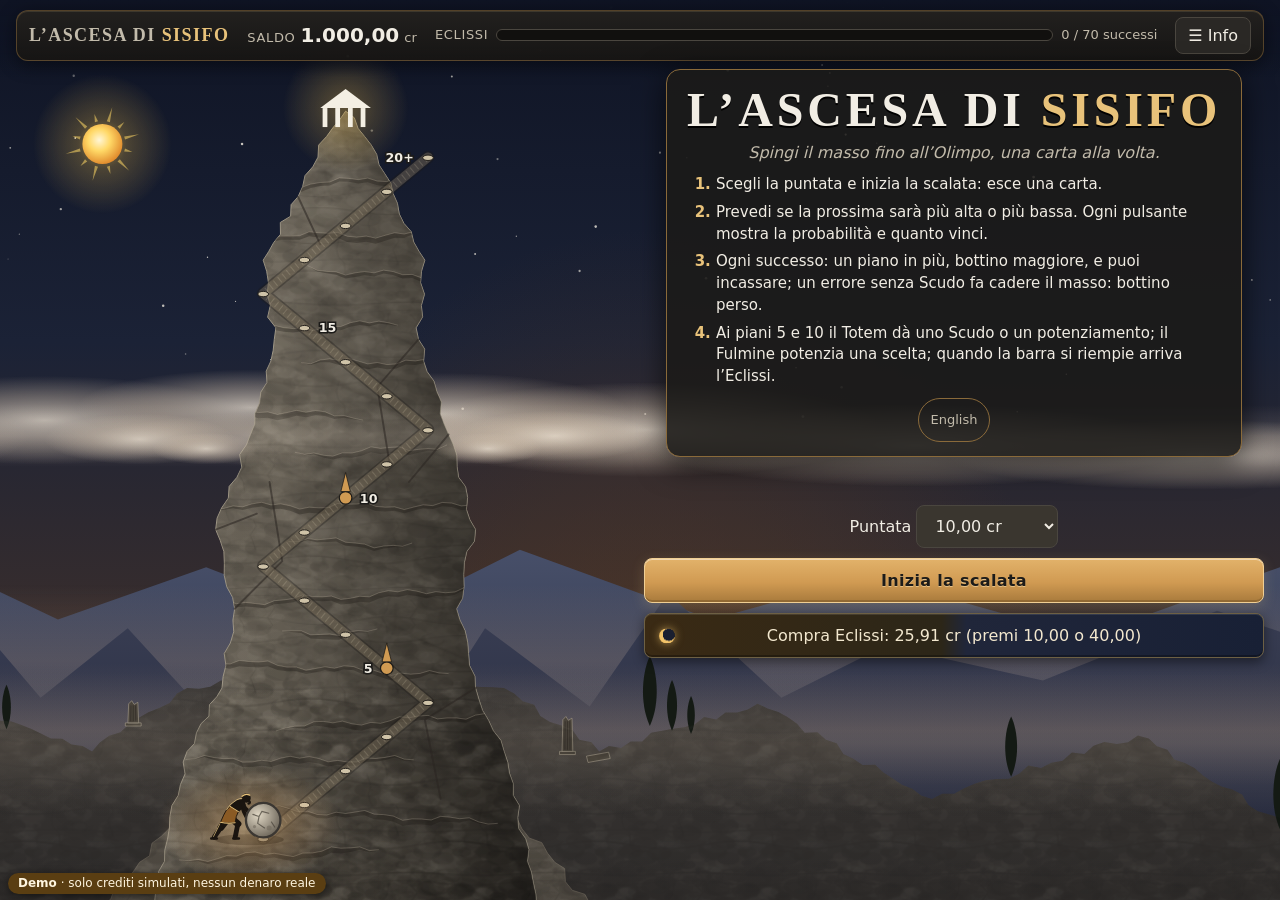
==== commit fe138d43: "Sisifo: scheda con gli screenshot veri del gioco (schermo inclinato + telefono) Via l'illustrazione " ====
--- a/sisifo/index.html
+++ b/sisifo/index.html
@@ -14,7 +14,7 @@
   <meta property="og:title" content="L’Ascesa di Sisifo — demo" />
   <meta property="og:description" content="High-Low di carte con scalata. Demo a crediti simulati, nessun denaro reale." />
   <meta property="og:url" content="https://tria.playgroundai.space/sisifo/" />
-  <meta property="og:image" content="https://tria.playgroundai.space/assets/sisifo-og.jpg" />
+  <meta property="og:image" content="https://tria.playgroundai.space/assets/sisifo-desktop.jpg" />
   <meta name="twitter:card" content="summary_large_image" />
   <style>
 /* Direzione artistica (spec §20) con soli CSS/SVG propri: pietra, marmo, bronzo; montagna e Olimpo con Sole e Luna.
